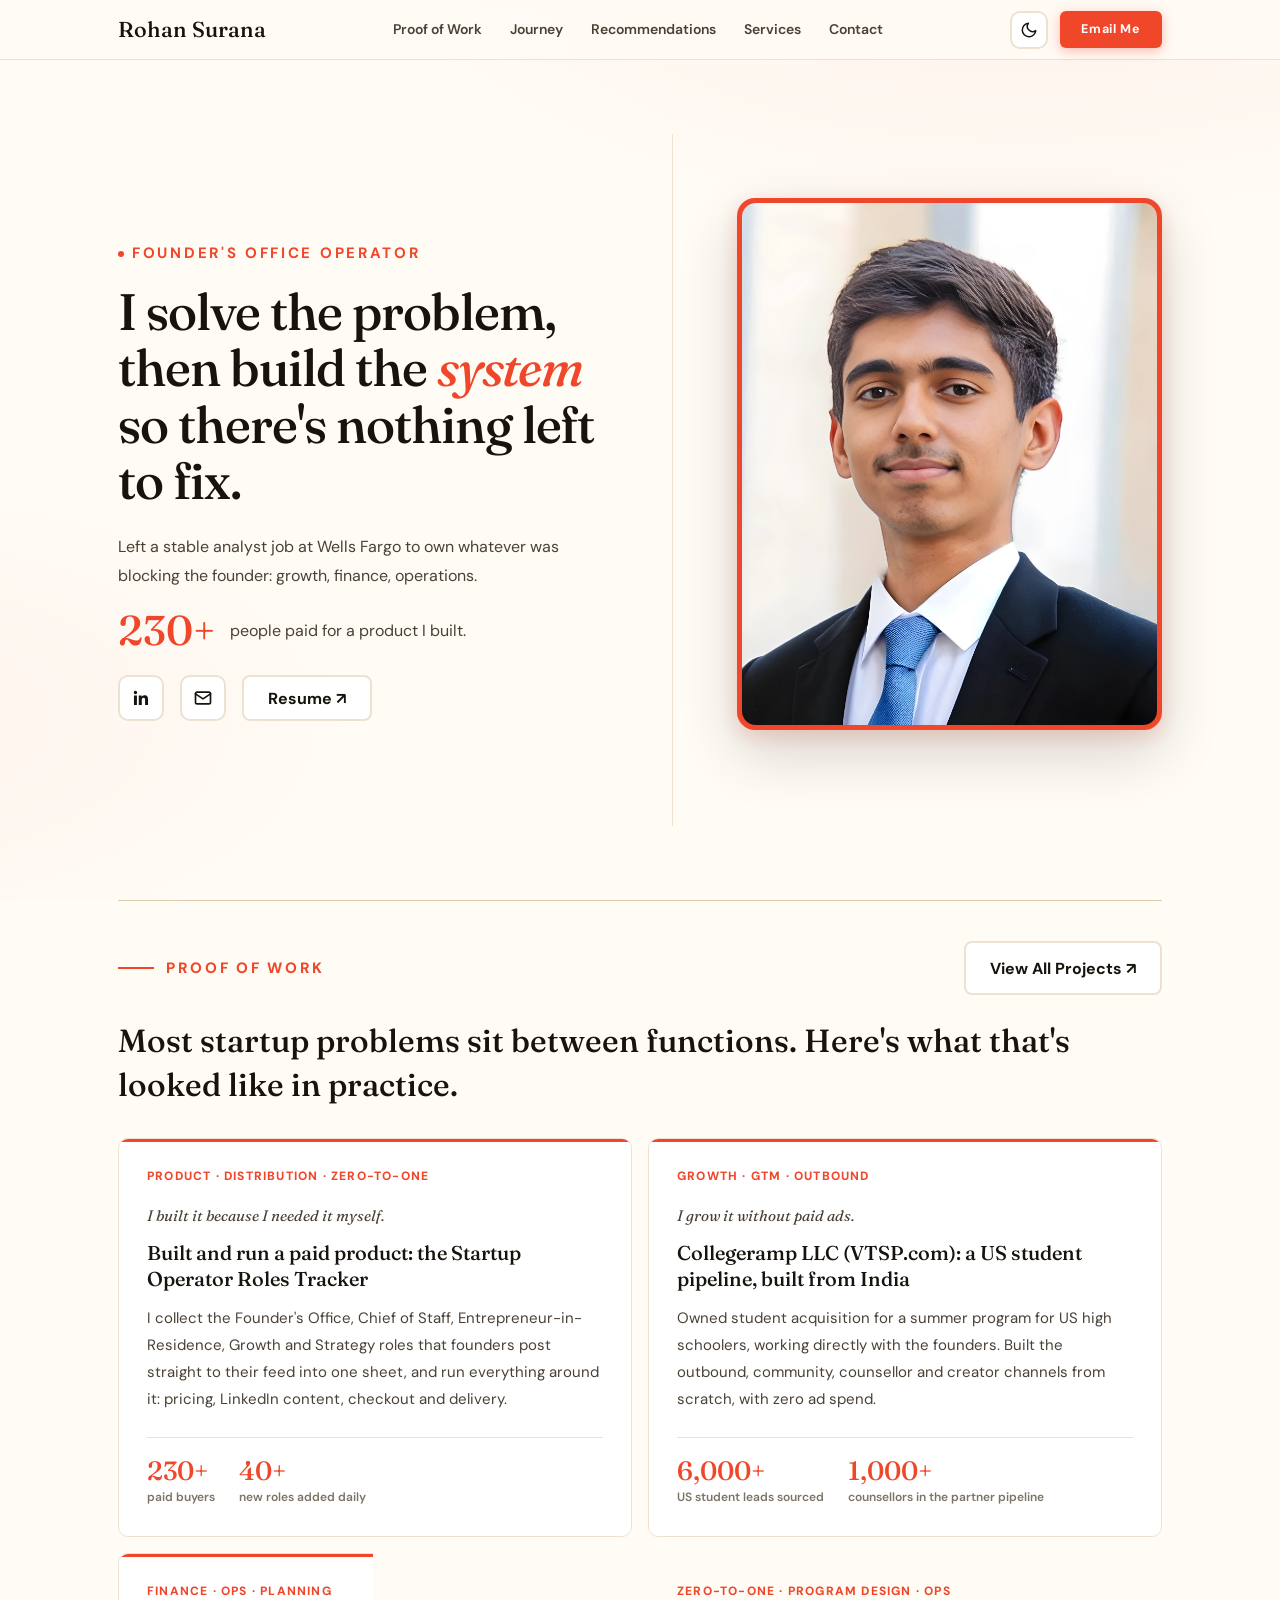
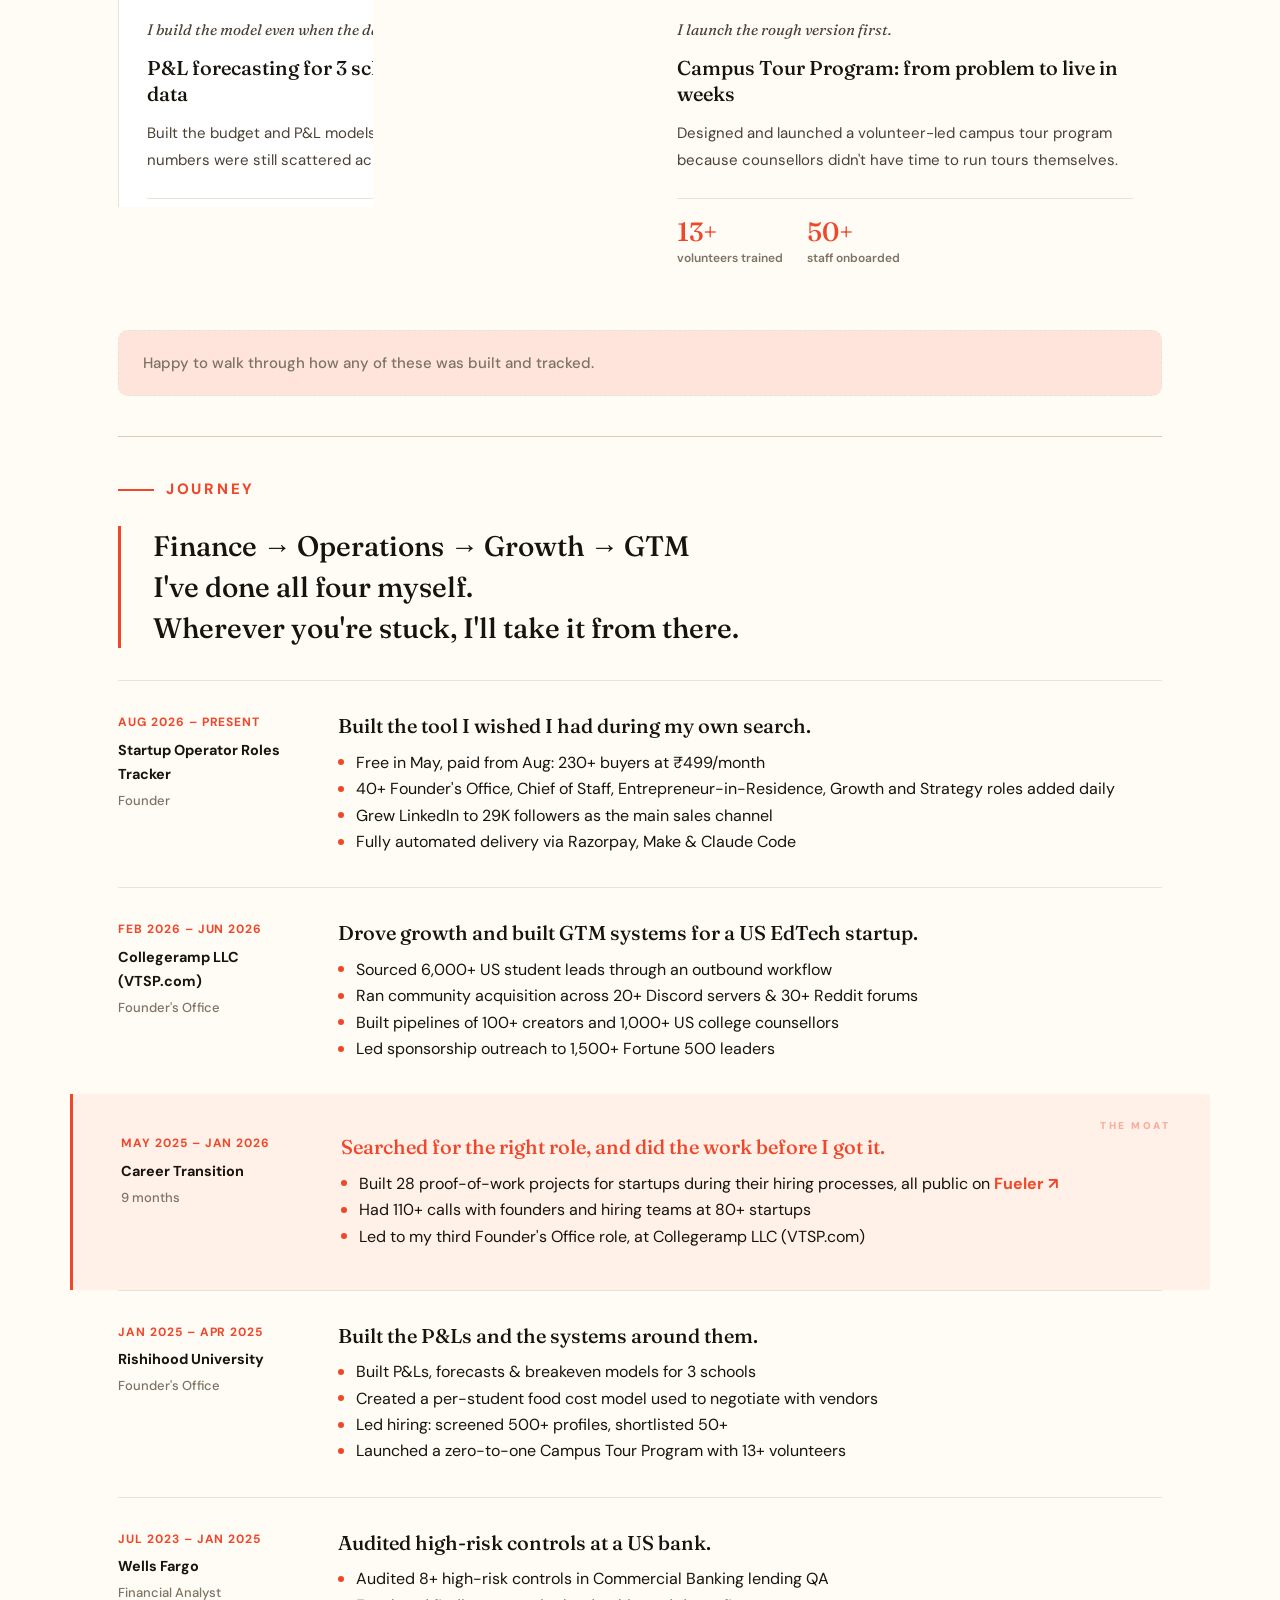
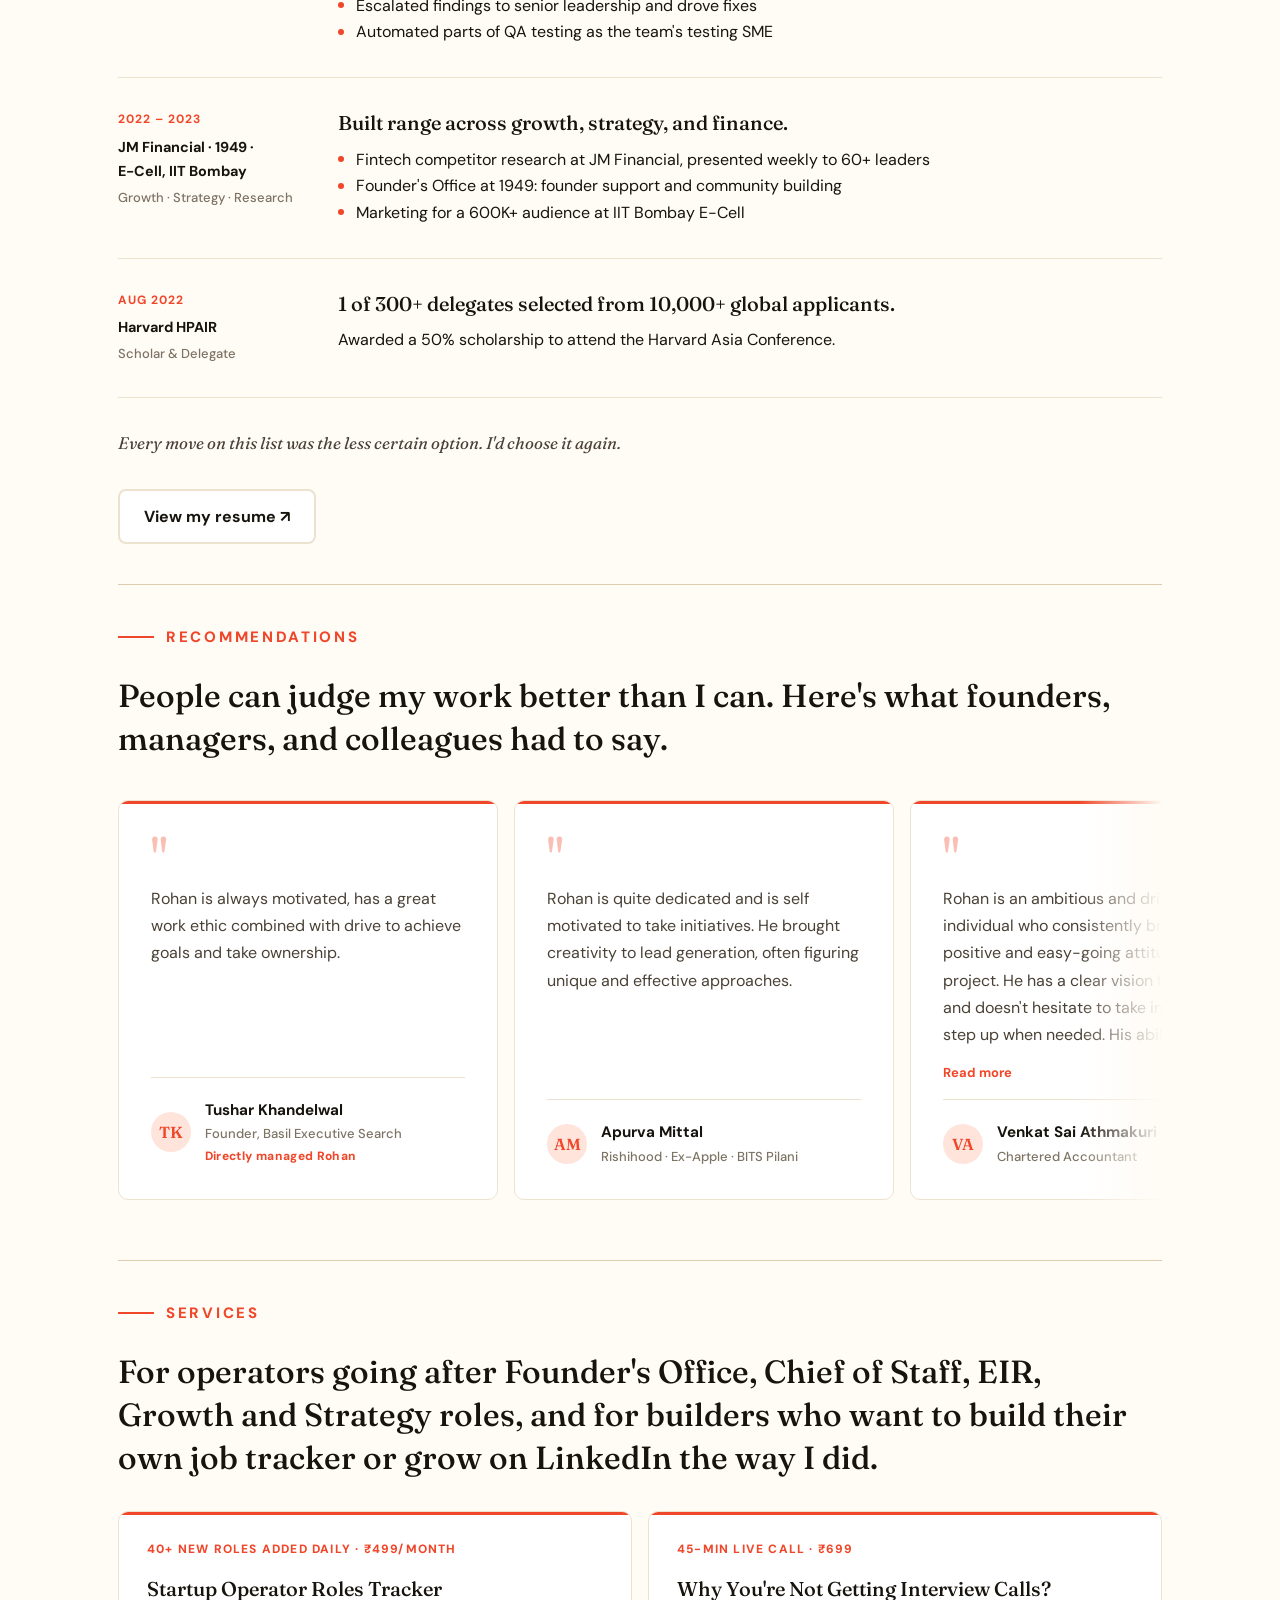
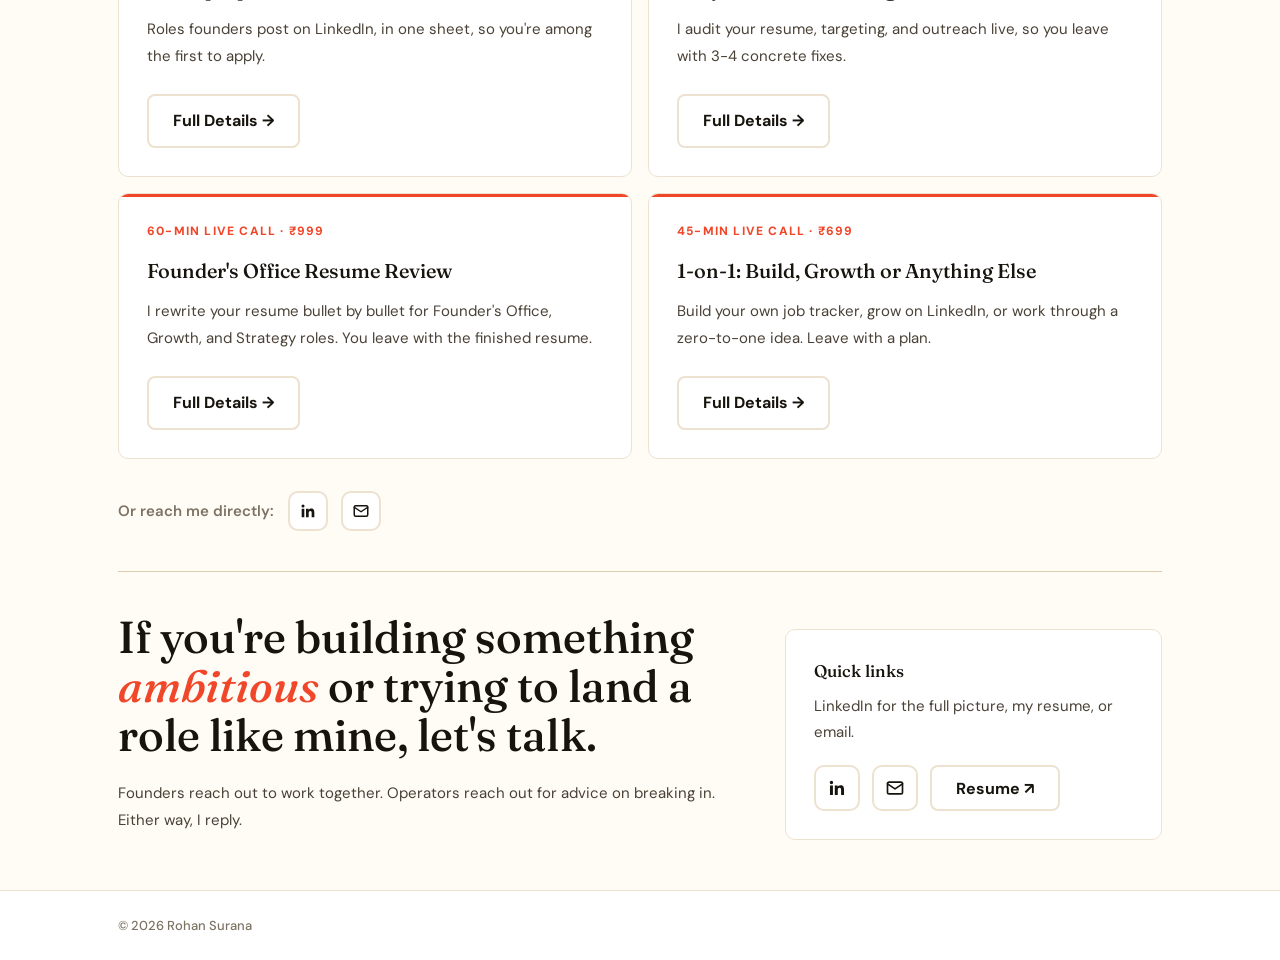
==== index.html @ 2802507b "Analytics click events, per-page share images, structured data, dark buttons - GA: book_call_click (" ====
<!DOCTYPE html>

<html lang="en">
<head>
<script>(function(){try{var t=localStorage.getItem('theme');if(!t){t=window.matchMedia('(prefers-color-scheme: dark)').matches?'dark':'light';}document.documentElement.setAttribute('data-theme',t);}catch(e){}})();</script>
<meta charset="utf-8"/>
<meta content="width=device-width, initial-scale=1.0" name="viewport"/>
<meta content="Ex-Wells Fargo analyst turned Founder's Office operator. I solve the problem, then build the system so there's nothing left to fix." name="description"/>
<title>Rohan Surana | Founder's Office Operator</title>
<link href="https://rohansurana.com" rel="canonical"/>
<link href="favicon.png" rel="icon" type="image/png"/>
<link href="apple-touch-icon.png" rel="apple-touch-icon"/>
<!-- Open Graph -->
<meta content="Rohan Surana" property="og:title"/>
<meta content="Ex-Wells Fargo analyst turned Founder's Office operator. I solve the problem, then build the system so there's nothing left to fix." property="og:description"/>
<meta content="website" property="og:type"/>
<meta content="https://rohansurana.com" property="og:url"/>
<meta content="https://rohansurana.com/preview.png" property="og:image"/>
<meta content="1200" property="og:image:width"/>
<meta content="630" property="og:image:height"/>
<!-- Twitter -->
<meta content="summary_large_image" name="twitter:card"/>
<meta content="Rohan Surana" name="twitter:title"/>
<meta content="Ex-Wells Fargo analyst turned Founder's Office operator. I solve the problem, then build the system so there's nothing left to fix." name="twitter:description"/>
<meta content="https://rohansurana.com/preview.png" name="twitter:image"/>
<script type="application/ld+json">
{
  "@context": "https://schema.org",
  "@type": "Person",
  "name": "Rohan Surana",
  "url": "https://rohansurana.com",
  "sameAs": [
    "https://www.linkedin.com/in/rohan-surana"
  ],
  "description": "Founder's office, growth and GTM. Startup operator roles tracker.",
  "jobTitle": "Founder's Office Operator",
  "knowsAbout": [
    "Founder's Office",
    "Chief of Staff",
    "Growth",
    "GTM Strategy",
    "Finance",
    "Business Operations",
    "Startup Generalist"
  ]
}
</script>
<link href="https://fonts.googleapis.com" rel="preconnect"/>
<link crossorigin="" href="https://fonts.gstatic.com" rel="preconnect"/>
<link href="https://fonts.googleapis.com/css2?family=DM+Sans:wght@400;500;600;700;800&amp;family=Fraunces:opsz,wght,SOFT@9..144,400..700,35&amp;display=swap" rel="stylesheet"/>
<link href="style.css" rel="stylesheet"/>
<script async src="https://www.googletagmanager.com/gtag/js?id=G-7K3B4VB7D1"></script>
<script>
window.dataLayer = window.dataLayer || [];
function gtag(){dataLayer.push(arguments);}
gtag('js', new Date());
gtag('config', 'G-7K3B4VB7D1');
document.addEventListener('click', function(e){
  if (e.target.closest && e.target.closest('.PaymentButton')) {
    gtag('event', 'begin_checkout', {currency: 'INR', value: 499, items: [{item_name: 'Startup Operator Roles Tracker'}]});
  }
  var book = e.target.closest && e.target.closest('a[href*="neetocal.com"]');
  if (book) {
    gtag('event', 'book_call_click', {call_name: book.href.split('/').pop(), link_position: book.closest('.buy-bar') ? 'sticky_bar' : (book.closest('.detail-foot') ? 'bottom' : 'top'), page_path: location.pathname});
  }
  var svc = e.target.closest && e.target.closest('a[href^="/services/"]');
  if (svc) {
    gtag('event', 'service_click', {service: svc.getAttribute('href').split('/').pop(), page_path: location.pathname});
  }
});
</script>
<meta name="google-site-verification" content="rSZuUws3MXjEv1-rx-bdvgYhT3SgqZwdcEEhuDSw7Ss" />
</head>
<body>
<nav>
<div class="nav-left">
<a class="nav-name" href="#about">Rohan Surana</a>
</div>
<ul class="nav-links"><li><a href="#work">Proof of Work</a></li><li><a href="#journey">Journey</a></li><li><a href="#recommendations">Recommendations</a></li><li><a href="#services">Services</a></li><li><a href="#contact">Contact</a></li></ul>
<div class="nav-right"><button aria-label="Toggle dark mode" class="theme-toggle" id="themeToggle" title="Toggle dark mode"><svg class="icon-sun" fill="none" height="18" stroke="currentColor" stroke-linecap="round" stroke-linejoin="round" stroke-width="2" viewBox="0 0 24 24" width="18"><circle cx="12" cy="12" r="4"></circle><path d="M12 2v2M12 20v2M4.93 4.93l1.41 1.41M17.66 17.66l1.41 1.41M2 12h2M20 12h2M6.34 17.66l-1.41 1.41M19.07 4.93l-1.41 1.41"></path></svg><svg class="icon-moon" fill="none" height="18" stroke="currentColor" stroke-linecap="round" stroke-linejoin="round" stroke-width="2" viewBox="0 0 24 24" width="18"><path d="M21 12.79A9 9 0 1 1 11.21 3 7 7 0 0 0 21 12.79z"></path></svg></button><a class="nav-cta" href="mailto:rohansurana45@gmail.com">Email Me</a><button aria-label="Open menu" class="hamburger" id="hamburger">☰</button></div>
</nav><div class="mobile-menu" id="mobileMenu"><a href="#work">Proof of Work</a><a href="#journey">Journey</a><a href="#recommendations">Recommendations</a><a href="#services">Services</a><a href="#contact">Contact</a></div>
<section class="hero" id="about">
<div class="hero-left-top">
<p class="hero-tag">Founder's Office operator</p>
<h1 class="hero-h1">
      I solve the problem, then build the <em>system</em> so there's nothing left to fix.
    </h1>
</div>
<div class="hero-right">
<div class="hero-photo">
<img alt="Rohan Surana" src="main.jpg" width="905" height="1024"/>
</div>
</div>
<div class="hero-left-bottom">
<p class="hero-sub">Left a stable analyst job at Wells Fargo to own whatever was blocking the founder: growth, finance, operations.</p>
<div class="hero-stat"><span class="hero-stat-num">230+</span><span class="hero-stat-label">people paid for a product <span style="white-space:nowrap">I built.</span></span></div>
<div class="hero-actions">
<a class="btn-icon" href="https://www.linkedin.com/in/rohan-surana" target="_blank" aria-label="LinkedIn" title="LinkedIn"><svg viewBox="0 0 24 24" width="20" height="20" fill="currentColor"><path d="M20.45 20.45h-3.55v-5.57c0-1.33-.03-3.04-1.85-3.04-1.86 0-2.14 1.45-2.14 2.94v5.67H9.35V9h3.41v1.56h.05c.48-.9 1.64-1.85 3.37-1.85 3.6 0 4.27 2.37 4.27 5.46v6.28zM5.34 7.43a2.06 2.06 0 1 1 0-4.12 2.06 2.06 0 0 1 0 4.12zM7.11 20.45H3.56V9h3.55v11.45z"/></svg></a>
<a class="btn-icon" href="mailto:rohansurana45@gmail.com" aria-label="Email Me Directly" title="Email Me Directly"><svg viewBox="0 0 24 24" width="20" height="20" fill="none" stroke="currentColor" stroke-width="2" stroke-linecap="round" stroke-linejoin="round"><rect height="14" rx="2" width="18" x="3" y="5"></rect><path d="M3 7l9 6 9-6"></path></svg></a>
<a class="btn-line" href="https://drive.google.com/file/d/1EE-gtExW7RpTVSKmek7lSYdTs-5mYS9D/view" target="_blank" rel="noopener">Resume ↗</a>
</div>
</div>
</section><div class="section-divider"></div><div class="section" id="work">
<div class="proof-header reveal">
<h2 class="s-label" style="margin-bottom:0;">Proof of Work</h2>
<a class="btn-line" href="https://fueler.io/rohansurana" rel="noopener noreferrer" target="_blank">View All Projects ↗</a>
</div>
<p class="solve-intro reveal">Most startup problems sit between functions. Here's what that's looked like in practice.</p>
<div class="pow-grid">
<div class="pow-card reveal">
<p class="pow-tag">Product · Distribution · <span style="white-space:nowrap">Zero-to-One</span></p>
<p class="pow-maxim">I built it because I needed it myself.</p>
<h3 class="pow-title"><a href="/services/startup-operator-roles-tracker">Built and run a paid product: the Startup Operator Roles Tracker</a></h3>
<p class="pow-body">I collect the Founder's Office, Chief of Staff, Entrepreneur-in-Residence, Growth and Strategy roles that founders post straight to their feed into one sheet, and run everything around it: pricing, LinkedIn content, checkout and delivery.</p>
<div class="pow-metrics">
<div class="pm"><span class="pm-val">230+</span><span class="pm-label">paid buyers</span></div>
<div class="pm"><span class="pm-val">40+</span><span class="pm-label">new roles added daily</span></div>
</div>
</div>
<div class="pow-card reveal">
<p class="pow-tag">Growth · GTM · Outbound</p>
<p class="pow-maxim">I grow it without paid ads.</p>
<h3 class="pow-title">Collegeramp LLC (<a href="https://www.vtsp.com" target="_blank" rel="noopener">VTSP.com</a>): a US student pipeline, built from India</h3>
<p class="pow-body">Owned student acquisition for a summer program for US high schoolers, working directly with the founders. Built the outbound, community, counsellor and creator channels from scratch, with zero ad spend.</p>
<div class="pow-metrics">
<div class="pm"><span class="pm-val">6,000+</span><span class="pm-label">US student leads sourced</span></div>
<div class="pm"><span class="pm-val">1,000+</span><span class="pm-label">counsellors in the partner pipeline</span></div>
</div>
</div>
<div class="pow-card reveal">
<p class="pow-tag">Finance · Ops · Planning</p>
<p class="pow-maxim">I build the model even when the data doesn't add up yet.</p>
<h3 class="pow-title">P&amp;L forecasting for 3 schools, with incomplete data</h3>
<p class="pow-body">Built the budget and P&amp;L models for 3 schools while the numbers were still scattered across 5+ departments.</p>
<div class="pow-metrics">
<div class="pm"><span class="pm-val">3</span><span class="pm-label">schools modelled</span></div>
<div class="pm"><span class="pm-val">5+</span><span class="pm-label">departments consolidated</span></div>
</div>
</div>
<div class="pow-card reveal">
<p class="pow-tag"><span style="white-space:nowrap">Zero-to-One</span> · Program Design · Ops</p>
<p class="pow-maxim">I launch the rough version first.</p>
<h3 class="pow-title">Campus Tour Program: from problem to live in weeks</h3>
<p class="pow-body">Designed and launched a volunteer-led campus tour program because counsellors didn't have time to run tours themselves.</p>
<div class="pow-metrics">
<div class="pm"><span class="pm-val">13+</span><span class="pm-label">volunteers trained</span></div>
<div class="pm"><span class="pm-val">50+</span><span class="pm-label">staff onboarded</span></div>
</div>
</div>
</div>
<p class="pow-note reveal">Happy to walk through how any of these was built and tracked.</p>
</div><div class="section-divider"></div><div class="section" id="journey">
<h2 class="s-label reveal">Journey</h2>
<blockquote class="journey-pull reveal">
<p>
Finance <span style="white-space:nowrap">→ Operations</span> <span style="white-space:nowrap">→ Growth</span> <span style="white-space:nowrap">→ GTM</span>
</p>
<p>
I've done all four myself.
</p>
<p>
Wherever you're stuck, I'll take it from there.
</p>
</blockquote>
<div class="tl">
<!-- 1. Startup Operator Roles Tracker -->
<div class="tl-item reveal">
<div>
<p class="tl-date">Aug 2026 – Present</p>
<p class="tl-org">Startup Operator Roles Tracker</p>
<p class="tl-role">Founder</p>
</div>
<div>
<p class="tl-heading">Built the tool I wished I had during my own search.</p>
<div class="tl-desc"><ul>
<li>Free in May, paid from Aug: 230+ buyers at ₹499/month</li>
<li>40+ Founder's Office, Chief of Staff, Entrepreneur-in-Residence, Growth and Strategy roles added daily</li>
<li>Grew LinkedIn to 29K followers as the main sales channel</li>
<li>Fully automated delivery via Razorpay, Make &amp; Claude Code</li>
</ul>
</div></div>
</div>
<!-- 2. Collegeramp LLC (VTSP.com) -->
<div class="tl-item reveal">
<div>
<p class="tl-date">Feb 2026 – Jun 2026</p>
<p class="tl-org">Collegeramp LLC (VTSP.com)</p>
<p class="tl-role">Founder's Office</p>
</div>
<div>
<p class="tl-heading">Drove growth and built GTM systems for a US EdTech startup.</p>
<div class="tl-desc"><ul>
<li>Sourced 6,000+ US student leads through an outbound workflow</li>
<li>Ran community acquisition across 20+ Discord servers &amp; 30+ Reddit forums</li>
<li>Built pipelines of 100+ creators and 1,000+ US college counsellors</li>
<li>Led sponsorship outreach to 1,500+ Fortune 500 leaders</li>
</ul>
</div></div>
</div>
<!-- 3. Career Transition -->
<div class="tl-item moat reveal">
<div>
<p class="tl-date">May 2025 – Jan 2026</p>
<p class="tl-org">Career Transition</p>
<p class="tl-role">9 months</p>
</div>
<div>
<p class="tl-heading">Searched for the right role, and did the work before I got it.</p>
<div class="tl-desc"><ul>
<li>Built 28 proof-of-work projects for startups during their hiring processes, all public on <a href="https://fueler.io/rohansurana" target="_blank" rel="noopener" style="color:var(--accent);font-weight:700;text-decoration:none">Fueler ↗</a></li>
<li>Had 110+ calls with founders and hiring teams at 80+ startups</li>
<li>Led to my third Founder's Office role, at Collegeramp LLC (VTSP.com)</li>
</ul>
</div></div>
</div>
<!-- 4. Rishihood -->
<div class="tl-item reveal">
<div>
<p class="tl-date">Jan 2025 – Apr 2025</p>
<p class="tl-org">Rishihood University</p>
<p class="tl-role">Founder's Office</p>
</div>
<div>
<p class="tl-heading">Built the P&amp;Ls and the systems around them.</p>
<div class="tl-desc"><ul>
<li>Built P&amp;Ls, forecasts &amp; breakeven models for 3 schools</li>
<li>Created a per-student food cost model used to negotiate with vendors</li>
<li>Led hiring: screened 500+ profiles, shortlisted 50+</li>
<li>Launched a zero-to-one Campus Tour Program with 13+ volunteers</li>
</ul>
</div></div>
</div>
<!-- 5. Wells Fargo -->
<div class="tl-item reveal">
<div>
<p class="tl-date">Jul 2023 – Jan 2025</p>
<p class="tl-org">Wells Fargo</p>
<p class="tl-role">Financial Analyst</p>
</div>
<div>
<p class="tl-heading">Audited high-risk controls at a US bank.</p>
<div class="tl-desc"><ul>
<li>Audited 8+ high-risk controls in Commercial Banking lending QA</li>
<li>Escalated findings to senior leadership and drove fixes</li>
<li>Automated parts of QA testing as the team's testing SME</li>
</ul>
</div></div>
</div>
<!-- 6. JM Financial / 1949 / E-Cell, IIT Bombay -->
<div class="tl-item reveal">
<div>
<p class="tl-date">2022 – 2023</p>
<p class="tl-org">JM Financial · 1949 · <span style="white-space:nowrap">E-Cell</span>, IIT Bombay</p>
<p class="tl-role">Growth · Strategy · Research</p>
</div>
<div>
<p class="tl-heading">Built range across growth, strategy, and finance.</p>
<div class="tl-desc"><ul>
<li>Fintech competitor research at JM Financial, presented weekly to 60+ leaders</li>
<li>Founder's Office at 1949: founder support and community building</li>
<li>Marketing for a 600K+ audience at IIT Bombay E-Cell</li>
</ul>
</div></div>
</div>
<!-- 7. Harvard HPAIR -->
<div class="tl-item reveal">
<div>
<p class="tl-date">Aug 2022</p>
<p class="tl-org">Harvard HPAIR</p>
<p class="tl-role">Scholar &amp; Delegate</p>
</div>
<div>
<p class="tl-heading">1 of 300+ delegates selected from 10,000+ global applicants.</p>
<div class="tl-desc"><p>
Awarded a 50% scholarship to attend the Harvard Asia Conference.
</p>
</div></div>
</div>
</div>
<p class="journey-close reveal">Every move on this list was the less certain option. I'd choose it again.</p>
<div class="reveal" style="margin-top:var(--space-block);"><a class="btn-line" href="https://drive.google.com/file/d/1EE-gtExW7RpTVSKmek7lSYdTs-5mYS9D/view" target="_blank" rel="noopener">View my resume ↗</a></div>
</div><div class="section-divider"></div><section class="section" id="recommendations">
<h2 class="s-label reveal">Recommendations</h2>
<p class="solve-intro reveal">People can judge my work better than I can. Here's what founders, managers, and colleagues had to say.</p>
<div class="testi-panel reveal">
<div class="testi-marquee">
<div class="testi-track">
<div class="testi-card"><p class="testi-quote-mark">"</p><p class="testi-text">Rohan is always motivated, has a great work ethic combined with drive to achieve goals and take ownership.</p><button class="testi-more" type="button" hidden aria-expanded="false">Read more</button><div class="testi-foot"><div class="testi-avatar">TK</div><div><p class="testi-name">Tushar Khandelwal</p><p class="testi-role">Founder, Basil Executive Search</p><p class="testi-managed">Directly managed Rohan</p></div></div></div>
<div class="testi-card"><p class="testi-quote-mark">"</p><p class="testi-text">Rohan is quite dedicated and is self motivated to take initiatives. He brought creativity to lead generation, often figuring unique and effective approaches.</p><button class="testi-more" type="button" hidden aria-expanded="false">Read more</button><div class="testi-foot"><div class="testi-avatar">AM</div><div><p class="testi-name">Apurva Mittal</p><p class="testi-role">Rishihood · Ex-Apple · BITS Pilani</p></div></div></div>
<div class="testi-card"><p class="testi-quote-mark">"</p><p class="testi-text">Rohan is an ambitious and driven individual who consistently brings a positive and easy-going attitude to every project. He has a clear vision for growth and doesn't hesitate to take initiative or step up when needed. His ability to stay calm under pressure and collaborate effectively makes him a valuable team player. I'm confident he'll continue to achieve great things in his career.</p><button class="testi-more" type="button" hidden aria-expanded="false">Read more</button><div class="testi-foot"><div class="testi-avatar">VA</div><div><p class="testi-name">Venkat Sai Athmakuri</p><p class="testi-role">Chartered Accountant</p></div></div></div>
<div class="testi-card"><p class="testi-quote-mark">"</p><p class="testi-text">Worked with Rohan on multiple student experience initiatives, and he was always proactive, reliable, and full of energy. He made sure everything ran smoothly and students felt truly welcomed. A dependable teammate who gets things done!</p><button class="testi-more" type="button" hidden aria-expanded="false">Read more</button><div class="testi-foot"><div class="testi-avatar">NS</div><div><p class="testi-name">Nishi Sharma</p><p class="testi-role">Deputy Manager, Rishihood</p></div></div></div>
<div class="testi-card"><p class="testi-quote-mark">"</p><p class="testi-text">Rohan Surana is a proactive problem-solver, his conviction is extraordinary towards his career and due to which he delivers with confidence and efficiency.</p><button class="testi-more" type="button" hidden aria-expanded="false">Read more</button><div class="testi-foot"><div class="testi-avatar">NA</div><div><p class="testi-name">Nikhil Arya</p><p class="testi-role">Faculty, Rishihood University</p></div></div></div>
<div class="testi-card"><p class="testi-quote-mark">"</p><p class="testi-text">Rohan is a young &amp; motivated boy, with good work-ethic who always wants to do more.</p><button class="testi-more" type="button" hidden aria-expanded="false">Read more</button><div class="testi-foot"><div class="testi-avatar">SA</div><div><p class="testi-name">Sonakshi Agarwal</p><p class="testi-role">Chartered Accountant, Private Equity</p><p class="testi-managed">Directly managed Rohan</p></div></div></div>
<div class="testi-card"><p class="testi-quote-mark">"</p><p class="testi-text">I had the pleasure of working with Rohan at Wells Fargo. He brings progressive ideas and a strategic mindset to every project, consistently driving results. His dedication, problem-solving skills, and collaborative approach make him a valuable asset to any team. I'm confident and I do believe that he will excel in any role he takes on next.</p><button class="testi-more" type="button" hidden aria-expanded="false">Read more</button><div class="testi-foot"><div class="testi-avatar">SG</div><div><p class="testi-name">Sai Vardhan Gajula</p><p class="testi-role">Quality Assurance, Wells Fargo</p></div></div></div>
<div class="testi-card"><p class="testi-quote-mark">"</p><p class="testi-text">I had the pleasure of working with Rohan at Wells Fargo, and I can confidently say he is a dedicated and skilled professional. He was always patient, knowledgeable, and willing to assist his team members through every step. His attention to detail, problem-solving ability, and teamwork have been invaluable in our projects. Rohan consistently delivers high-quality work and is always ready to go the extra mile to ensure success. His mentorship, professionalism, positive attitude, and collaborative spirit make him a great asset to any team. I highly recommend Rohan for any future endeavors!</p><button class="testi-more" type="button" hidden aria-expanded="false">Read more</button><div class="testi-foot"><div class="testi-avatar">NH</div><div><p class="testi-name">Naser Hussain M.</p><p class="testi-role">Audit &amp; Advisory, Wells Fargo</p></div></div></div>
<div class="testi-card"><p class="testi-quote-mark">"</p><p class="testi-text">Rohan is a diligent and curious young individual. I had the opportunity to work with him briefly and commend his dedication and initiative in completing assigned tasks.</p><button class="testi-more" type="button" hidden aria-expanded="false">Read more</button><div class="testi-foot"><div class="testi-avatar">KM</div><div><p class="testi-name">Kshitij Maheshwari</p><p class="testi-role">CA, Partner at MS&amp;Co · Ex-KPMG</p></div></div></div>
<div class="testi-card"><p class="testi-quote-mark">"</p><p class="testi-text">Hey Rohan, It was great working with you at Wells Fargo, our journey had learnings together, ideas shared and plans executed on the way. Although it was not for very long. But, ample amount of time to know that you are one of the kind to make a name for yourself in life. Professionally, you are dedicated, ambitious &amp; visionary. All the best, hoping to work with you again in the future.</p><button class="testi-more" type="button" hidden aria-expanded="false">Read more</button><div class="testi-foot"><div class="testi-avatar">SA</div><div><p class="testi-name">Syed Awais Ahmed</p><p class="testi-role">Business Execution, Wells Fargo</p></div></div></div>
<div class="testi-card"><p class="testi-quote-mark">"</p><p class="testi-text">I really enjoyed working with you. You demonstrated exceptional kindness and empathy towards others. You were super reliable and respectful of others and their time, always showed up on time and ready to go! You made every interaction a joy and you were a total curiosity-seeker kinda person. Possessed extensive knowledge on various subjects, I've gained so much valuable knowledge from you. I have so much admiration and respect for you. Thanks man. Let's stay in touch and explore future opportunities!</p><button class="testi-more" type="button" hidden aria-expanded="false">Read more</button><div class="testi-foot"><div class="testi-avatar">AC</div><div><p class="testi-name">Anusha Chavan</p><p class="testi-role">Internal Audit, Ex-Wells Fargo</p></div></div></div>
<div class="testi-card"><p class="testi-quote-mark">"</p><p class="testi-text">I am pleased to recommend my colleague and good friend, Rohan Surana. Having worked closely with him, I have seen firsthand his dedication, professionalism, and strong work ethic. Rohan is highly skilled in his field, always delivering high-quality work with efficiency and attention to detail. Beyond his professional abilities, Rohan is also a great team player, always willing to help and support his colleagues. His positive attitude and problem-solving mindset make him a valuable asset to any team. I strongly recommend Rohan for any opportunity that comes his way. I am confident that he will continue to excel and contribute significantly wherever he goes.</p><button class="testi-more" type="button" hidden aria-expanded="false">Read more</button><div class="testi-foot"><div class="testi-avatar">GG</div><div><p class="testi-name">Gautam Gouda</p><p class="testi-role">FinCrime, KPMG</p></div></div></div>
<div class="testi-card"><p class="testi-quote-mark">"</p><p class="testi-text">Throughout our time together, Rohan demonstrated exceptional attention to detail, strong analytical skills, and a deep commitment to maintaining the highest quality standards. His proactive approach and positive attitude made him a valuable asset to our team. I highly recommend Rohan for any role requiring a dedicated, detail-oriented, and dependable professional.</p><button class="testi-more" type="button" hidden aria-expanded="false">Read more</button><div class="testi-foot"><div class="testi-avatar">MD</div><div><p class="testi-name">Monika Dadhich</p><p class="testi-role">Banking Analyst</p></div></div></div>
<div class="testi-card"><p class="testi-quote-mark">"</p><p class="testi-text">I worked with Rohan as a financial analyst in Wells Fargo, for 3-5 months and even though it was a short time, I found him to be a very reliable person, he made it very comfortable for me to approach him when it came to clarifying doubts regarding work. We also used to discuss topics of common interests, like investments, stocks, books and movies. He is a composed guy and knows what he wants and what has to be done with zero complaints towards anyone or anything. He is a kind, reliable and sorted guy. It was a pleasure working with him and learning quite a few things from him in that short period. Looking forward to cross paths in the future again!!</p><button class="testi-more" type="button" hidden aria-expanded="false">Read more</button><div class="testi-foot"><div class="testi-avatar">MG</div><div><p class="testi-name">Madhusmitha Gudimetla</p><p class="testi-role">Financial Analyst, Wells Fargo</p></div></div></div>
<div class="testi-card"><p class="testi-quote-mark">"</p><p class="testi-text">I have worked with Rohan as a part of the same team at Wells Fargo and working with him has been a great experience. He consistently demonstrated a strong work ethic and professionalism. What stands out the most is his humble nature and support for the team. Rohan always encouraged others and contributed to a positive work environment. He has been really helpful and it was a great learning experience working alongside him.</p><button class="testi-more" type="button" hidden aria-expanded="false">Read more</button><div class="testi-foot"><div class="testi-avatar">TP</div><div><p class="testi-name">Tejaswini P</p><p class="testi-role">Quality Assurance, Wells Fargo</p></div></div></div>
</div>
</div>
</div>
</section><div class="section-divider"></div><div class="section" id="services">
<h2 class="s-label reveal">Services</h2>
<p class="solve-intro reveal">For operators going after Founder's Office, Chief of Staff, EIR, Growth and Strategy roles, and for builders who want to build their own job tracker or grow on LinkedIn the way I did.</p>
<div class="pow-grid">
<div class="pow-card reveal svc-primary">
<p class="pow-tag">40+ new roles added daily &middot; ₹499/month</p>
<h3 class="pow-title"><a href="/services/startup-operator-roles-tracker">Startup Operator Roles Tracker</a></h3>
<p class="pow-body">Roles founders post on LinkedIn, in one sheet, so you're among the first to apply.</p>
<div class="svc-actions">
<a class="btn-line" href="/services/startup-operator-roles-tracker">Full Details →</a>
</div>
</div>
<div class="pow-card reveal">
<p class="pow-tag">45-min live call &middot; ₹699</p>
<h3 class="pow-title"><a href="/services/why-you-are-not-getting-interview-calls">Why You're Not Getting Interview Calls?</a></h3>
<p class="pow-body">I audit your resume, targeting, and outreach live, so you leave with 3-4 concrete fixes.</p>
<div class="svc-actions">
<a class="btn-line" href="/services/why-you-are-not-getting-interview-calls">Full Details →</a>
</div>
</div>
<div class="pow-card reveal">
<p class="pow-tag">60-min live call &middot; ₹999</p>
<h3 class="pow-title"><a href="/services/founders-office-resume-review">Founder's Office Resume Review</a></h3>
<p class="pow-body">I rewrite your resume bullet by bullet for Founder's Office, Growth, and Strategy roles. You leave with the finished resume.</p>
<div class="svc-actions">
<a class="btn-line" href="/services/founders-office-resume-review">Full Details →</a>
</div>
</div>
<div class="pow-card reveal">
<p class="pow-tag">45-min live call &middot; ₹699</p>
<h3 class="pow-title"><a href="/services/build-growth-anything-else">1-on-1: Build, Growth or Anything Else</a></h3>
<p class="pow-body">Build your own job tracker, grow on LinkedIn, or work through a zero-to-one idea. Leave with a plan.</p>
<div class="svc-actions">
<a class="btn-line" href="/services/build-growth-anything-else">Full Details →</a>
</div>
</div>
</div>
<div class="svc-direct reveal">
<span class="svc-direct-label">Or reach me directly:</span>
<a class="btn-icon" href="https://www.linkedin.com/in/rohan-surana" target="_blank" aria-label="LinkedIn" title="LinkedIn"><svg viewBox="0 0 24 24" width="18" height="18" fill="currentColor"><path d="M20.45 20.45h-3.55v-5.57c0-1.33-.03-3.04-1.85-3.04-1.86 0-2.14 1.45-2.14 2.94v5.67H9.35V9h3.41v1.56h.05c.48-.9 1.64-1.85 3.37-1.85 3.6 0 4.27 2.37 4.27 5.46v6.28zM5.34 7.43a2.06 2.06 0 1 1 0-4.12 2.06 2.06 0 0 1 0 4.12zM7.11 20.45H3.56V9h3.55v11.45z"/></svg></a>
<a class="btn-icon" href="mailto:rohansurana45@gmail.com" aria-label="Email" title="Email"><svg viewBox="0 0 24 24" width="18" height="18" fill="none" stroke="currentColor" stroke-width="2" stroke-linecap="round" stroke-linejoin="round"><rect height="14" rx="2" width="18" x="3" y="5"></rect><path d="M3 7l9 6 9-6"></path></svg></a>
</div>
</div><div class="section-divider"></div><div class="contact-wrap" id="contact">
<div>
<h2 class="contact-h reveal">If you're building something <em>ambitious</em> or trying to land a role like mine, let's talk.</h2>
<p class="contact-sub reveal">Founders reach out to work together. Operators reach out for advice on breaking in. Either way, I reply.</p>
</div>
<div class="contact-right reveal">
<div class="contact-card">
<p class="contact-card-label">Quick links</p>
<p class="contact-card-sub">LinkedIn for the full picture, my resume, or email.</p>
<div class="contact-card-links">
<a class="btn-icon" href="https://www.linkedin.com/in/rohan-surana" target="_blank" aria-label="LinkedIn" title="LinkedIn"><svg viewBox="0 0 24 24" width="20" height="20" fill="currentColor"><path d="M20.45 20.45h-3.55v-5.57c0-1.33-.03-3.04-1.85-3.04-1.86 0-2.14 1.45-2.14 2.94v5.67H9.35V9h3.41v1.56h.05c.48-.9 1.64-1.85 3.37-1.85 3.6 0 4.27 2.37 4.27 5.46v6.28zM5.34 7.43a2.06 2.06 0 1 1 0-4.12 2.06 2.06 0 0 1 0 4.12zM7.11 20.45H3.56V9h3.55v11.45z"/></svg></a>
<a class="btn-icon" href="mailto:rohansurana45@gmail.com" aria-label="Email Me Directly" title="Email Me Directly"><svg viewBox="0 0 24 24" width="20" height="20" fill="none" stroke="currentColor" stroke-width="2" stroke-linecap="round" stroke-linejoin="round"><rect height="14" rx="2" width="18" x="3" y="5"></rect><path d="M3 7l9 6 9-6"></path></svg></a>
<a class="btn-line" href="https://drive.google.com/file/d/1EE-gtExW7RpTVSKmek7lSYdTs-5mYS9D/view" target="_blank" rel="noopener">Resume ↗</a>
</div>
</div>
</div>
</div>
<footer><p>© 2026 Rohan Surana</p></footer>
<script>
const io = new IntersectionObserver(entries => {
  entries.forEach(e => { if (e.isIntersecting) e.target.classList.add('visible'); });
}, { threshold: 0.1, rootMargin: '0px 0px -30px 0px' });
document.querySelectorAll('.reveal').forEach(el => io.observe(el));
</script>
<script>
const hamburger=document.getElementById('hamburger');
const mobileMenu=document.getElementById('mobileMenu');
if(hamburger&&mobileMenu){
hamburger.onclick=()=>{mobileMenu.classList.toggle('active');hamburger.textContent=mobileMenu.classList.contains('active')?'✕':'☰';hamburger.setAttribute('aria-label',mobileMenu.classList.contains('active')?'Close menu':'Open menu');};
document.querySelectorAll('.mobile-menu a').forEach(a=>a.onclick=()=>{mobileMenu.classList.remove('active');hamburger.textContent='☰';hamburger.setAttribute('aria-label','Open menu');});
}
const themeToggle=document.getElementById('themeToggle');
if(themeToggle){
themeToggle.onclick=()=>{
  const cur=document.documentElement.getAttribute('data-theme')||'light';
  const next=cur==='dark'?'light':'dark';
  document.documentElement.setAttribute('data-theme',next);
  try{localStorage.setItem('theme',next);}catch(e){}
};
}
document.querySelectorAll('.testi-card').forEach(card => {
  const text = card.querySelector('.testi-text');
  const btn = card.querySelector('.testi-more');
  if (!text || !btn) return;
  if (text.scrollHeight > text.clientHeight + 1) {
    btn.hidden = false;
    btn.onclick = () => {
      const expanded = card.classList.toggle('expanded');
      text.classList.toggle('expanded', expanded);
      btn.textContent = expanded ? 'Show less' : 'Read more';
      btn.setAttribute('aria-expanded', expanded);
    };
  }
});
</script>
</body></html>
---- style.css ----
*, *::before, *::after { box-sizing: border-box; margin: 0; padding: 0; }

:root {
  /* Background system - bright warm ivory (light mode) */
  --bg: #FFFBF5;
  --bg-rgb: 255, 251, 245;
  --bg2: #F9F1E6;
  --bg3: #F2E8D8;
  --card-bg: #FFFFFF;

  /* Text - warm high-contrast */
  --ink: #17130D;
  --ink2: #4A4136;
  --ink3: #7D7364;

  /* Single bold accent - vivid coral-red */
  --accent: #F0472A;
  --accent-rgb: 240, 71, 42;
  --accent2: #F0472A;
  --accent-light: #FFE4DB;
  --accent-glow: rgba(240, 71, 42, 0.14);

  /* Kept as aliases so nothing else in the sheet needs touching */
  --gold: #F0472A;
  --gold-light: #FFE4DB;
  --coral: #F0472A;
  --coral-light: #FFE4DB;

  /* Border */
  --border: #EDE1D0;
  --rule: #DECBB0;

  --serif: 'Fraunces', Georgia, serif;
  --sans: 'DM Sans', system-ui, sans-serif;

  /* Layout: one content container for every page. --edge is the side padding
     that lines full-width bands (nav, hero, dividers, footer) up with it. */
  --container-max: 1140px;
  --gutter: 48px;
  --edge: max(var(--gutter), calc((100% - var(--container-max)) / 2 + var(--gutter)));
}
/* one spacing system for every page: between sections, between blocks inside a section, between cards */
:root { --space-section: 2.5rem; --space-block: 2rem; --space-card: 1rem; }
@media (max-width: 860px) { :root { --gutter: 24px; --space-section: 2rem; --space-block: 1.5rem; } }

:root[data-theme="dark"] {
  --bg: #17120D;
  --bg-rgb: 23, 18, 13;
  --bg2: #1E1811;
  --bg3: #251E15;
  --card-bg: #1C1712;

  --ink: #FBF3EA;
  --ink2: #D4C7B8;
  --ink3: #9C8E7C;

  --accent: #FF6B4D;
  --accent-rgb: 255, 107, 77;
  --accent2: #FF6B4D;
  --accent-light: #3D2018;
  --accent-glow: rgba(255, 107, 77, 0.18);

  --gold: #FF6B4D;
  --gold-light: #3D2018;
  --coral: #FF6B4D;
  --coral-light: #3D2018;

  --border: #332920;
  --rule: #4A3D31;
}

html { scroll-behavior: smooth; scroll-padding-top: 60px; }

body {
  background: var(--bg);
  color: var(--ink);
  font-family: var(--sans);
  font-size: 16px;
  line-height: 1.65;
  overflow-x: hidden;
  transition: background-color 0.3s ease, color 0.3s ease;
  /* Subtle single-hue texture */
  background-image:
    radial-gradient(ellipse 90% 60% at 80% -10%, rgba(var(--accent-rgb), 0.06) 0%, transparent 60%),
    radial-gradient(ellipse 70% 50% at -10% 80%, rgba(var(--accent-rgb), 0.04) 0%, transparent 55%);
  background-attachment: fixed;
}

::selection { background: var(--accent-light); color: var(--ink); }

/* NAV */
nav {
  position: fixed; top: 0; left: 0; right: 0; z-index: 100;
  display: flex; justify-content: space-between; align-items: center;
  padding: 0 var(--edge); height: 60px;
  background: rgba(var(--bg-rgb), 0.85);
  transition: background-color 0.3s ease, border-color 0.3s ease;
  border-bottom: 1px solid var(--border);
  backdrop-filter: blur(14px);
}
.nav-left { display: flex; align-items: center; gap: 1rem; }
.nav-name { font-family: var(--serif); font-size: 1.35rem; font-weight: 500; color: var(--ink); text-decoration: none; }
.nav-links { display: flex; gap: 1.75rem; list-style: none; }
.nav-links a { font-size: 0.875rem; font-weight: 600; color: var(--ink2); text-decoration: none; transition: color 0.2s; white-space: nowrap; }
.nav-links a:hover { color: var(--accent); }
.nav-cta {
  font-size: 0.78rem; font-weight: 700; letter-spacing: 0.05em;
  background: var(--accent);
  color: #fff; padding: 0.5rem 1.35rem;
  text-decoration: none; border-radius: 6px;
  transition: transform 0.15s, box-shadow 0.2s;
  box-shadow: 0 3px 12px rgba(var(--accent-rgb), 0.35);
  flex-shrink: 0;
}
.nav-cta:hover { transform: translateY(-1px); box-shadow: 0 6px 18px rgba(var(--accent-rgb), 0.4); }
.theme-toggle {
  display: inline-flex; align-items: center; justify-content: center;
  width: 38px; height: 38px; border-radius: 10px; flex-shrink: 0;
  background: var(--card-bg); border: 2px solid var(--border); color: var(--ink);
  cursor: pointer; transition: all 0.2s;
}
.theme-toggle:hover { border-color: var(--accent); color: var(--accent); }
.theme-toggle .icon-sun { display: none; }
.theme-toggle .icon-moon { display: block; }
:root[data-theme="dark"] .theme-toggle .icon-sun { display: block; }
:root[data-theme="dark"] .theme-toggle .icon-moon { display: none; }
.nav-right{display:flex;align-items:center;gap:12px;}
.hamburger{display:none;width:42px;height:42px;border:none;border-radius:8px;background:var(--card-bg);font-size:24px;cursor:pointer;color:var(--ink);box-shadow:0 2px 10px rgba(0,0,0,.08);}
.mobile-menu{position:fixed;top:60px;left:0;right:0;background:rgba(var(--bg-rgb),.97);backdrop-filter:blur(16px);display:flex;flex-direction:column;padding:18px;gap:14px;border-bottom:1px solid var(--border);transform:translateY(-120%);transition:transform .3s ease, background-color .3s ease;z-index:99;}
.mobile-menu.active{transform:translateY(0);}
.mobile-menu a{text-decoration:none;color:var(--ink);font-weight:700;padding:12px 0;border-bottom:1px solid var(--border);}


/* narrow desktop windows (861-1023px): slightly smaller top bar so name, links and buttons don't touch */
@media (min-width: 861px) and (max-width: 1023px) {
  .nav-name { font-size: 1.15rem; }
  .nav-links { gap: 1.1rem; }
  .nav-links a { font-size: 0.8rem; }
}

/* HERO */
.hero {
  min-height: 100vh;
  display: grid; grid-template-columns: 1fr 1fr;
  grid-template-areas: "top photo" "bottom photo";
  padding: 60px var(--edge) 0;
  column-gap: 4rem; row-gap: 0; align-items: center;
  position: relative;
}
.hero-left-top { grid-area: top; padding: 4rem 0 0; }
.hero-left-bottom { grid-area: bottom; padding: 0 0 4rem; }
.hero-right {
  grid-area: photo;
  padding: 4rem 0 4rem 4rem;
  border-left: 1px solid var(--border);
}
.hero-tag {
  display: inline-flex; align-items: center; gap: 0.5rem;
  font-size: 0.9375rem; font-weight: 700; letter-spacing: 0.18em; text-transform: uppercase;
  color: var(--accent); margin-bottom: 1.75rem;
  opacity: 0; animation: fadeUp 0.5s ease forwards 0.05s;
}
.hero-tag::before { content: ''; width: 6px; height: 6px; background: var(--accent); border-radius: 50%; }

.hero-h1 {
  font-family: var(--serif);
  font-size: clamp(2.4rem, 4vw, 4rem);
  font-weight: 500; line-height: 1.1; letter-spacing: -0.02em;
  color: var(--ink); margin-bottom: 1.75rem;
  opacity: 0; animation: fadeUp 0.5s ease forwards 0.1s;
}
.hero-h1 em {
  font-style: italic;
  color: var(--accent);
}
.hero-sub {
  font-size: 1rem; font-weight: 400; color: var(--ink2); line-height: 1.8;
  margin-bottom: 2.5rem;
  opacity: 0; animation: fadeUp 0.5s ease forwards 0.15s;
}
.hero-actions {
  display: flex; gap: 1rem; align-items: center; flex-wrap: wrap;
  opacity: 0; animation: fadeUp 0.5s ease forwards 0.2s;
}
.btn-main {
  background: var(--accent);
  color: #fff;
  padding: 0.85rem 1.85rem; font-family: var(--sans);
  font-size: 1rem; font-weight: 700; line-height: 1.452; /* 16px text, same 54px height as the old 14px one */
  text-decoration: none; border-radius: 8px;
  border: 2px solid var(--accent); /* same 54px height as the outlined buttons */
  transition: transform 0.15s, box-shadow 0.2s;
  box-shadow: 0 4px 16px rgba(var(--accent-rgb), 0.35);
  letter-spacing: 0.01em;
}
.btn-main:hover { transform: translateY(-2px); box-shadow: 0 8px 24px rgba(var(--accent-rgb), 0.4); }

.btn-line {
  font-size: 1rem; font-weight: 700; line-height: 1.452; color: var(--ink);
  text-decoration: none;
  padding: 0.85rem 1.5rem;
  border: 2px solid var(--border);
  border-radius: 8px;
  transition: all 0.2s;
  background: var(--card-bg);
  display: inline-block;
}
.btn-line:hover { border-color: var(--accent); color: var(--accent); background: var(--accent-light); }

.btn-icon {
  display: inline-flex; align-items: center; justify-content: center;
  width: 46px; height: 46px; border-radius: 10px; flex-shrink: 0;
  background: var(--card-bg); border: 2px solid var(--border); color: var(--ink);
  transition: all 0.2s;
}
.btn-icon:hover { border-color: var(--accent); color: var(--accent); background: var(--accent-light); }

/* HERO PHOTO - replaces the old 4-box stat grid */
.hero-photo {
  position: relative;
  width: 82%;
  max-width: 360px;
  margin: 0 0 2rem auto;
  border-radius: 18px;
  overflow: hidden;
  opacity: 0; animation: fadeUp 0.5s ease forwards 0.1s;
  background: var(--accent);
  padding: 5px;
  box-shadow: 0 24px 60px rgba(13,10,6,0.16), 0 6px 20px rgba(var(--accent-rgb), 0.18);
  aspect-ratio: 4 / 5;
}
/* desktop: photo fills its column (~425px) so it balances the text; phones keep the 82% / 360px size */
@media (min-width: 861px) { .hero-photo { width: 100%; max-width: none; } }
.hero-photo img {
  width: 100%; height: 100%;
  object-fit: cover;
  border-radius: 14px;
  display: block;
}

.hero-actions .btn-line { background: var(--card-bg); }
/* hero + contact-card buttons share the 46px icon-box height */
.hero-actions .btn-line, .contact-card-links .btn-line { display: inline-flex; align-items: center; height: 46px; padding-top: 0; padding-bottom: 0; }

/* roles line (hero + contact) and bold proof sentence in hero-sub */
.hero-sub strong { font-weight: 700; color: var(--ink); }
/* proof stat under the hero paragraph */
.hero-stat { display: flex; align-items: center; gap: 0.9rem; opacity: 0; animation: fadeUp 0.5s ease forwards 0.15s; }
.hero-stat-num { font-family: var(--serif); font-weight: 500; font-size: 2.6rem; line-height: 1; color: var(--accent); flex-shrink: 0; }
.hero-stat-label { font-size: 1rem; line-height: 1.45; color: var(--ink2); max-width: 260px; }
/* hero vertical rhythm: keep both rows together (no stretch to 100vh), then
   ~2rem between groups, 1.5rem before the roles line */
.hero { align-content: center; }
.hero-h1 { margin-bottom: 2rem; }
.hero-left-bottom .hero-sub { margin-bottom: 1.25rem; }
.hero-left-bottom .hero-stat { margin-bottom: 2.25rem; }


/* short desktop/laptop screens (e.g. 1366x768, 150% scaling): fit pitch, buttons and the whole photo on the first screen */
@media (min-width: 861px) and (max-height: 760px) {
  .hero-left-top { padding-top: 1.5rem; }
  .hero-left-bottom { padding-bottom: 2rem; }
  .hero-tag { margin-bottom: 1rem; }
  .hero-h1 { font-size: min(4vw, 7.5vh); margin-bottom: 1.25rem; }
  .hero-left-bottom .hero-sub { margin-bottom: 1.25rem; }
  .hero-left-bottom .hero-stat { margin-bottom: 1.25rem; }
  .hero-right { padding-top: 1.5rem; padding-bottom: 2rem; }
  .hero-photo { width: min(100%, calc((100vh - 175px) * 0.8)); margin-bottom: 0; }
}

/* SECTIONS */
.section-divider { height: 1px; background: var(--rule); margin: 0 var(--edge); }
.section { padding: var(--space-section) var(--gutter); max-width: var(--container-max); margin: 0 auto; }
.s-label {
  font-size: 0.9375rem; font-weight: 800; letter-spacing: 0.18em; text-transform: uppercase;
  color: var(--accent); display: flex; align-items: center; gap: 0.75rem; margin-bottom: 1.5rem;
}
h2.s-label { margin-top: 0; font-family: inherit; line-height: inherit; }
.s-label::before { content: ''; width: 36px; height: 2px; background: linear-gradient(90deg, var(--accent), var(--coral)); flex-shrink: 0; }

/* WHAT I SOLVE */
.solve-intro {
  font-family: var(--serif); font-size: clamp(1.5rem, 2.5vw, 2.1rem);
  font-weight: 500; line-height: 1.35;
  color: var(--ink); margin-bottom: var(--space-block);
}
/* SERVICES */
.svc-primary { transition: box-shadow 0.25s, transform 0.25s, border-color 0.25s; }
.svc-primary:hover { box-shadow: 0 12px 40px rgba(var(--accent-rgb), 0.12); transform: translateY(-3px); border-color: rgba(var(--accent-rgb), 0.3); }
.svc-primary .pow-title { margin-bottom: 0.85rem; }
.svc-primary .pow-body { margin-bottom: 1.5rem; }
.svc-actions { display: flex; gap: 1rem; flex-wrap: wrap; margin-top: 1.5rem; align-items: center; }
/* Razorpay Payment Button override — theirs ships with 0 padding and a fixed 40px height.
   Razorpay's own internal content (icon + 2 lines of text) already carries its own padding,
   so 0.35rem (not the usual 0.85rem) lands this at ~50.5px, matching .btn-main's real 50.4px. */
a.PaymentButton {
  height: auto !important;
  padding: 0.45rem 1.5rem !important;
  border-radius: 8px !important;
  font-size: 0.88rem !important;
  box-sizing: border-box !important;
  background: var(--accent) !important;
  border-color: var(--accent) !important;
}
a.PaymentButton::before { display: none !important; }
/* Razorpay button text in the site font instead of Razorpay's italic Muli (CSS only, button code untouched) */
a.PaymentButton, a.PaymentButton * { font-family: var(--sans) !important; font-style: normal !important; }
a.PaymentButton .PaymentButton-text { font-weight: 700 !important; font-size: 16px !important; }
.svc-origin {
  font-size: 0.85rem; color: var(--ink2); line-height: 1.7; font-style: italic;
  margin: 0 0 2.5rem; padding: 1.25rem 1.5rem; border-left: 3px solid var(--accent);
  background: var(--accent-light); border-radius: 0 10px 10px 0;
}
.svc-direct { display: flex; align-items: center; gap: 0.85rem; margin-top: var(--space-block); }
.svc-direct .btn-icon { width: 40px; height: 40px; }
.svc-direct-label { font-size: 0.9375rem; font-weight: 600; color: var(--ink3); }
.pow-title a { color: inherit; text-decoration: none; }
.pow-title a:hover { color: var(--accent); }

/* JOURNEY */
.journey-pull {
  font-family: var(--serif); font-size: clamp(1.4rem, 2.2vw, 2rem);
  font-weight: 500; line-height: 1.45;
  color: var(--ink); margin-bottom: var(--space-block);
  padding-left: 2rem; border-left: 3px solid var(--accent);
}
.journey-pull em {
  font-style: italic;
  background: linear-gradient(135deg, var(--accent), var(--coral));
  -webkit-background-clip: text;
  -webkit-text-fill-color: transparent;
  background-clip: text;
}

.tl { display: flex; flex-direction: column; }
.tl-item {
  display: grid; grid-template-columns: 180px 1fr;
  gap: 2.5rem; padding: var(--space-block) 0;
  border-top: 1px solid var(--border);
}
.tl-item:last-child { border-bottom: none; }
.tl-date { font-size: 0.75rem; font-weight: 700; letter-spacing: 0.08em; text-transform: uppercase; color: var(--accent); margin-bottom: 0.35rem; }
.tl-org { font-size: 0.9rem; font-weight: 700; color: var(--ink); }
.tl-role { font-size: 0.8125rem; color: var(--ink3); margin-top: 0.2rem; font-weight: 500; }
.tl-heading { font-family: var(--serif); font-size: 1.25rem; font-weight: 500; color: var(--ink); margin-bottom: 0.65rem; line-height: 1.3; }
.tl-desc { font-size: 0.88rem; color: var(--ink2); line-height: 1.8; font-weight: 400; }
div.tl-desc { font-size: inherit; color: inherit; line-height: inherit; font-weight: inherit; }
.tl-badge {
  display: inline-flex; align-items: center; gap: 0.4rem;
  font-size: 0.7rem; font-weight: 800; letter-spacing: 0.07em; text-transform: uppercase;
  background: var(--accent);
  color: #fff; padding: 5px 13px; border-radius: 100px;
  margin-bottom: 0.85rem;
  box-shadow: 0 2px 10px rgba(var(--accent-rgb), 0.3);
}
.journey-close {
  font-family: var(--serif); font-style: italic; font-size: 1.05rem; color: var(--ink2);
  margin-top: 0; padding-top: var(--space-block); border-top: 1px solid var(--border);
}

/* MOAT - The Hard Part */
.tl-item.moat {
  background: rgba(var(--accent-rgb), 0.06);
  margin: 0 calc(-1 * var(--gutter)); padding: 2.5rem var(--gutter);
  border-left: 3px solid var(--accent);
  border-top: none; border-bottom: none;
  position: relative; overflow: hidden;
}
.tl-item.moat::before {
  content: 'THE MOAT';
  position: absolute; top: 1.5rem; right: 2.5rem;
  font-size: 0.62rem; font-weight: 900; letter-spacing: 0.25em;
  color: var(--accent); opacity: 0.4;
}
.tl-item.moat .tl-heading {
  background: linear-gradient(135deg, var(--accent), var(--coral));
  -webkit-background-clip: text;
  -webkit-text-fill-color: transparent;
  background-clip: text;
}

/* PROOF OF WORK */
.pow-grid { display: grid; grid-template-columns: 1fr 1fr; gap: var(--space-card); }
.pow-card {
  background: var(--card-bg); border: 1.5px solid var(--border); border-radius: 10px;
  padding: 1.75rem; position: relative; overflow: hidden;
  transition: box-shadow 0.25s, transform 0.25s;
}
.pow-card:hover { box-shadow: 0 12px 40px rgba(var(--accent-rgb), 0.1); transform: translateY(-3px); }
.pow-card::before { content: ''; position: absolute; top: 0; left: 0; right: 0; height: 3px; background: linear-gradient(90deg, var(--accent), var(--coral)); }
.pow-tag { font-size: 0.75rem; font-weight: 800; letter-spacing: 0.1em; text-transform: uppercase; color: var(--accent); margin-bottom: 1rem; }
.pow-title { font-family: var(--serif); font-size: 1.25rem; font-weight: 500; line-height: 1.3; color: var(--ink); margin-bottom: 0.85rem; }
.pow-body { font-size: 0.9375rem; color: var(--ink2); line-height: 1.8; margin-bottom: 1.5rem; }
.pow-metrics { display: flex; gap: 1.5rem; flex-wrap: wrap; padding-top: 1.25rem; border-top: 1px solid var(--border); }
.pm { display: flex; flex-direction: column; }
.pm-val {
  font-family: var(--serif); font-size: 1.65rem; font-weight: 500; line-height: 1;
  background: linear-gradient(135deg, var(--accent), var(--coral));
  -webkit-background-clip: text;
  -webkit-text-fill-color: transparent;
  background-clip: text;
}
.pm-label { font-size: 0.75rem; font-weight: 600; color: var(--ink3); margin-top: 0.2rem; }

.pow-maxim { font-family: var(--serif); font-style: italic; font-size: 0.95rem; color: var(--ink2); margin-bottom: 0.75rem; }
.pow-note {
  font-size: 0.9375rem; color: var(--ink3); font-weight: 500; margin-top: var(--space-block);
  padding: 1.25rem 1.5rem; border: 1.5px dashed var(--border); border-radius: 10px;
  background: var(--accent-light);
}

/* RECOMMENDATIONS */
.testi-panel {
  max-width: var(--container-max); margin: 0 auto;
}
.testi-marquee {
  overflow-x: auto; overflow-y: hidden; padding: 0.5rem 2.5rem 1.25rem 0;
  -webkit-mask-image: linear-gradient(90deg, #000 92%, transparent);
  mask-image: linear-gradient(90deg, #000 92%, transparent);
  scroll-snap-type: x proximity;
  scrollbar-width: thin; scrollbar-color: var(--border) transparent;
}
.testi-marquee::-webkit-scrollbar { height: 6px; }
.testi-marquee::-webkit-scrollbar-thumb { background: var(--border); border-radius: 100px; }
.swipe-hint {
  display: inline-flex; align-items: center; gap: 0.5rem;
  font-family: var(--sans); font-size: 0.8rem; font-weight: 700; color: var(--accent);
  background: var(--accent-light); border: none; border-radius: 100px;
  padding: 0.6rem 1.1rem; cursor: pointer; transition: all 0.2s;
}
.swipe-hint:hover { background: var(--accent); color: #fff; }
.swipe-hint svg { transition: transform 0.2s; }
.swipe-hint:hover svg { transform: translateX(3px); }
.testi-track { display: flex; gap: var(--space-card); width: max-content; }
.testi-card {
  background: var(--card-bg); border: 1.5px solid var(--border); border-radius: 10px;
  padding: 2rem; position: relative; overflow: hidden;
  display: flex; flex-direction: column;
  width: 380px; height: 400px; flex-shrink: 0; scroll-snap-align: start;
  transition: box-shadow 0.25s, transform 0.25s, border-color 0.25s, height 0.25s;
}
.testi-card.expanded { height: auto; }
.testi-card::before { content: ''; position: absolute; top: 0; left: 0; right: 0; height: 3px; background: linear-gradient(90deg, var(--accent), var(--coral)); }
.testi-card:hover { box-shadow: 0 12px 40px rgba(var(--accent-rgb), 0.1); transform: translateY(-3px); border-color: rgba(var(--accent-rgb), 0.28); }
.testi-quote-mark {
  font-family: var(--serif); font-size: 3rem; line-height: 1; font-weight: 500;
  color: var(--accent); opacity: 0.35; margin-bottom: 0.25rem;
}
.testi-text {
  font-size: 1rem; color: var(--ink2); line-height: 1.7; margin-bottom: 1rem;
  display: -webkit-box; -webkit-line-clamp: 6; -webkit-box-orient: vertical; overflow: hidden;
}
.testi-text.expanded { -webkit-line-clamp: unset; overflow: visible; }
.testi-more {
  background: none; border: none; padding: 0; margin: 0 0 1rem; align-self: flex-start;
  font-family: var(--sans); font-size: 0.8125rem; font-weight: 700; color: var(--accent); cursor: pointer;
}
.testi-more:hover { text-decoration: underline; }
.testi-foot { display: flex; align-items: center; gap: 0.85rem; padding-top: 1.25rem; border-top: 1px solid var(--border); margin-top: auto; }
.testi-avatar {
  width: 40px; height: 40px; border-radius: 50%; flex-shrink: 0;
  background: linear-gradient(135deg, var(--accent-light), var(--coral-light));
  display: flex; align-items: center; justify-content: center;
  font-family: var(--serif); font-weight: 600; color: var(--accent); font-size: 1rem;
}
.testi-name { font-size: 0.95rem; font-weight: 700; color: var(--ink); }
.testi-role { font-size: 0.8125rem; color: var(--ink3); font-weight: 500; }
.testi-managed { font-size: 0.75rem; font-weight: 800; letter-spacing: 0.03em; color: var(--accent); margin-top: 0.2rem; }
/* CONTACT */
.contact-wrap {
  padding: var(--space-section) var(--gutter); max-width: var(--container-max); margin: 0 auto;
  display: grid; grid-template-columns: 1.6fr 1fr; gap: 4rem; align-items: center;
}
.contact-h { font-family: var(--serif); font-size: clamp(2rem, 3.5vw, 3.5rem); font-weight: 500; line-height: 1.1; margin-bottom: 1.25rem; }
.contact-h em {
  font-style: italic;
  background: linear-gradient(135deg, var(--accent), var(--coral));
  -webkit-background-clip: text;
  -webkit-text-fill-color: transparent;
  background-clip: text;
}
.contact-sub { font-size: 0.9375rem; color: var(--ink2); line-height: 1.8; margin-bottom: 1rem; font-weight: 400; }
.contact-right { display: flex; flex-direction: column; gap: 1rem; }
.contact-email-big {
  font-family: var(--serif); font-size: 1.1rem; font-weight: 500;
  color: #fff; text-decoration: none;
  display: block; padding: 1.5rem 2rem;
  background: var(--accent);
  border-radius: 10px;
  transition: transform 0.2s, box-shadow 0.2s;
  box-shadow: 0 4px 20px rgba(var(--accent-rgb), 0.3);
}
.contact-email-big:hover { transform: translateY(-2px); box-shadow: 0 8px 28px rgba(var(--accent-rgb), 0.4); }
.contact-card {
  border: 1.5px solid var(--border); border-radius: 10px; background: var(--card-bg);
  padding: 1.75rem; margin-top: 0.5rem;
  transition: box-shadow 0.25s, transform 0.25s, border-color 0.25s;
}
.contact-card:hover { box-shadow: 0 12px 40px rgba(var(--accent-rgb), 0.1); transform: translateY(-3px); border-color: rgba(var(--accent-rgb), 0.28); }
.contact-card-label { font-family: var(--serif); font-size: 1.05rem; font-weight: 500; color: var(--ink); margin-bottom: 0.5rem; }
.contact-card-sub { font-size: 0.9375rem; color: var(--ink2); line-height: 1.7; margin-bottom: 1.25rem; }
.contact-card-links { display: flex; align-items: center; gap: 0.75rem; flex-wrap: wrap; }

/* FOOTER */
footer {
  padding: 1.5rem var(--edge); border-top: 1px solid var(--border);
  display: flex; justify-content: space-between; align-items: center;
  background: var(--card-bg);
}
footer p { font-size: 0.8125rem; color: var(--ink3); font-weight: 500; }

/* ANIMATIONS */
@keyframes fadeUp {
  from { opacity: 0; transform: translateY(18px); }
  to   { opacity: 1; transform: translateY(0); }
}
.reveal { opacity: 0; transform: translateY(20px); transition: opacity 0.65s ease, transform 0.65s ease; }
.reveal.visible { opacity: 1; transform: translateY(0); }


.proof-header{
    display:flex;
    justify-content:space-between;
    align-items:center;
    margin-bottom:1.5rem;
    gap:1rem;
}
.fueler-btn{
    display:inline-flex;
    align-items:center;
    padding:16px 28px;
    border-radius:10px;
    background:var(--accent);
    color:#fff;
    text-decoration:none;
    font-size:.95rem;
    font-weight:700;
    letter-spacing:.01em;
    transition:.2s ease;
    box-shadow:0 6px 20px rgba(var(--accent-rgb), .32);
}
.fueler-btn:hover{
    transform:translateY(-2px);
    box-shadow:0 8px 22px rgba(var(--accent-rgb), .3);
}

/* SERVICE DETAIL PAGES */
.detail-wrap { max-width: var(--container-max); margin: 0 auto; padding: 5.5rem var(--gutter) var(--space-section); }
.back-link {
  display: inline-flex; align-items: center; gap: 0.4rem;
  font-size: 0.8125rem; font-weight: 700; color: var(--ink3);
  text-decoration: none; margin-bottom: 2rem; transition: color 0.2s;
}
.back-link:hover { color: var(--accent); }
.detail-tag { font-size: 0.9375rem; font-weight: 700; letter-spacing: 0.18em; text-transform: uppercase; color: var(--accent); margin-bottom: 1rem; }
.detail-h1 { font-family: var(--serif); font-size: clamp(1.9rem, 4vw, 2.6rem); font-weight: 500; line-height: 1.2; color: var(--ink); margin-bottom: 1.25rem; }
.detail-sub { font-size: 1rem; color: var(--ink2); line-height: 1.8; margin-bottom: 2.5rem; }
.detail-cta { display: flex; gap: 1rem; flex-wrap: wrap; margin-bottom: var(--space-block); align-items: center; }
.detail-section { padding: var(--space-section) 0; border-top: 1px solid var(--rule); }
.detail-section h2 { font-family: var(--serif); font-size: 1.25rem; font-weight: 500; color: var(--ink); margin-bottom: 1.1rem; }
.detail-section ul { list-style: none; display: flex; flex-direction: column; gap: 0.85rem; }
.detail-section ul li { font-size: 0.9375rem; color: var(--ink2); line-height: 1.7; padding-left: 1.3rem; position: relative; }
.detail-section ul li::before { content: ''; position: absolute; left: 0; top: 0.55em; width: 6px; height: 6px; border-radius: 50%; background: var(--accent); }
.detail-section ol { list-style: none; counter-reset: dnum; display: flex; flex-direction: column; gap: 0.85rem; }
.detail-section ol li { counter-increment: dnum; font-size: 0.9375rem; color: var(--ink2); line-height: 1.7; padding-left: 1.8rem; position: relative; }
.detail-section ol li::before { content: counter(dnum) '.'; position: absolute; left: 0; top: 0; font-weight: 800; color: var(--accent); font-size: 0.85rem; }
.detail-section p { font-size: 0.9375rem; color: var(--ink2); line-height: 1.8; }
/* tracker page: same big-number stat as the homepage hero, no fade-in */
.detail-proof { opacity: 1; animation: none; margin-bottom: 1.25rem; }
.detail-proof .hero-stat-label { font-size: 1rem; max-width: none; }
/* homepage tracker card: same stat, spaced like the body text it replaced */
.card-proof { margin: 1rem 0 0; }
.detail-featured-quote {
  background: var(--card-bg); border: 1.5px solid var(--border); border-left: 3px solid var(--accent);
  border-radius: 0 10px 10px 0; padding: 1.5rem 1.75rem; margin: 0 0 1.5rem;
}
.detail-featured-quote p { font-family: var(--serif); font-style: italic; font-size: 1.05rem; color: var(--ink); line-height: 1.6; margin-bottom: 0.6rem; }
.detail-featured-quote span { font-size: 0.82rem; font-weight: 700; color: var(--accent); }
.detail-preview-link { font-size: 0.92rem; color: var(--ink2); line-height: 1.8; margin: 0 0 1.5rem; }
.detail-preview-link a { color: var(--accent); font-weight: 700; text-decoration: underline; }
.detail-quotes { display: flex; flex-direction: column; gap: var(--space-card); }
.detail-quote-item { padding-left: 1.1rem; border-left: 3px solid var(--border); }
.detail-quote-item p { font-size: 0.92rem; color: var(--ink2); line-height: 1.7; font-style: italic; margin-bottom: 0.4rem; }
.detail-quote-item span { font-size: 0.8rem; font-weight: 700; color: var(--ink3); }
.detail-foot { padding-top: var(--space-section); border-top: 1px solid var(--rule); display: grid; grid-template-columns: repeat(3, 1fr); gap: var(--space-card); }
.detail-foot > .detail-foot-card { grid-column: 1 / -1; }
.detail-foot-card {
  background: var(--card-bg); border: 1.5px solid var(--border); border-radius: 10px;
  padding: 1.75rem; display: flex; flex-direction: column; gap: 1.25rem;
}
.detail-foot-note { font-size: 0.9375rem; color: var(--ink3); }

/* MOBILE */
@media (max-width: 860px) {
.nav-right{display:flex;align-items:center;gap:8px;}
.hamburger{display:flex;align-items:center;justify-content:center;width:38px;height:38px;}

  nav { padding: 0 var(--gutter); }
  .nav-name { font-size: 1.1rem; white-space: nowrap; }
  .theme-toggle { width: 34px; height: 34px; }
  .nav-cta { padding: 0.5rem 0.85rem; font-size: 0.75rem; }
  .nav-links { display: none; }
  /* mobile: headline, then photo, then the rest */
  .hero { grid-template-columns: 1fr; grid-template-areas: "top" "photo" "bottom"; padding: 5rem var(--gutter) 3rem; gap: 2rem; }
  .hero-h1 { margin-bottom: 0; }
  .hero-left-top { padding: 0; }
  .hero-right { border-left: none; padding: 0; }
  .hero-left-bottom { padding: 0; }
  .hero-photo { max-width: 360px; margin-left: auto; margin-right: auto; margin-bottom: 0; }
  .s-label, .hero-tag { font-size: 0.875rem; }
  .hero-tag { margin-bottom: 1rem; }
  /* service page labels: smaller + tighter on phones so the tracker's price label stays on one line */
  .detail-tag { font-size: 0.8125rem; letter-spacing: 0.06em; }
  .pow-grid { grid-template-columns: 1fr; }
  .testi-marquee { padding: 0.5rem 1.25rem 1.25rem 0; }
  .testi-card { width: min(300px, calc(100vw - 2 * var(--gutter) - 60px)); padding: 1.5rem; }
  .proof-header{flex-direction:column;align-items:flex-start;}
  .contact-wrap { grid-template-columns: 1fr; gap: var(--space-block); }
  .tl-item { grid-template-columns: 1fr; gap: 0.5rem; }
  .tl-item.moat { padding: 2rem var(--gutter); }
  footer { padding: 1.25rem var(--gutter); flex-direction: column; align-items: flex-start; gap: 0.4rem; }
  .detail-wrap { padding: 5.5rem var(--gutter) var(--space-section); }
  .detail-foot { grid-template-columns: 1fr; }
}

/* TRACKER DETAIL: testimonial row, best-fit columns, sample sheet, cross-sell */
.proof-row { display: flex; align-items: flex-start; gap: var(--space-card); overflow-x: auto; scroll-snap-type: x mandatory; padding: 0.25rem 0 1rem; margin: 0 0 0.5rem; -webkit-overflow-scrolling: touch; scrollbar-width: thin; scrollbar-color: var(--border) transparent; }
.proof-card { flex: 0 0 min(300px, 82%); scroll-snap-align: start; background: var(--card-bg); border: 1.5px solid var(--border); border-radius: 10px; padding: 1.25rem 1.35rem; display: flex; flex-direction: column; gap: 0.6rem; }
.proof-stars { color: #F5A623; font-size: 1rem; letter-spacing: 0.12em; line-height: 1; }
.detail-section .proof-card p { font-size: 0.9375rem; color: var(--ink2); line-height: 1.65; flex: 1; }
.proof-card p strong { color: var(--ink); font-weight: 800; }
.proof-card span { font-size: 0.8125rem; font-weight: 700; color: var(--ink3); }
.detail-section .proof-card p.proof-text { flex: none; display: -webkit-box; -webkit-line-clamp: 5; -webkit-box-orient: vertical; overflow: hidden; }
.detail-section .proof-card p.proof-text.expanded { -webkit-line-clamp: unset; overflow: visible; }
.detail-section .proof-row .proof-card { min-height: 17rem; }
.proof-more { background: none; border: none; padding: 0; align-self: flex-start; font-family: var(--sans); font-size: 0.8125rem; font-weight: 700; color: var(--accent); cursor: pointer; }
.proof-more:hover { text-decoration: underline; }
.proof-card .proof-more + span, .proof-card p.proof-text + span { margin-top: auto; }
.pay-card { background: var(--bg2); border: 1.5px solid var(--border); border-radius: 10px; padding: 1.75rem; }
.pay-card h2 { margin-bottom: 1.1rem; }
.fit-grid { display: grid; grid-template-columns: 1fr 1fr; gap: var(--space-card); }
.fit-card { border-radius: 10px; padding: 1.4rem; border: 1.5px solid; }
.fit-card h3 { font-size: 0.75rem; font-weight: 800; letter-spacing: 0.1em; text-transform: uppercase; margin-bottom: 0.6rem; }
.detail-section .fit-card p { font-size: 0.9375rem; line-height: 1.7; color: var(--ink2); }
.fit-yes { background: #EAF5EC; border-color: #BFDDC5; }
.fit-yes h3 { color: #2C7A3F; }
.fit-no { background: #F4EFEA; border-color: #E0D6CB; }
.fit-no h3 { color: #8A6E5C; }
:root[data-theme="dark"] .fit-yes { background: #16261A; border-color: #29452F; }
:root[data-theme="dark"] .fit-yes h3 { color: #6FCB86; }
:root[data-theme="dark"] .fit-no { background: #231C17; border-color: #3A2F26; }
:root[data-theme="dark"] .fit-no h3 { color: #C4A48F; }
.sheet-sample { margin: 1.5rem 0 0; }
.sheet-scroll { overflow-x: auto; border-radius: 10px; }
.sheet-sample img { width: 100%; max-width: 100%; height: auto; display: block; border: 1.5px solid var(--border); border-radius: 10px; }
.sheet-sample figcaption { font-size: 0.8125rem; color: var(--ink3); margin-top: 0.6rem; }
.cta-note { font-size: 0.85rem; color: var(--ink3); margin-bottom: 3rem; }
.detail-cross { background: var(--card-bg); border: 1.5px solid var(--border); border-radius: 10px; padding: 1.75rem; display: flex; flex-direction: column; gap: 0.6rem; }
.cross-eyebrow { font-size: 0.75rem; font-weight: 800; letter-spacing: 0.1em; text-transform: uppercase; color: var(--accent); }
.cross-title { font-family: var(--serif); font-size: 1.25rem; font-weight: 500; line-height: 1.3; color: var(--ink); }
.cross-text { font-size: 0.9375rem; line-height: 1.7; color: var(--ink2); }
.cross-text strong { color: var(--ink); font-weight: 800; }
@media (max-width: 860px) { .fit-grid { grid-template-columns: 1fr; } .pay-card { padding: 1.25rem; } .detail-cross { padding: 1.5rem 1.25rem; } }

/* OPEN TO WORK CALLOUT */
.open-note { display: flex; gap: 0.8rem; align-items: flex-start; background: var(--accent-light); border: 1.5px solid rgba(var(--accent-rgb), 0.35); border-radius: 10px; padding: 1rem 1.15rem; margin: 0 0 1.5rem; max-width: 560px; }
.open-dot { flex: 0 0 auto; width: 9px; height: 9px; border-radius: 50%; background: var(--accent); margin-top: 0.42rem; animation: openpulse 2s infinite; }
.open-label { display: block; font-size: 0.7rem; font-weight: 800; letter-spacing: 0.1em; text-transform: uppercase; color: var(--accent); margin-bottom: 0.25rem; }
.open-text { font-size: 0.92rem; line-height: 1.6; color: var(--ink); }
@keyframes openpulse { 0% { box-shadow: 0 0 0 0 rgba(var(--accent-rgb), 0.5); } 70% { box-shadow: 0 0 0 8px rgba(var(--accent-rgb), 0); } 100% { box-shadow: 0 0 0 0 rgba(var(--accent-rgb), 0); } }
@media (prefers-reduced-motion: reduce) { .open-dot { animation: none; } }

/* TRACKER DETAIL: two call cards */
#calls .pow-card { display: flex; flex-direction: column; padding: 1.75rem; }
#calls .pow-body { flex: 1; }
#calls .svc-actions { margin-top: 0; gap: 0.6rem; flex-wrap: nowrap; }
#calls .btn-main, #calls .btn-line { padding-left: 1rem; padding-right: 1rem; white-space: nowrap; }


/* tracker page on phones: tighter top spacing so the star reviews show on the first screen */
@media (max-width: 600px) {
  .detail-wrap { padding-top: 5rem; }
  .back-link { margin-bottom: 1.25rem; }
  .detail-sub { margin-bottom: 1.5rem; }
  .detail-cta { margin-bottom: var(--space-block); }
}

/* very small phones (320px): keep the hero label on one line */
@media (max-width: 380px) { .detail-tag { font-size: 0.78rem; letter-spacing: 0.03em; } .pow-card .pow-tag, .detail-cross .cross-eyebrow { letter-spacing: 0; } }
@media (max-width: 340px) { .hero-tag { letter-spacing: 0.1em; } .nav-name { font-size: 0.92rem; } .detail-tag { font-size: 0.75rem; letter-spacing: 0.01em; } }

/* TRACKER BUY BUTTON (2026-10-13): our own coral button in the HTML, same 54px height as before.
   A click opens Razorpay's checkout through their hidden button in .rzp-mount. */
.buy-btn {
  display: inline-flex; align-items: center; justify-content: center; height: 54px; min-width: 160px; box-sizing: border-box;
  padding: 0 1.85rem; border: 2px solid var(--accent); border-radius: 8px;
  background: var(--accent); color: #fff; font-family: var(--sans); font-size: 1rem; font-weight: 700; letter-spacing: 0.01em;
  white-space: nowrap; cursor: pointer; -webkit-tap-highlight-color: transparent;
}
.buy-btn:focus-visible { outline: 2px solid var(--ink); outline-offset: 3px; }
.buy-btn.is-loading { cursor: progress; opacity: 0.85; }
.rzp-mount { position: absolute; left: -9999px; top: 0; width: 1px; height: 1px; overflow: hidden; }
.buy-trust, .buy-status { width: 100%; font-size: 0.875rem; line-height: 1.5; }
.buy-trust { color: var(--ink3); font-weight: 500; margin-top: -0.35rem; }
.buy-status { display: none; color: var(--ink2); }
.buy-status.on { display: block; }
.buy-status a { color: var(--accent); font-weight: 700; text-decoration: underline; }

/* sticky bar on the service pages, every screen size (2026-10-24; was phones only) */
body:has(.buy-bar) { padding-bottom: calc(76px + env(safe-area-inset-bottom)); }
.buy-bar {
  position: fixed; left: 0; right: 0; bottom: 0; z-index: 90;
  display: grid; grid-template-columns: 1fr auto; align-items: center; gap: 0.5rem 1rem;
  padding: 10px var(--edge) calc(10px + env(safe-area-inset-bottom));
  background: rgba(var(--bg-rgb), 0.96); backdrop-filter: blur(16px); -webkit-backdrop-filter: blur(16px);
  border-top: 1px solid var(--border); box-shadow: 0 -6px 20px rgba(0, 0, 0, 0.06);
  transform: translateY(calc(100% + 8px)); visibility: hidden;
  transition: transform 0.25s ease, visibility 0s linear 0.25s;
}
.buy-bar.show { transform: none; visibility: visible; transition: transform 0.25s ease, visibility 0s; }
.buy-bar .buy-status { grid-column: 1 / -1; }
.buy-bar .buy-btn { padding: 0 1.5rem; }
.buy-bar .btn-main { padding-left: 1.5rem; padding-right: 1.5rem; white-space: nowrap; }
.buy-bar-price { font-family: var(--serif); font-size: 1.35rem; font-weight: 500; line-height: 1.2; color: var(--ink); }
.buy-bar-price span { font-family: var(--sans); font-size: 0.875rem; font-weight: 500; color: var(--ink3); }
@media (max-width: 340px) {
  .buy-bar { gap: 0.5rem 0.75rem; }
  .buy-bar .buy-btn, .buy-bar .btn-main { padding-left: 1rem; padding-right: 1rem; }
}
@media (prefers-reduced-motion: reduce) {
  .buy-bar, .buy-bar.show { transition: none; }
}

/* 16px button text (2026-10-13): two tight spots get a little less side padding so nothing wraps */
@media (min-width: 861px) and (max-width: 1100px) { .hero-actions .btn-line { padding-left: 1.2rem; padding-right: 1.2rem; } }

/* MOBILE POLISH (2026-10-07) */
.swipe-note { display: none; }
@media (max-width: 600px) {
  /* booking card: room for "Book the Call - ₹499, 30 min ↗" on one line */
  .detail-foot-card { padding: 1.5rem 1.25rem; }
  .detail-foot-card .btn-main { padding-left: 1.25rem; padding-right: 1.25rem; }
  /* cards: a bit less side padding + tighter tag spacing so long price labels stay on one line */
  .pow-card, #calls .pow-card { padding: 1.75rem 1.5rem; }
  .pow-tag, .cross-eyebrow { letter-spacing: 0.03em; }
  /* metrics: same 2-column layout on every card */
  .pow-metrics { display: grid; grid-template-columns: 1fr 1fr; gap: 1rem 1.25rem; }
  /* tracker buttons: stack at equal full width */
  .svc-actions:has(form, .buy-btn), .detail-cta:has(form, .buy-btn) { flex-direction: column; align-items: stretch; }
  .svc-actions:has(form, .buy-btn) > *, .detail-cta:has(form, .buy-btn) > * { width: 100%; }
  .svc-actions:has(form) .razorpay-payment-button, .detail-cta:has(form) .razorpay-payment-button { display: block; width: 100%; }
  .svc-actions:has(form) a.PaymentButton, .detail-cta:has(form) a.PaymentButton { width: 100% !important; }
  .svc-actions:has(form, .buy-btn) .btn-line, .detail-cta:has(form, .buy-btn) .btn-line { display: flex; justify-content: center; box-sizing: border-box; }
  .detail-cta .btn-main, .detail-foot-card .btn-main { display: block; text-align: center; width: 100%; box-sizing: border-box; }
  /* card buttons (Full Details) full width, same as the tracker buttons */
  .svc-actions .btn-line { display: flex; justify-content: center; width: 100%; box-sizing: border-box; }
  /* hero first screen: headline 4 lines, tags 2 rows, tighter gaps so both button rows sit above the fold */
  .hero { gap: 1.5rem; padding-top: 4.5rem; }
  .hero-h1 { font-size: 2.15rem; }
  .hero-left-bottom .hero-sub { margin-bottom: 1.25rem; }
  .hero-left-bottom .hero-stat { margin-bottom: 1.75rem; }
  /* sample sheet: readable size, swipe sideways */
  .sheet-sample img { min-width: 1100px; }
  .swipe-note { display: inline; }
}
/* service pages top: even 24px between heading, line, buttons (and on the tracker: 100+, reviews).
   Margins are net of line spacing. Placed last so it beats the 600px phone block. */
.detail-wrap .detail-h1 { margin-bottom: 21px; }
.detail-wrap .detail-sub { margin-bottom: 19px; }
.tracker-page .detail-cta { margin-bottom: 22px; }
.tracker-page .detail-proof { margin-bottom: 20px; }
@media (max-width: 860px) { .detail-wrap .detail-h1 { margin-bottom: 22px; } }
/* homepage hero (2026-10-13): same even rhythm as the service pages. Label 17px above the
   heading, then 24px between heading, line, 100+ and buttons (net of line spacing). */
.hero .hero-tag { margin-bottom: 18px; }
.hero .hero-h1 { margin-bottom: 24px; }
.hero .hero-left-bottom .hero-sub { margin-bottom: 19px; }
.hero .hero-left-bottom .hero-stat { margin-bottom: 24px; }
@media (min-width: 861px) and (max-height: 760px) { .hero .hero-tag { margin-bottom: 17px; } }
@media (max-width: 860px) { .hero { row-gap: 21px; } .hero .hero-tag { margin-bottom: 17px; } .hero .hero-h1 { margin-bottom: 5px; } }
/* desktop hero: keep headline and text together when the photo column is the taller one */
@media (min-width: 861px) { .hero-left-top { align-self: end; } .hero-left-bottom { align-self: start; } }
/* desktop layout on a portrait screen (phone in Chrome "Desktop site", tablet held upright):
   the screen is very tall, so don't stretch the hero to 100vh, size it to its content */
@media (min-width: 861px) and (orientation: portrait) { .hero { min-height: 0; } }
/* narrow desktop layout (861-1023px, e.g. a phone in Chrome "Desktop site" at 980px):
   tighter gaps and side padding so the 4 hero buttons stay on one row (text size unchanged) */
@media (min-width: 861px) and (max-width: 1023px) {
  .hero-actions { gap: 0.625rem; }
  .hero-actions .btn-line { padding-left: 0.9rem; padding-right: 0.9rem; }
}
/* site consistency pass (2026-10-13) */
/* 1. "Get the Tracker" gets the same soft glow and hover lift as the other coral buttons */
.buy-btn { box-shadow: 0 4px 16px rgba(var(--accent-rgb), 0.35); transition: transform 0.15s, box-shadow 0.2s; }
.buy-btn:hover { transform: translateY(-2px); box-shadow: 0 8px 24px rgba(var(--accent-rgb), 0.4); }
/* 2. call pages' cross-sell cards get the coral top line used on every other card */
.detail-cross { position: relative; overflow: hidden; }
.detail-cross::before { content: ''; position: absolute; top: 0; left: 0; right: 0; height: 3px; background: linear-gradient(90deg, var(--accent), var(--coral)); }
.detail-cross > .svc-actions { margin-top: auto !important; padding-top: 0.25rem; }
#services .pow-card, #work .pow-card { display: flex; flex-direction: column; }
#work .pow-card .pow-metrics { margin-top: auto; }
#services .pow-card .svc-actions { margin-top: auto; }
/* 4. Journey bullets: coral dots inside the text edge, same as the service pages */
.tl-desc ul { list-style: none; }
.tl-desc li { position: relative; padding-left: 1.1rem; }
.tl-desc li::before { content: ''; position: absolute; left: 0; top: 0.6em; width: 6px; height: 6px; border-radius: 50%; background: var(--accent); }
/* 5. phones: contact text to Quick links card uses the normal block gap */
@media (max-width: 860px) { .contact-sub { margin-bottom: 0; } }
/* 12px labels: keep "40+ new roles added daily · ₹499/month" and "Directly managed Rohan" on one line at 360px */
@media (max-width: 380px) { .pow-card, #calls .pow-card { padding-left: 1.25rem; padding-right: 1.25rem; } .testi-managed { letter-spacing: 0; } }
/* bigger tap area (about 44px tall) for small text links. The ::after layer is invisible and
   absolutely positioned, so it changes nothing in the layout. */
.back-link, .proof-more, .testi-more { position: relative; }
.back-link::after, .proof-more::after, .testi-more::after { content: ''; position: absolute; left: -8px; right: -8px; top: -12px; bottom: -12px; }
.proof-more::after, .testi-more::after { top: -14px; bottom: -14px; }

/* Dark mode: deeper orange behind white button text so it stays readable (4.6:1) */
[data-theme="dark"] .btn-main, [data-theme="dark"] .buy-btn, [data-theme="dark"] .nav-cta { background: #D93B1E; border-color: #D93B1E; }
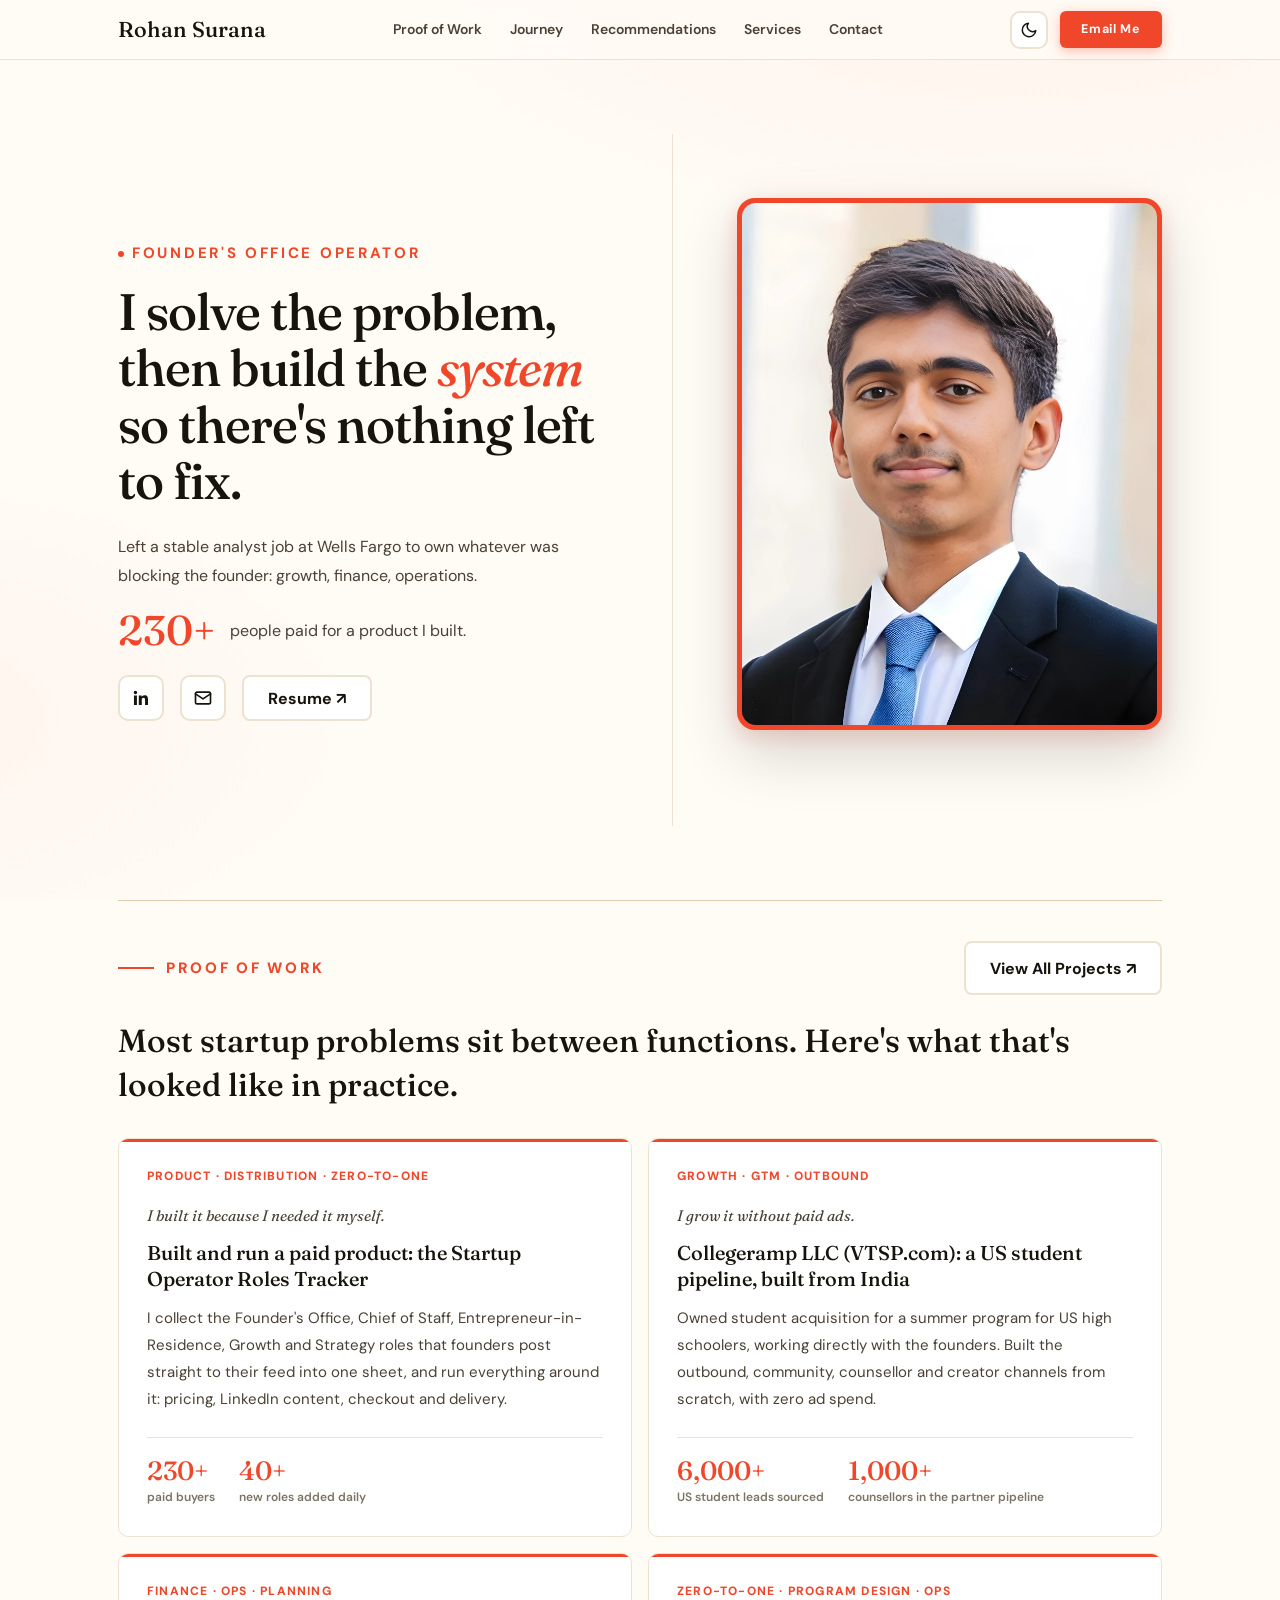
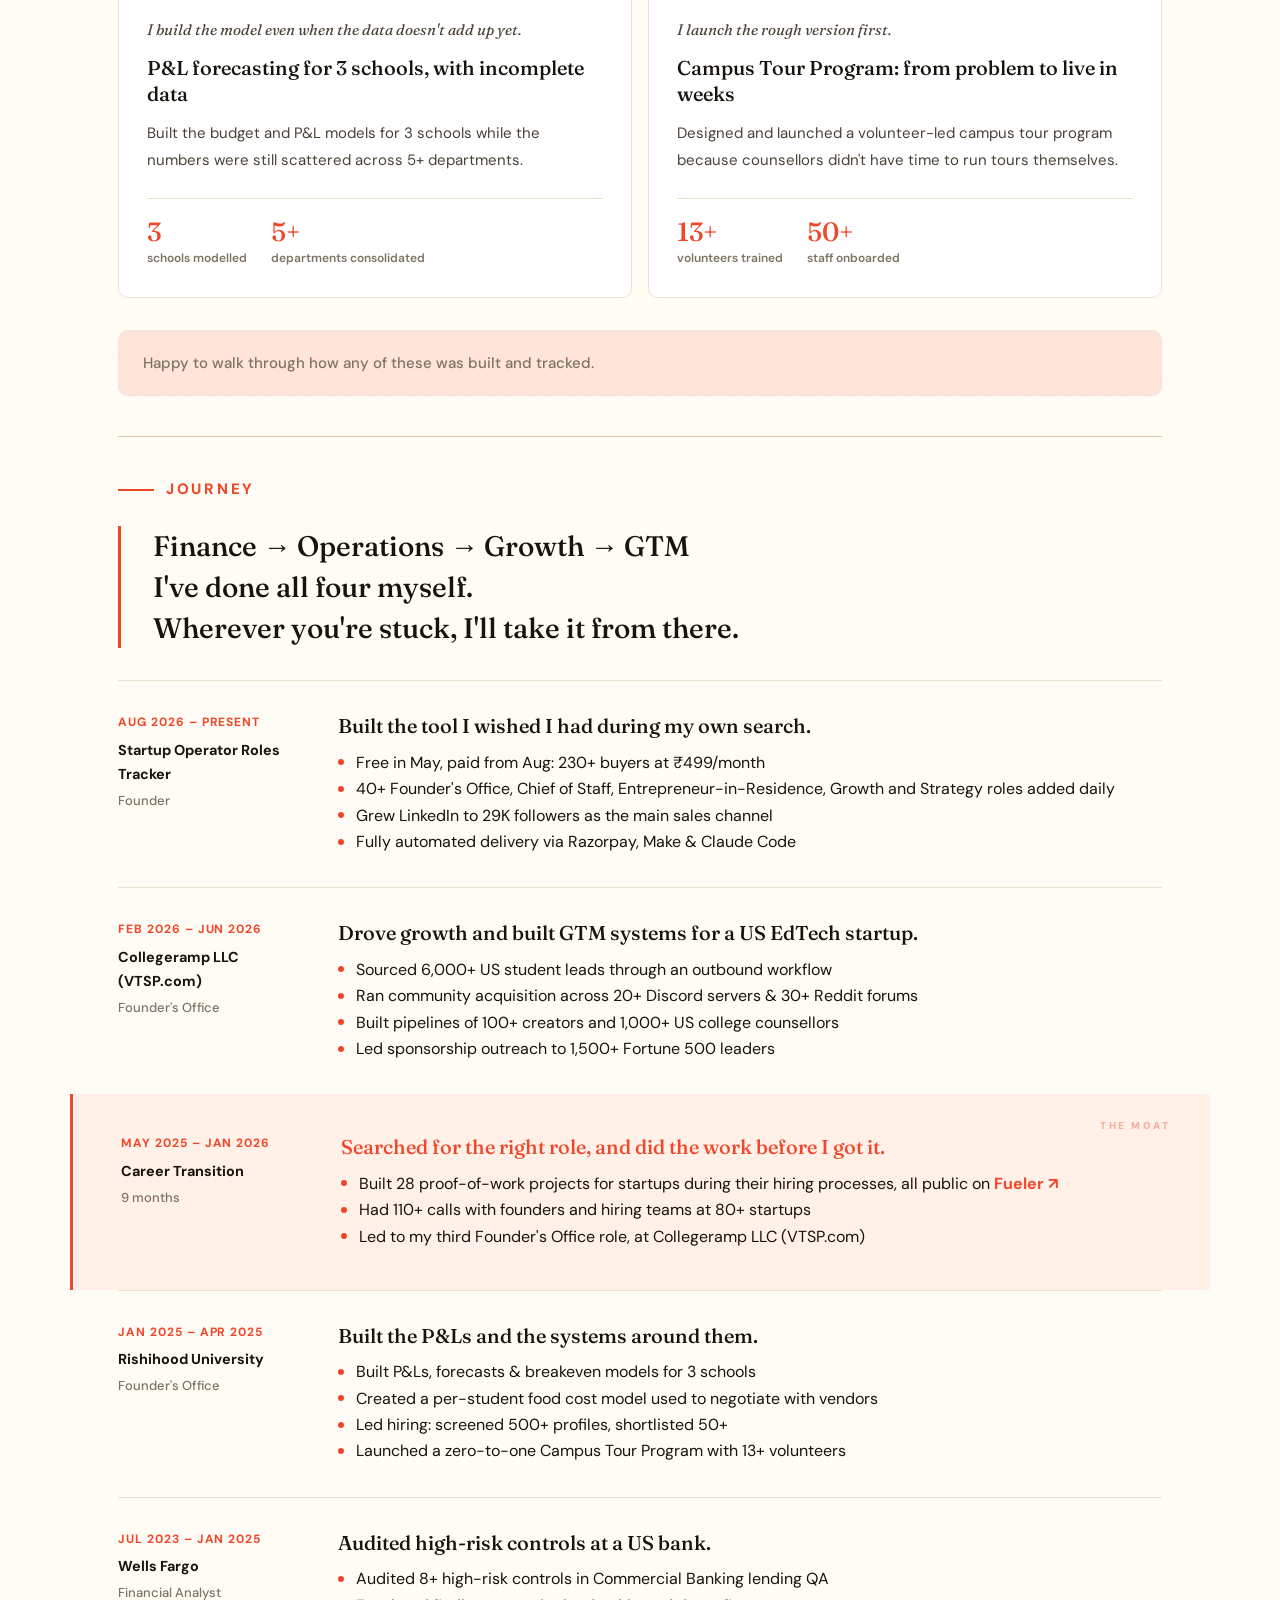
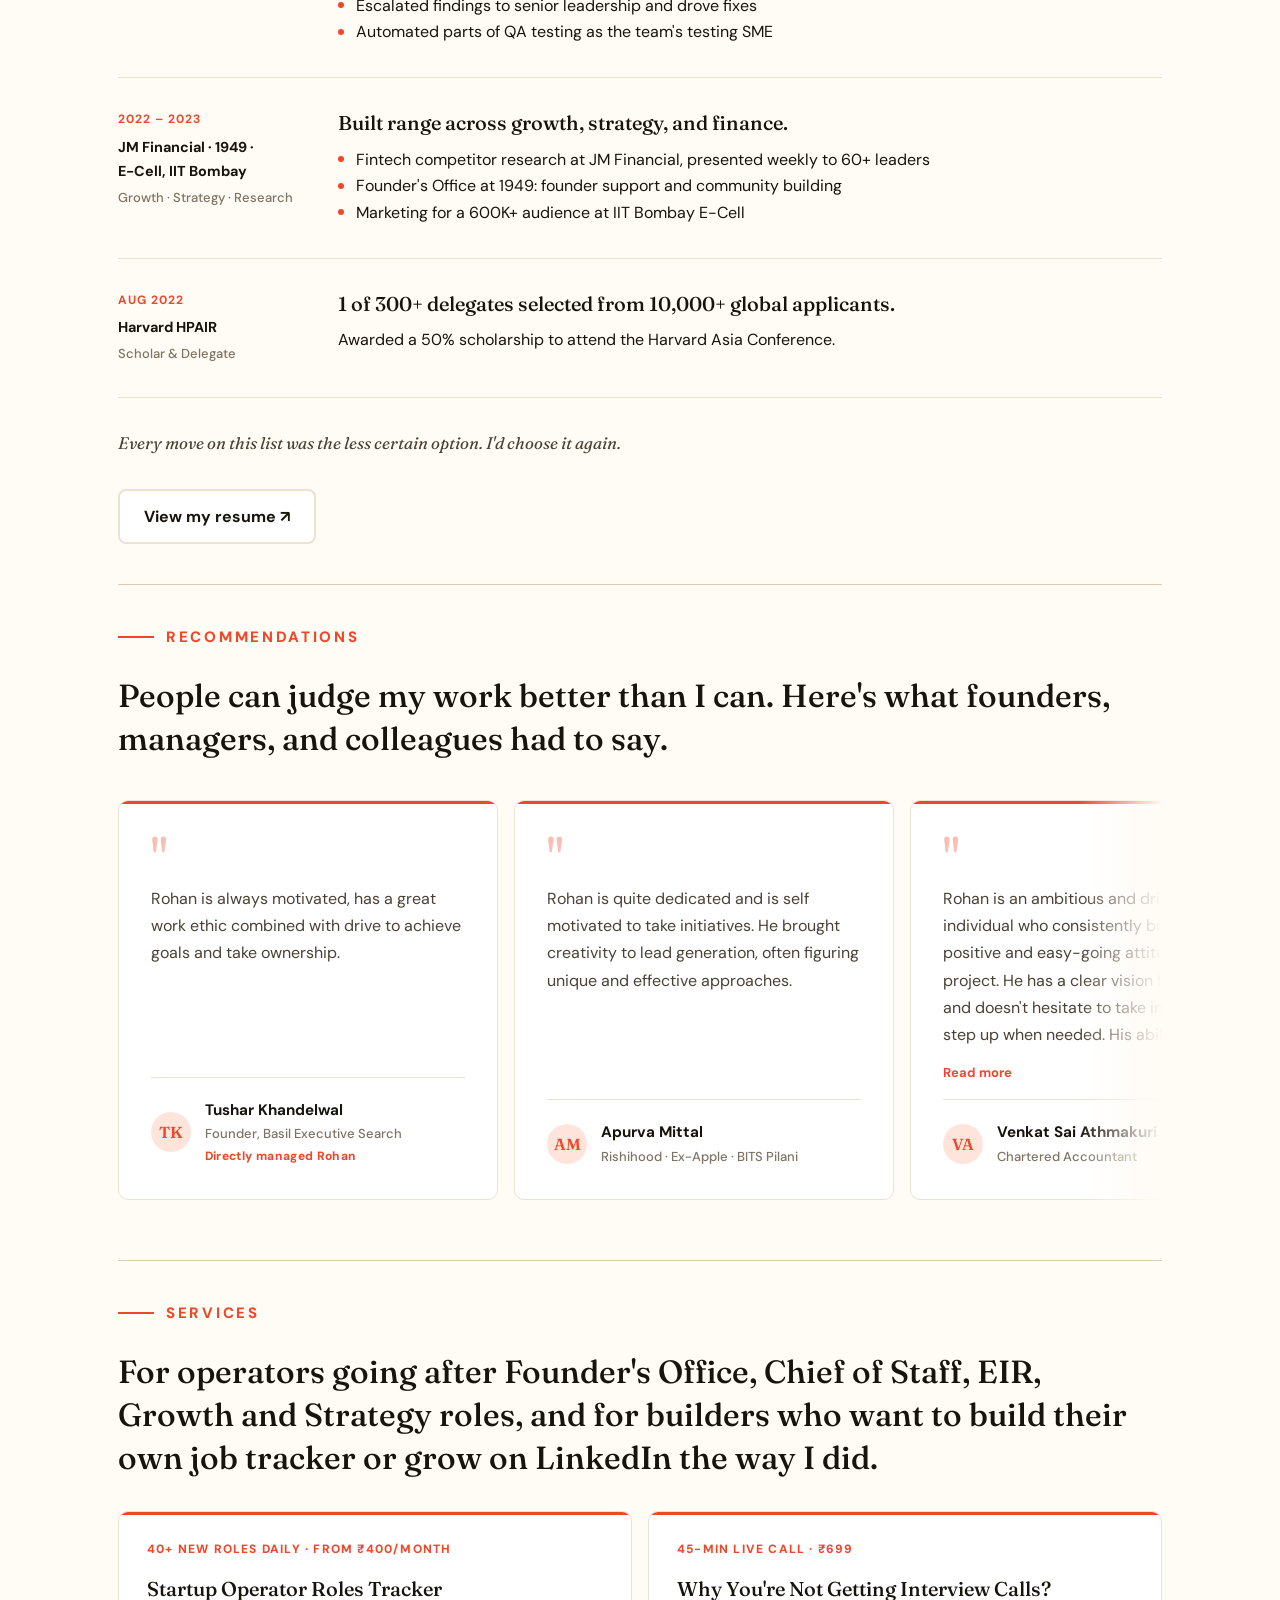
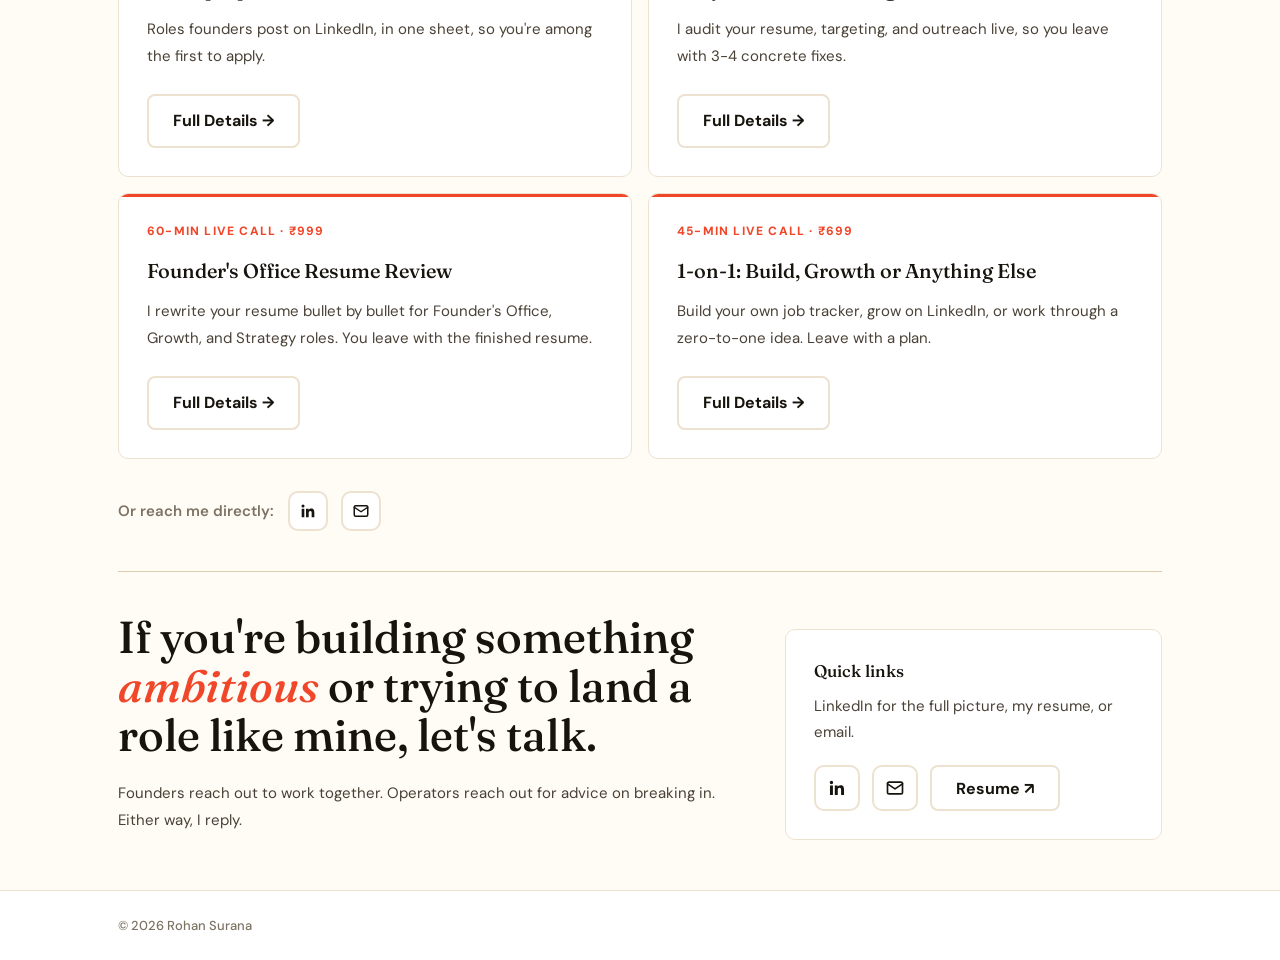
==== commit 2e9fb730: "Tracker: add 3-month plan (₹1,199) next to 1 month (₹499) Hero and sticky bar get both buttons, bott" ====
--- a/index.html
+++ b/index.html
@@ -308,7 +308,7 @@
 <p class="solve-intro reveal">For operators going after Founder's Office, Chief of Staff, EIR, Growth and Strategy roles, and for builders who want to build their own job tracker or grow on LinkedIn the way I did.</p>
 <div class="pow-grid">
 <div class="pow-card reveal svc-primary">
-<p class="pow-tag">40+ new roles added daily &middot; ₹499/month</p>
+<p class="pow-tag">40+ new roles daily &middot; from ₹400/month</p>
 <h3 class="pow-title"><a href="/services/startup-operator-roles-tracker">Startup Operator Roles Tracker</a></h3>
 <p class="pow-body">Roles founders post on LinkedIn, in one sheet, so you're among the first to apply.</p>
 <div class="svc-actions">
--- a/style.css
+++ b/style.css
@@ -816,3 +816,45 @@
 
 /* Dark mode: deeper orange behind white button text so it stays readable (4.6:1) */
 [data-theme="dark"] .btn-main, [data-theme="dark"] .buy-btn, [data-theme="dark"] .nav-cta { background: #D93B1E; border-color: #D93B1E; }
+
+/* TRACKER PLANS (2026-11-14): 3 months (₹1,199) and 1 month (₹499).
+   3 months is the filled button and comes first; 1 month is an outline button. */
+.buy-btn.buy-btn-line { background: transparent; color: var(--accent); box-shadow: none; }
+.buy-btn.buy-btn-line:hover { background: var(--accent-light); box-shadow: none; }
+[data-theme="dark"] .buy-btn.buy-btn-line { background: transparent; border-color: var(--accent); color: var(--accent); }
+[data-theme="dark"] .buy-btn.buy-btn-line:hover { background: var(--accent-light); }
+.buy-trust strong { color: var(--ink2); font-weight: 700; }
+.plan-grid { display: grid; grid-template-columns: 1fr 1fr; gap: var(--space-card); }
+.plan-card {
+  position: relative; display: flex; flex-direction: column; gap: 0.45rem;
+  background: var(--card-bg); border: 1.5px solid var(--border); border-radius: 10px; padding: 1.5rem;
+}
+.plan-card.plan-best { border: 2px solid var(--accent); box-shadow: 0 10px 32px rgba(var(--accent-rgb), 0.12); }
+.plan-badge {
+  position: absolute; top: -0.75rem; left: 1.25rem; padding: 0.2rem 0.7rem; border-radius: 100px;
+  background: var(--accent); color: #fff; font-size: 0.72rem; font-weight: 800; letter-spacing: 0.08em; text-transform: uppercase;
+}
+.plan-name { font-size: 0.85rem; font-weight: 800; letter-spacing: 0.1em; text-transform: uppercase; color: var(--ink3); }
+.plan-best .plan-name { color: var(--accent); }
+.plan-price { font-family: var(--serif); font-size: 2rem; font-weight: 500; line-height: 1.15; color: var(--ink); }
+.plan-price s { font-family: var(--sans); font-size: 1rem; font-weight: 500; color: var(--ink3); margin-left: 0.35rem; }
+.plan-per { font-size: 0.9375rem; font-weight: 700; color: var(--ink2); }
+.plan-best .plan-per { color: var(--accent); }
+.plan-line { font-size: 0.9375rem; color: var(--ink2); line-height: 1.6; }
+.plan-actions { margin-top: auto; padding-top: 0.75rem; display: flex; flex-direction: column; gap: 0.5rem; }
+.plan-actions .buy-btn { width: 100%; }
+.plan-note a { color: var(--accent); font-weight: 700; text-decoration: underline; }
+@media (max-width: 600px) {
+  .plan-grid { grid-template-columns: 1fr; gap: 1.5rem; }
+  .plan-card { padding: 1.5rem 1.25rem; }
+}
+/* sticky bar with both plans: price line + 2 buttons on wide screens, 2 equal buttons on phones */
+.buy-bar { grid-template-columns: 1fr auto auto; }
+.buy-bar .lbl-short { display: none; }
+@media (max-width: 600px) {
+  .buy-bar { grid-template-columns: 1fr 1fr; gap: 0.5rem; }
+  .buy-bar .buy-bar-price { display: none; }
+  .buy-bar .buy-btn { min-width: 0; width: 100%; padding: 0 0.75rem; font-size: 0.95rem; }
+  .buy-bar .lbl-long { display: none; }
+  .buy-bar .lbl-short { display: inline; }
+}
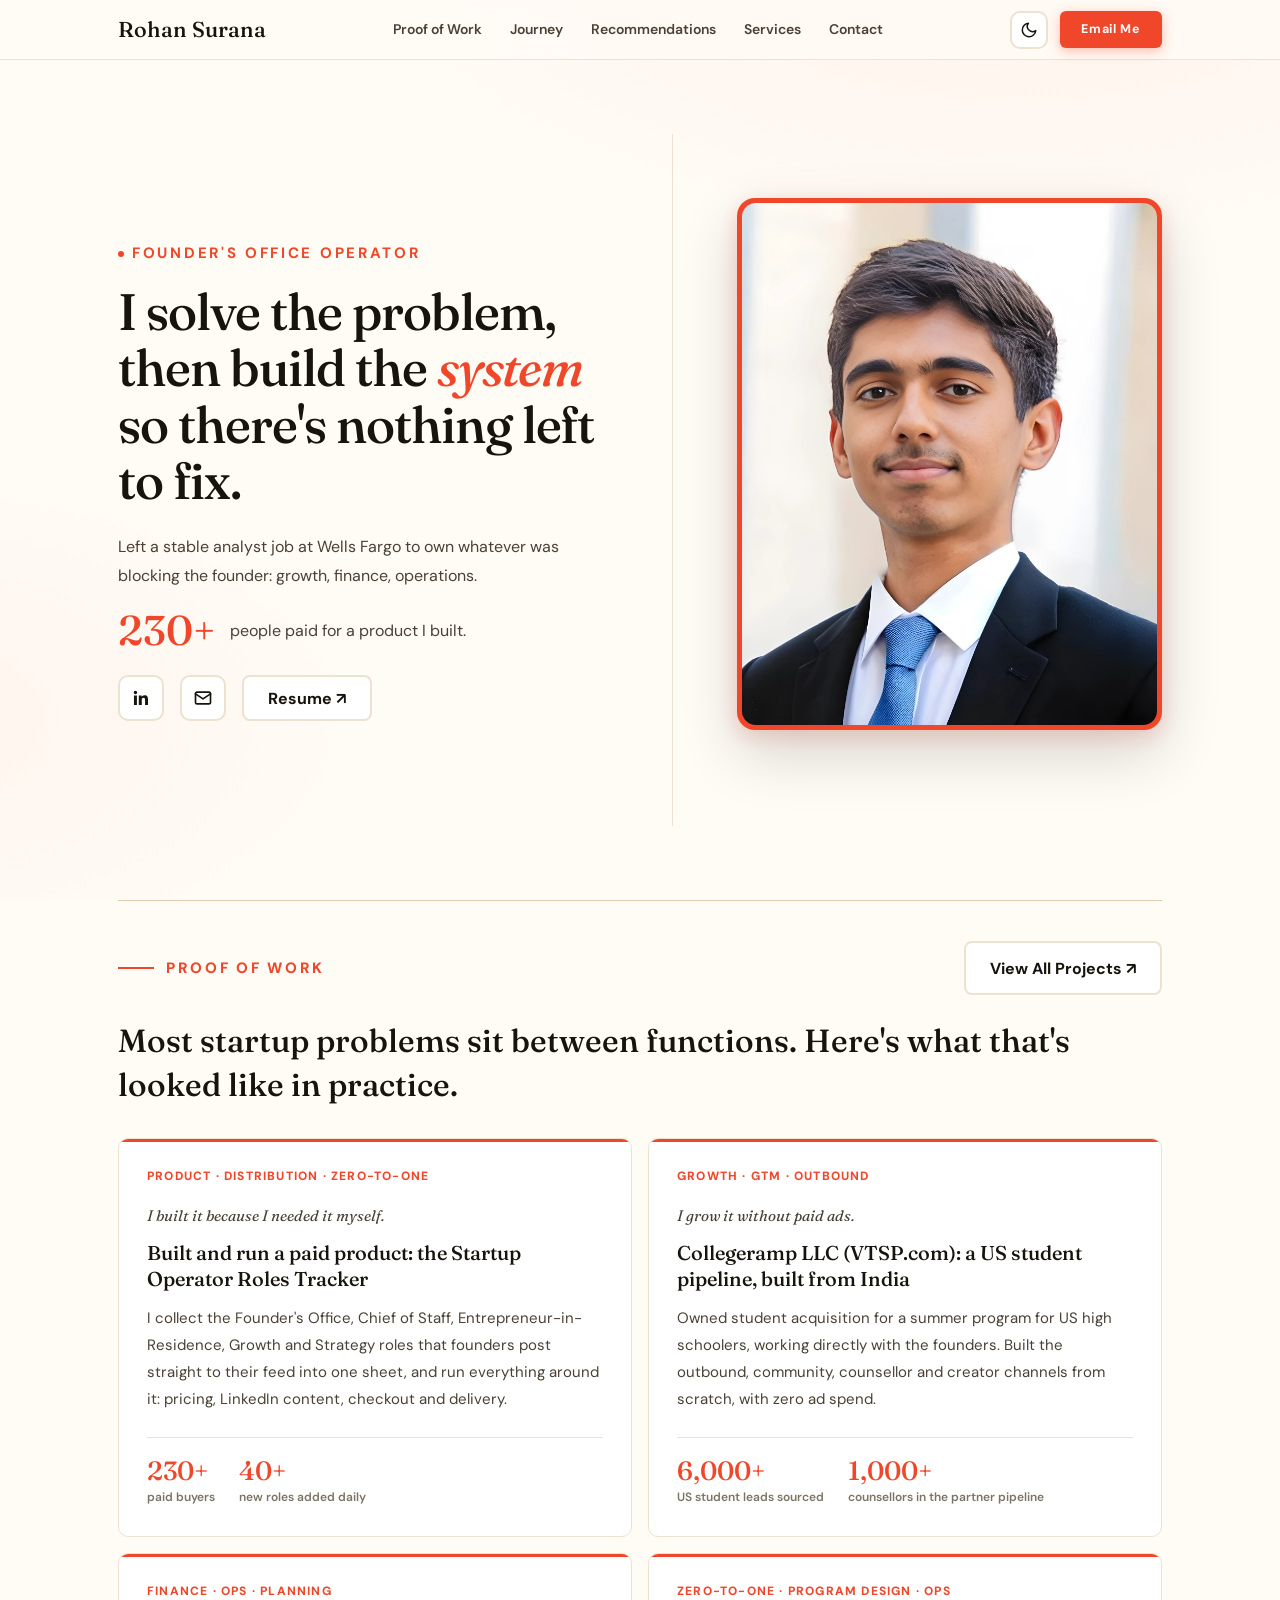
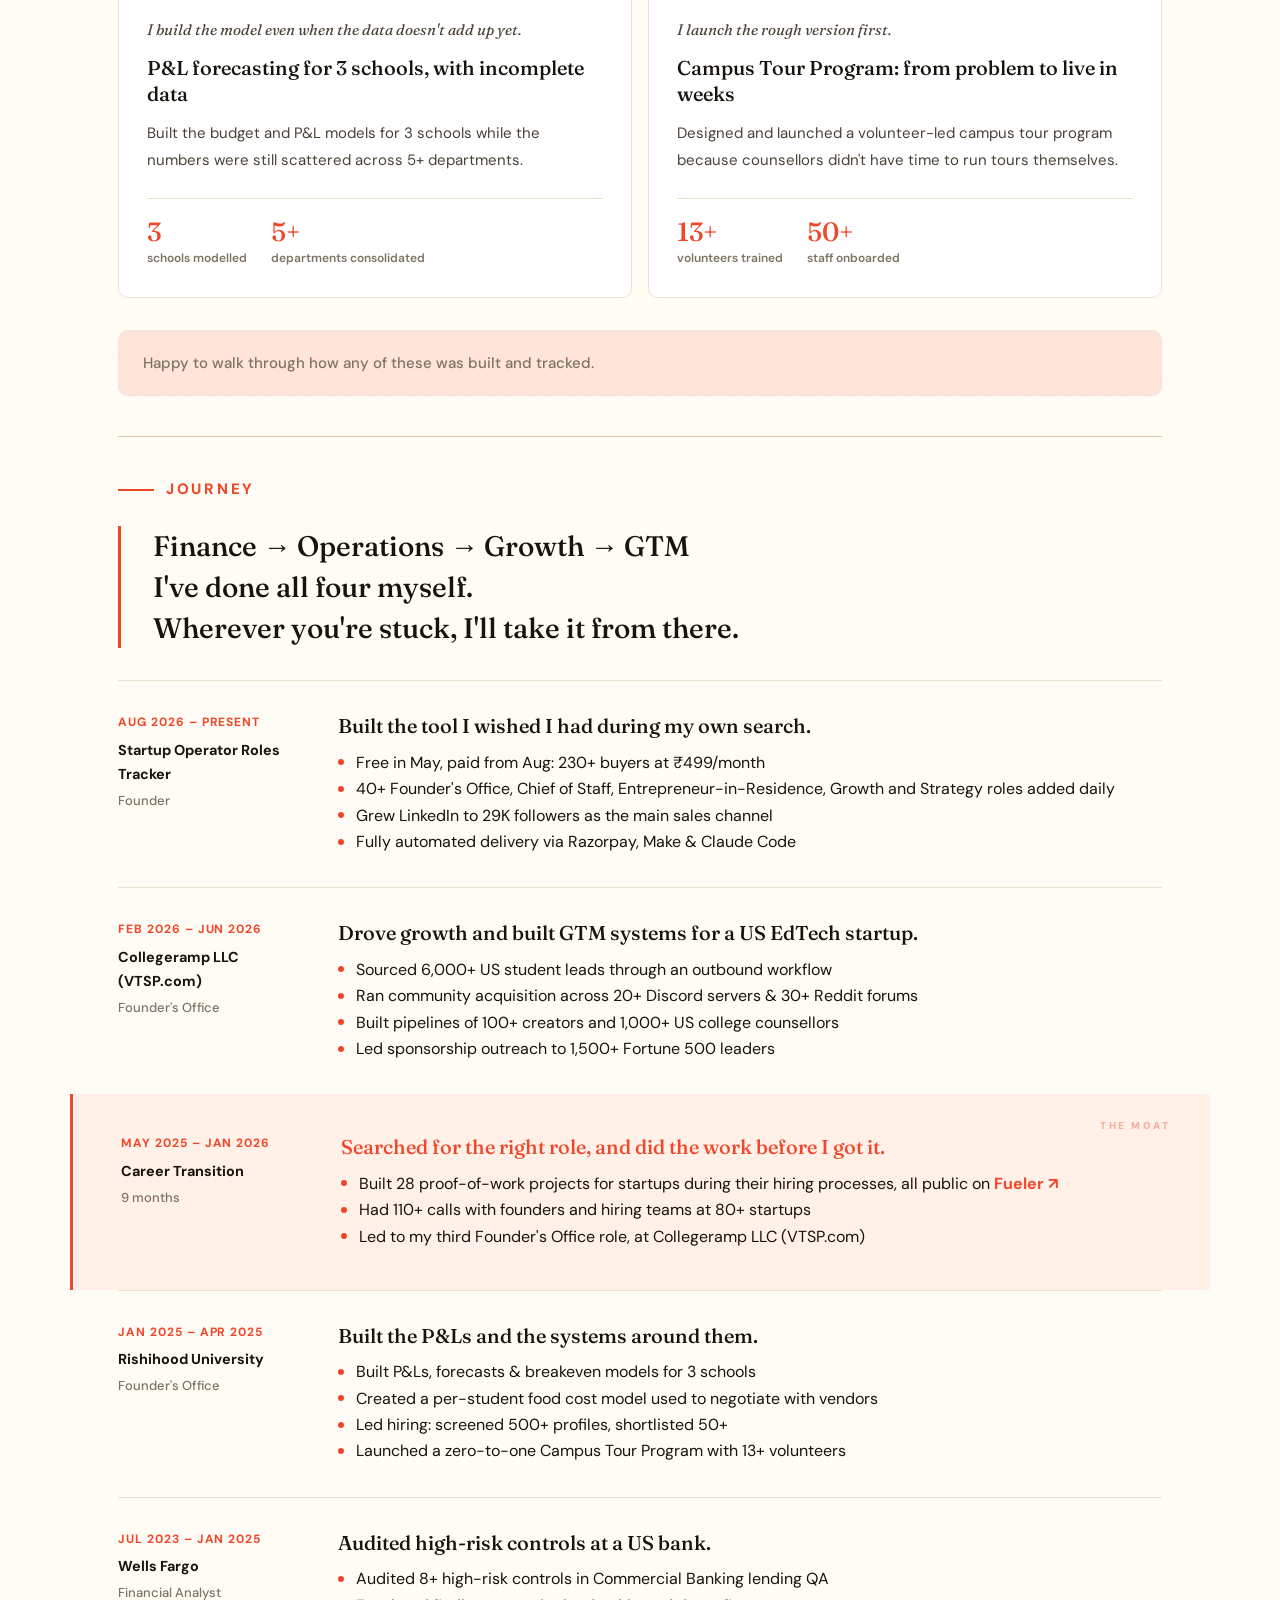
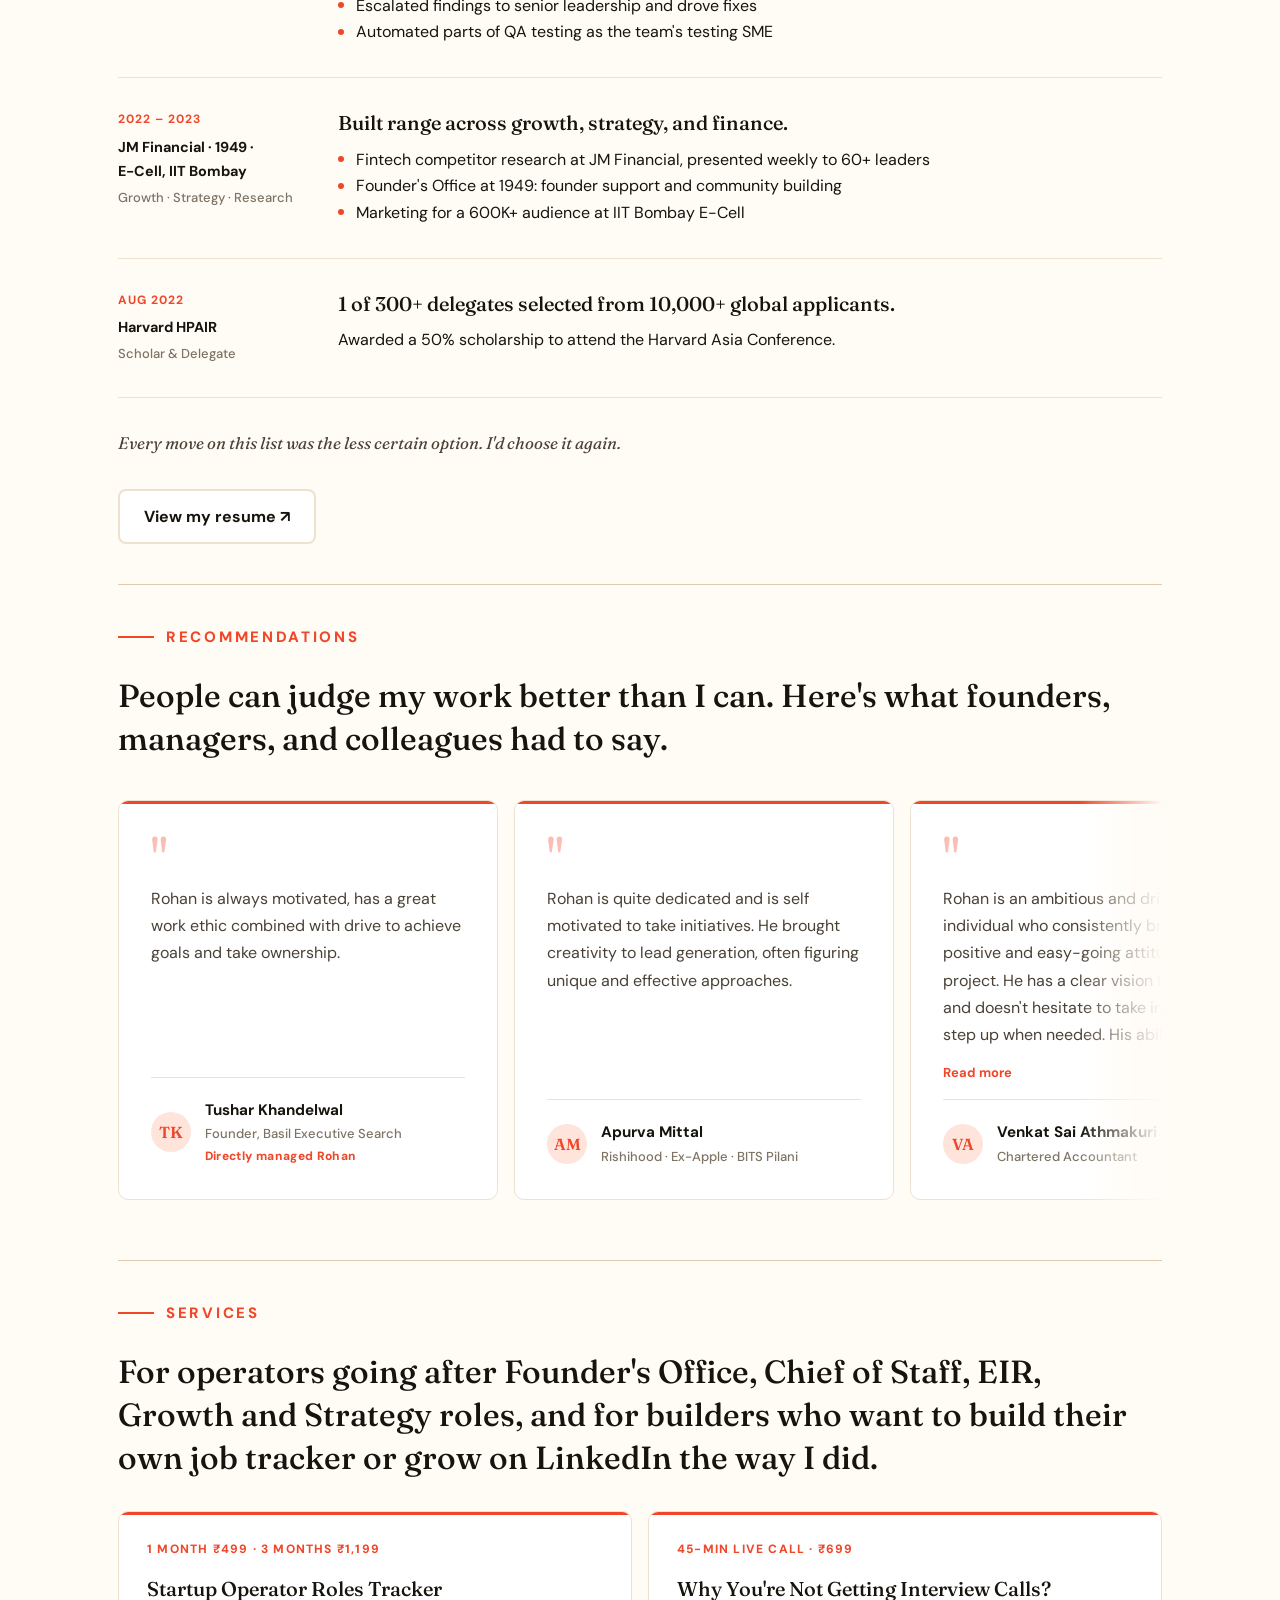
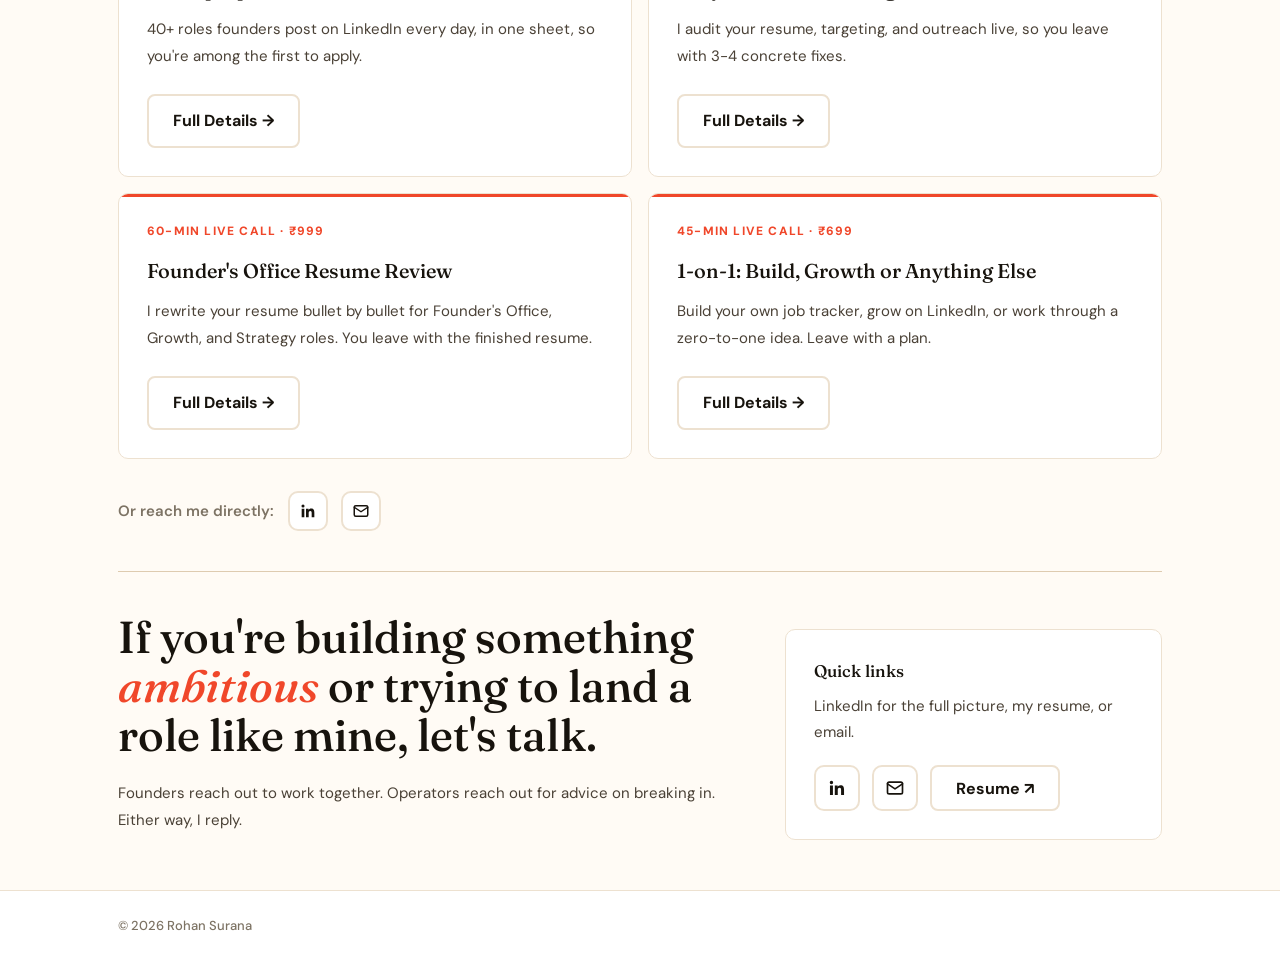
==== commit b0452f03: "Uniform pricing across the site Tags read duration then price everywhere: tracker "1 month ₹499 · 3 " ====
--- a/index.html
+++ b/index.html
@@ -308,9 +308,9 @@
 <p class="solve-intro reveal">For operators going after Founder's Office, Chief of Staff, EIR, Growth and Strategy roles, and for builders who want to build their own job tracker or grow on LinkedIn the way I did.</p>
 <div class="pow-grid">
 <div class="pow-card reveal svc-primary">
-<p class="pow-tag">40+ new roles daily &middot; from ₹400/month</p>
+<p class="pow-tag">1 month ₹499 &middot; 3 months ₹1,199</p>
 <h3 class="pow-title"><a href="/services/startup-operator-roles-tracker">Startup Operator Roles Tracker</a></h3>
-<p class="pow-body">Roles founders post on LinkedIn, in one sheet, so you're among the first to apply.</p>
+<p class="pow-body">40+ roles founders post on LinkedIn every day, in one sheet, so you're among the first to apply.</p>
 <div class="svc-actions">
 <a class="btn-line" href="/services/startup-operator-roles-tracker">Full Details →</a>
 </div>
--- a/style.css
+++ b/style.css
@@ -848,13 +848,49 @@
   .plan-grid { grid-template-columns: 1fr; gap: 1.5rem; }
   .plan-card { padding: 1.5rem 1.25rem; }
 }
-/* sticky bar with both plans: price line + 2 buttons on wide screens, 2 equal buttons on phones */
-.buy-bar { grid-template-columns: 1fr auto auto; }
+/* tracker sticky bar (.two-plans) with both plans: price line + 2 buttons on wide screens, 2 equal buttons on phones */
+.buy-bar.two-plans { grid-template-columns: 1fr auto auto; }
 .buy-bar .lbl-short { display: none; }
 @media (max-width: 600px) {
-  .buy-bar { grid-template-columns: 1fr 1fr; gap: 0.5rem; }
-  .buy-bar .buy-bar-price { display: none; }
-  .buy-bar .buy-btn { min-width: 0; width: 100%; padding: 0 0.75rem; font-size: 0.95rem; }
+  .buy-bar.two-plans { grid-template-columns: 1fr 1fr; gap: 0.5rem; }
+  .buy-bar.two-plans .buy-bar-price { display: none; }
+  .buy-bar.two-plans .buy-btn { min-width: 0; width: 100%; padding: 0 0.75rem; font-size: 0.95rem; }
   .buy-bar .lbl-long { display: none; }
   .buy-bar .lbl-short { display: inline; }
 }
+
+/* tracker hero (2026-11-14): compact plan cards, side by side on every screen, about the same height
+   as the old stacked buttons so the reviews stay on the first phone screen */
+.hero-plans .plan-grid-mini { width: 100%; max-width: 520px; margin-top: 0.75rem; }
+.plan-grid.plan-grid-mini { grid-template-columns: 1fr 1fr; gap: 0.75rem; }
+.plan-mini { padding: 1.15rem 1rem 1rem; gap: 0.25rem; }
+.plan-mini .plan-badge { left: 1rem; }
+.plan-mini .plan-name { font-size: 0.75rem; }
+.plan-mini .plan-price { font-size: 1.6rem; }
+.plan-mini .plan-price s { font-size: 0.85rem; margin-left: 0.2rem; }
+.plan-mini .plan-per { font-size: 0.85rem; }
+.plan-mini .plan-actions { padding-top: 0.6rem; }
+.plan-mini .buy-btn { height: 46px; min-width: 0; padding: 0 0.75rem; font-size: 0.95rem; }
+.hero-plans .buy-trust { margin-top: 0; }
+.hero-preview { color: var(--accent); font-weight: 700; text-decoration: underline; white-space: nowrap; }
+@media (max-width: 600px) {
+  .plan-grid.plan-grid-mini { grid-template-columns: 1fr 1fr; gap: 0.6rem; }
+  .plan-mini { padding: 1.1rem 0.8rem 0.85rem; }
+}
+@media (max-width: 360px) {
+  .plan-mini { padding: 1.1rem 0.65rem 0.8rem; }
+  .plan-mini .plan-price { font-size: 1.4rem; }
+  .plan-mini .plan-per { font-size: 0.78rem; }
+  .plan-mini .buy-btn { font-size: 0.875rem; padding: 0 0.4rem; }
+}
+.plan-save { font-size: 0.8rem; font-weight: 700; color: var(--ink3); }
+.plan-save s { font-weight: 500; margin-left: 0.15rem; }
+.story-after-pricing { margin-top: var(--space-section); }
+/* uniform prices (2026-11-14): very small phones stack the bar label (plan above price) and put the
+   struck-out price under ₹1,199 in the hero card, so the full words still fit */
+@media (max-width: 360px) {
+  .buy-bar.two-plans .buy-btn { line-height: 1.15; }
+  .buy-bar.two-plans .lbl-short > span { display: block; }
+  .buy-bar.two-plans .lbl-short .lbl-sep { display: none; }
+  .plan-mini .plan-price s { display: block; margin-left: 0; }
+}
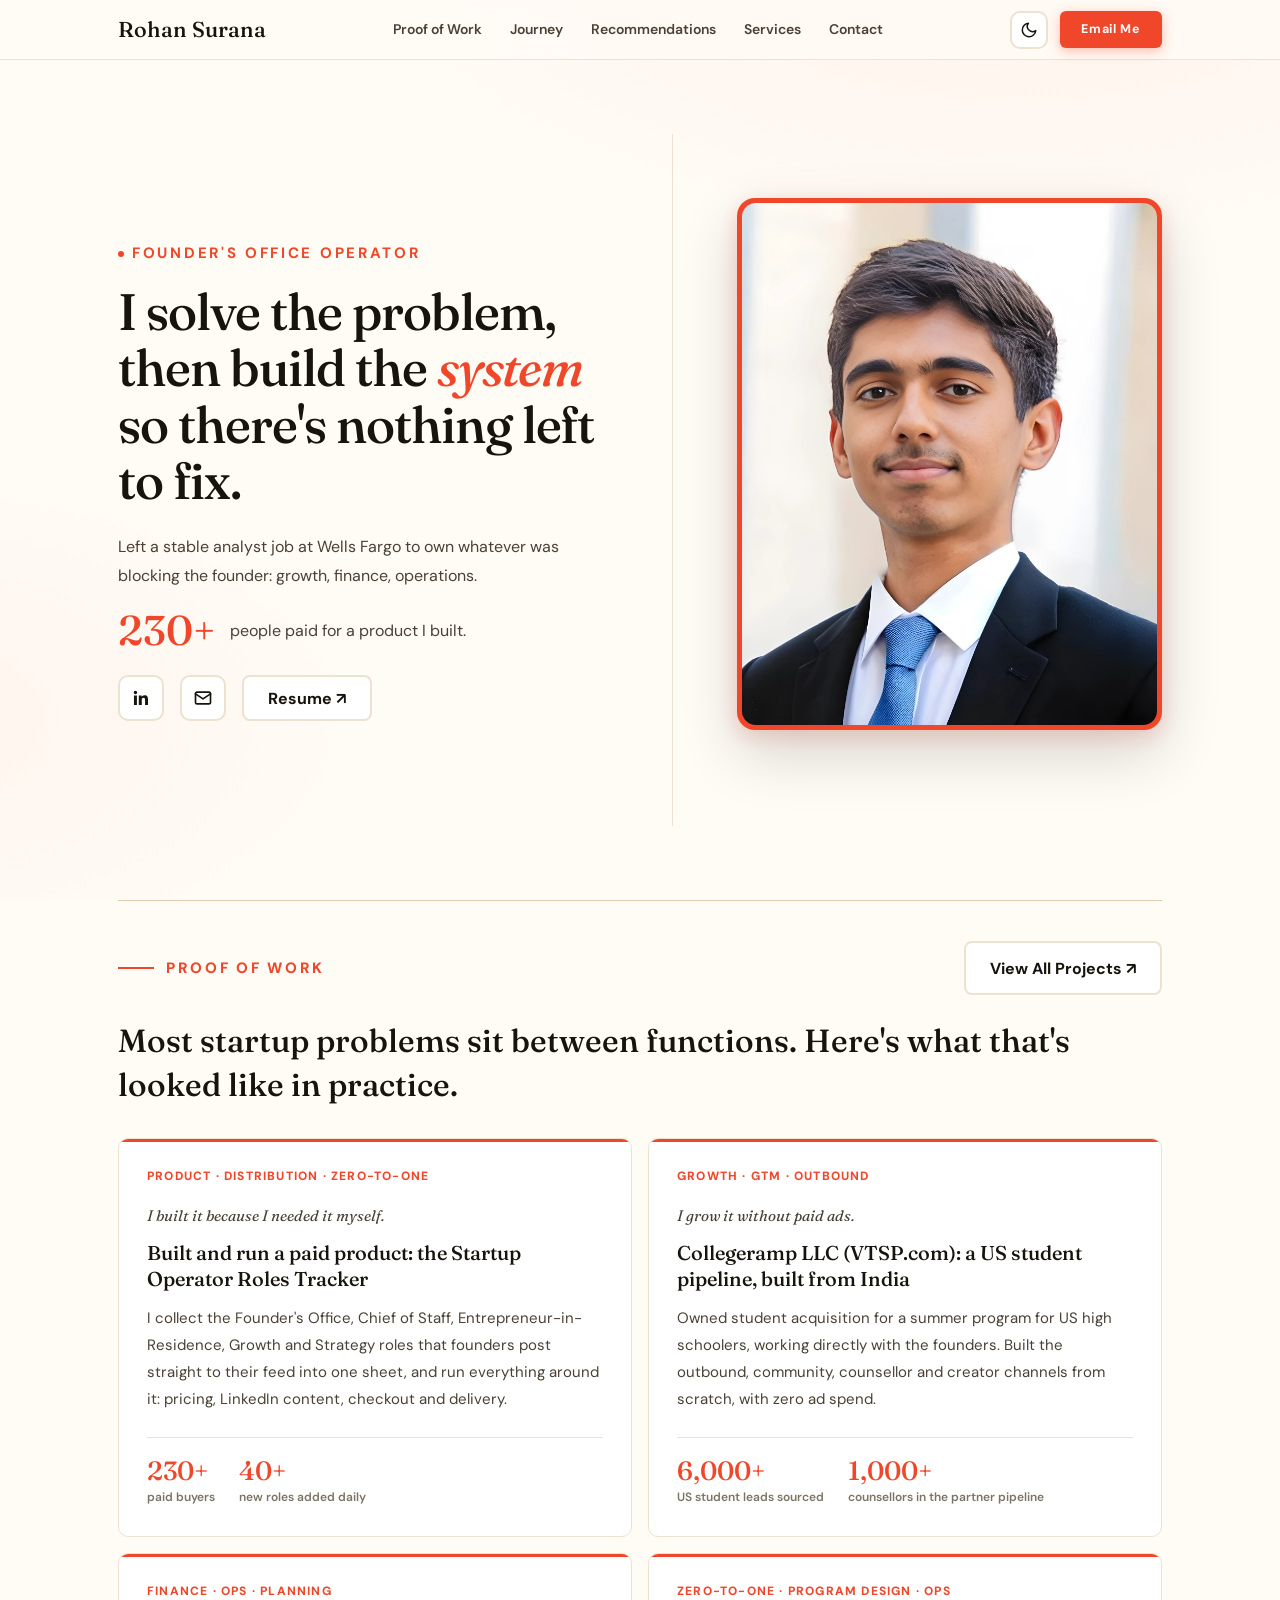
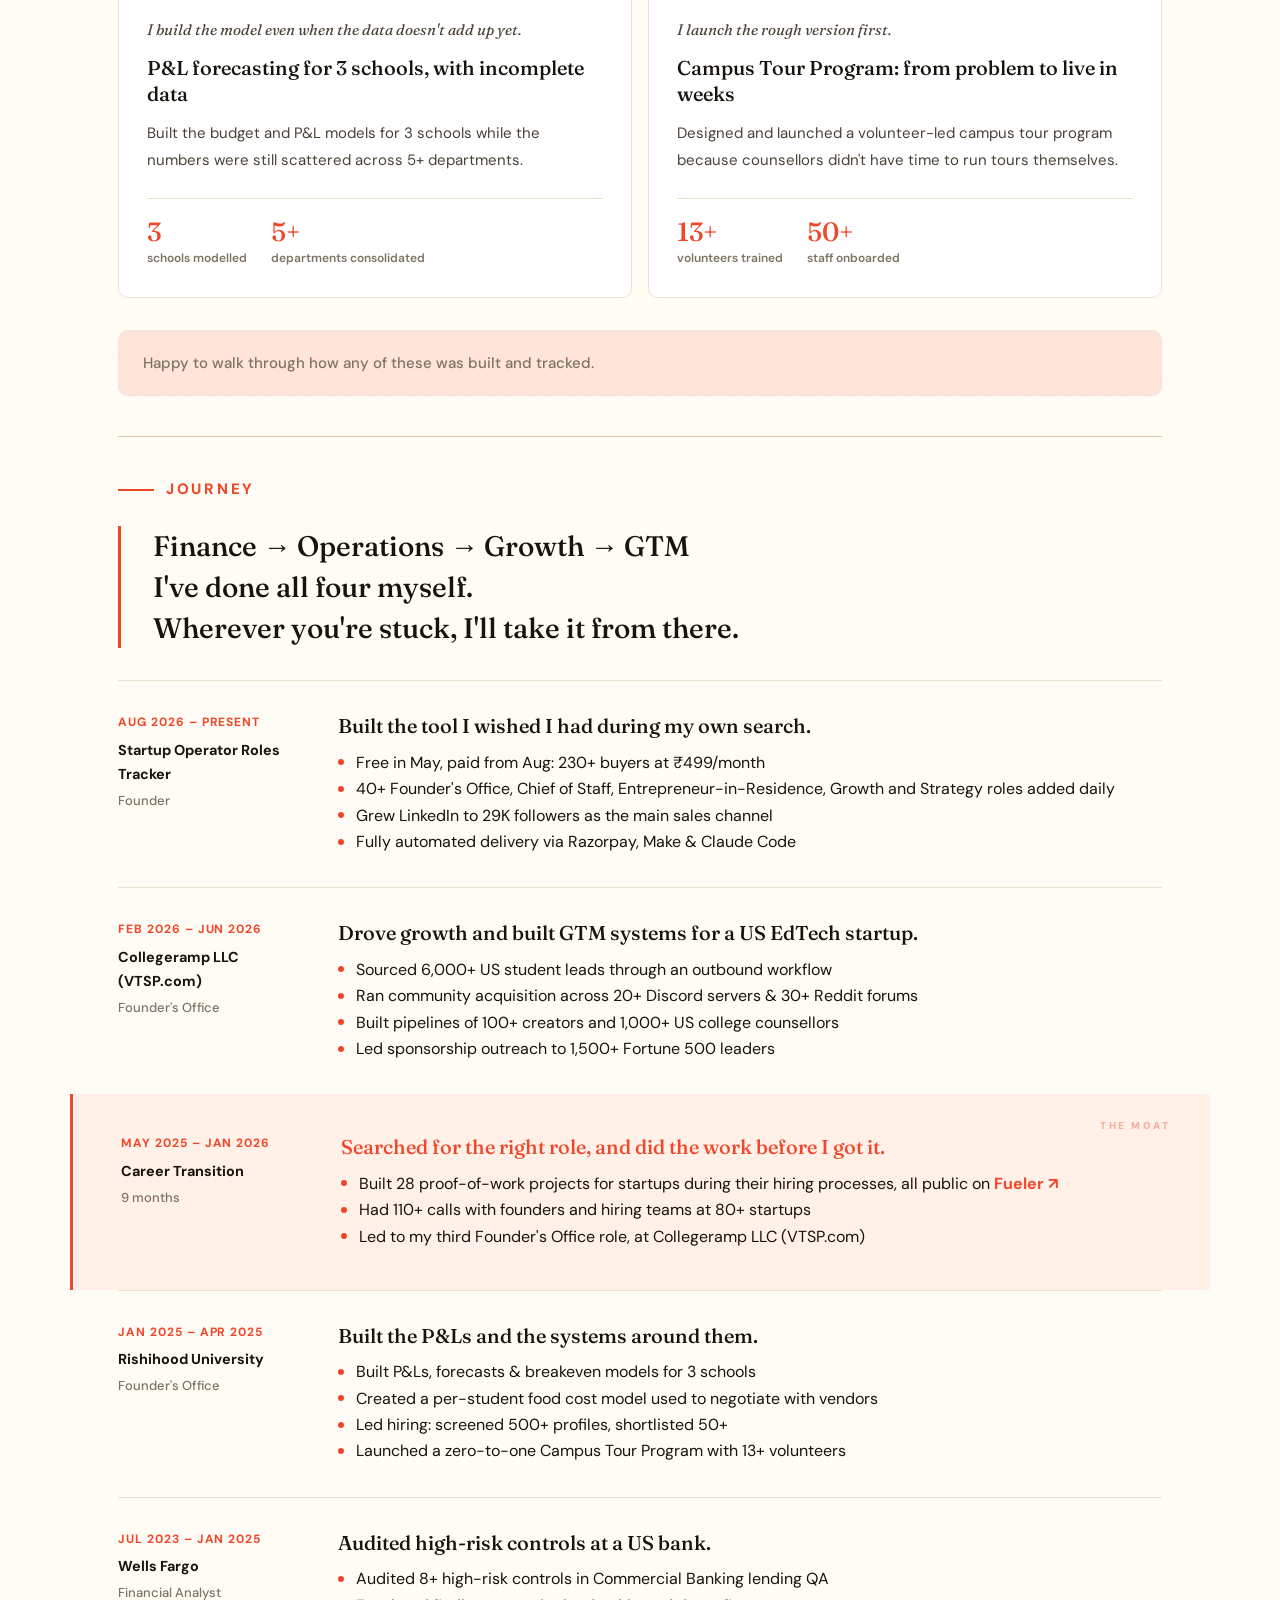
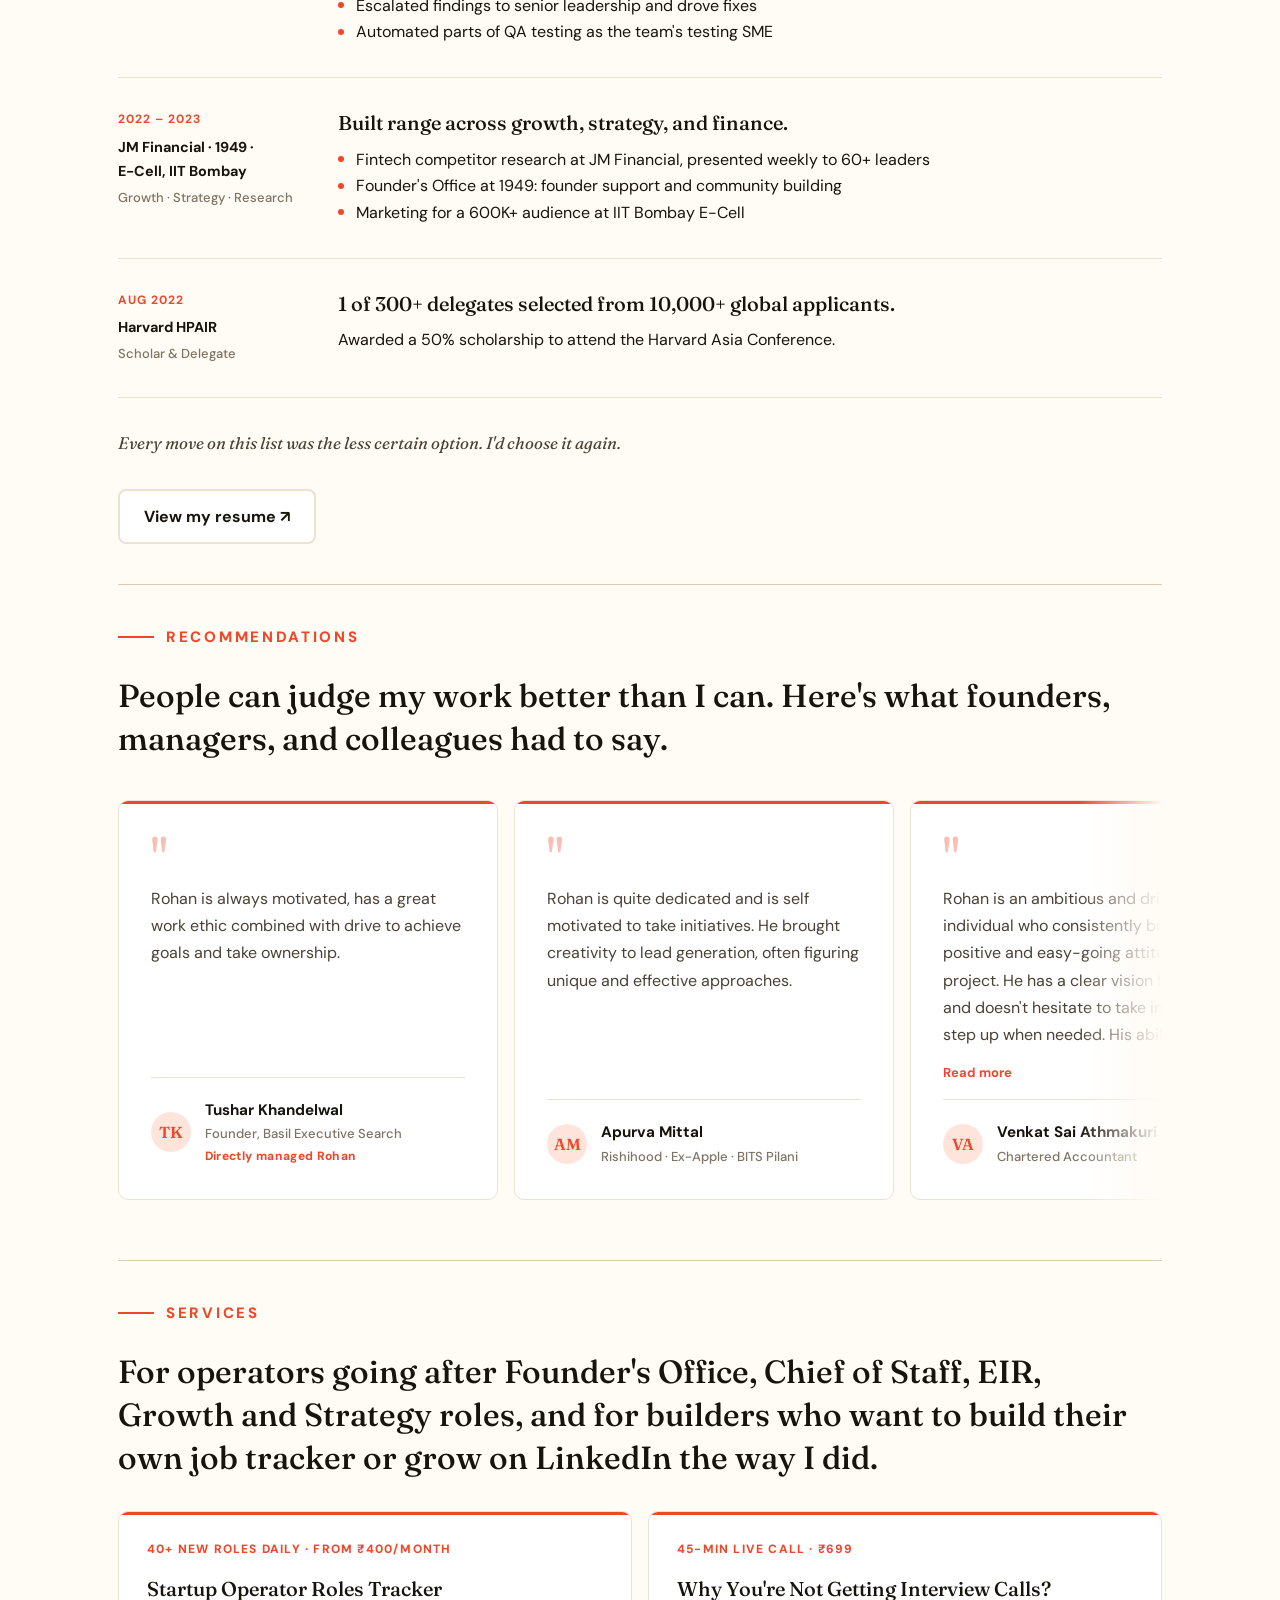
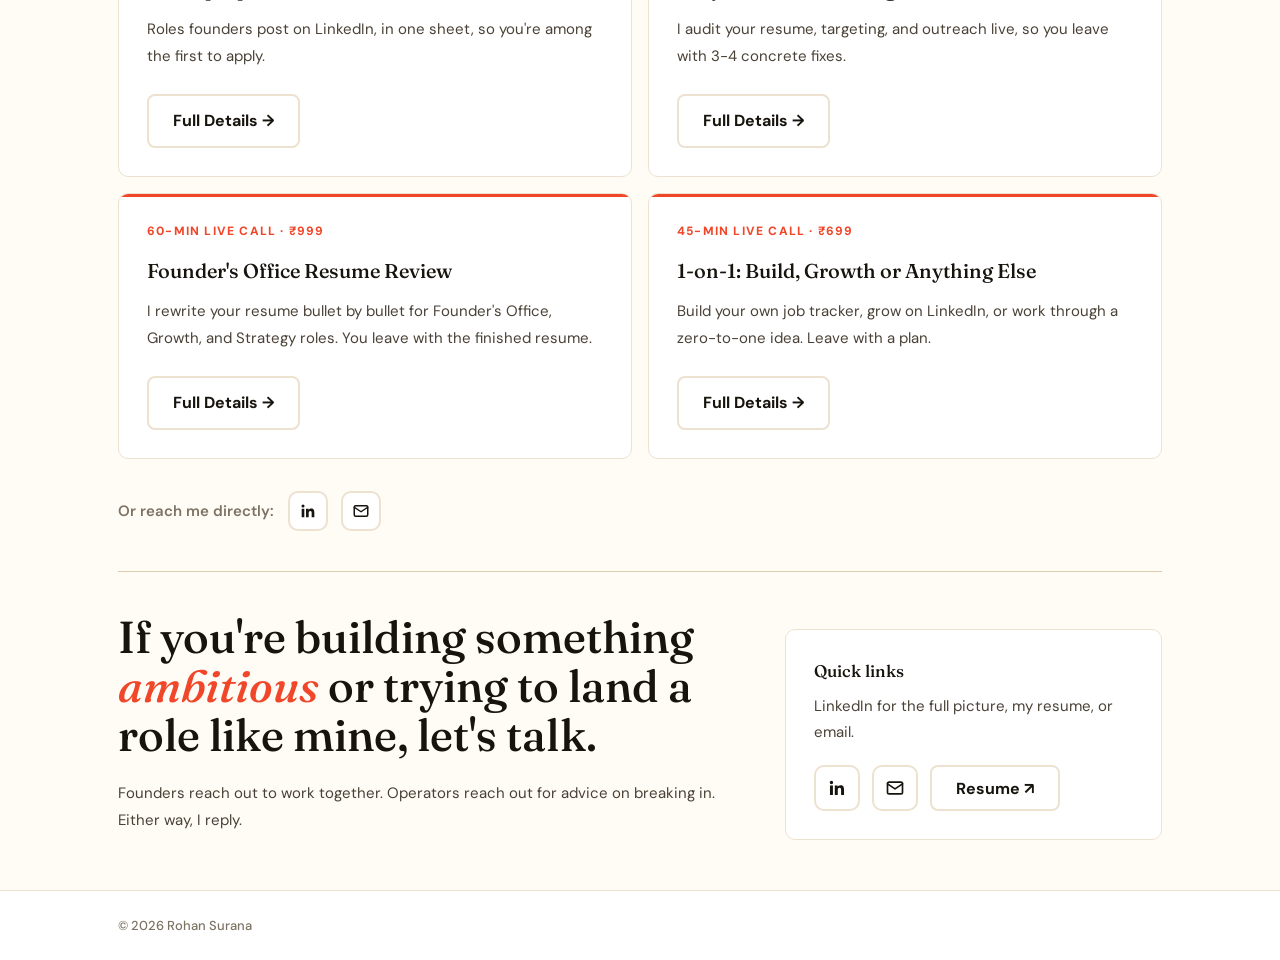
==== commit 5410a33c: "Tracker tag back to "40+ new roles daily · from ₹400/month" everywhere The "1 month ₹499 · 3 months " ====
--- a/index.html
+++ b/index.html
@@ -308,9 +308,9 @@
 <p class="solve-intro reveal">For operators going after Founder's Office, Chief of Staff, EIR, Growth and Strategy roles, and for builders who want to build their own job tracker or grow on LinkedIn the way I did.</p>
 <div class="pow-grid">
 <div class="pow-card reveal svc-primary">
-<p class="pow-tag">1 month ₹499 &middot; 3 months ₹1,199</p>
+<p class="pow-tag">40+ new roles daily &middot; from ₹400/month</p>
 <h3 class="pow-title"><a href="/services/startup-operator-roles-tracker">Startup Operator Roles Tracker</a></h3>
-<p class="pow-body">40+ roles founders post on LinkedIn every day, in one sheet, so you're among the first to apply.</p>
+<p class="pow-body">Roles founders post on LinkedIn, in one sheet, so you're among the first to apply.</p>
 <div class="svc-actions">
 <a class="btn-line" href="/services/startup-operator-roles-tracker">Full Details →</a>
 </div>
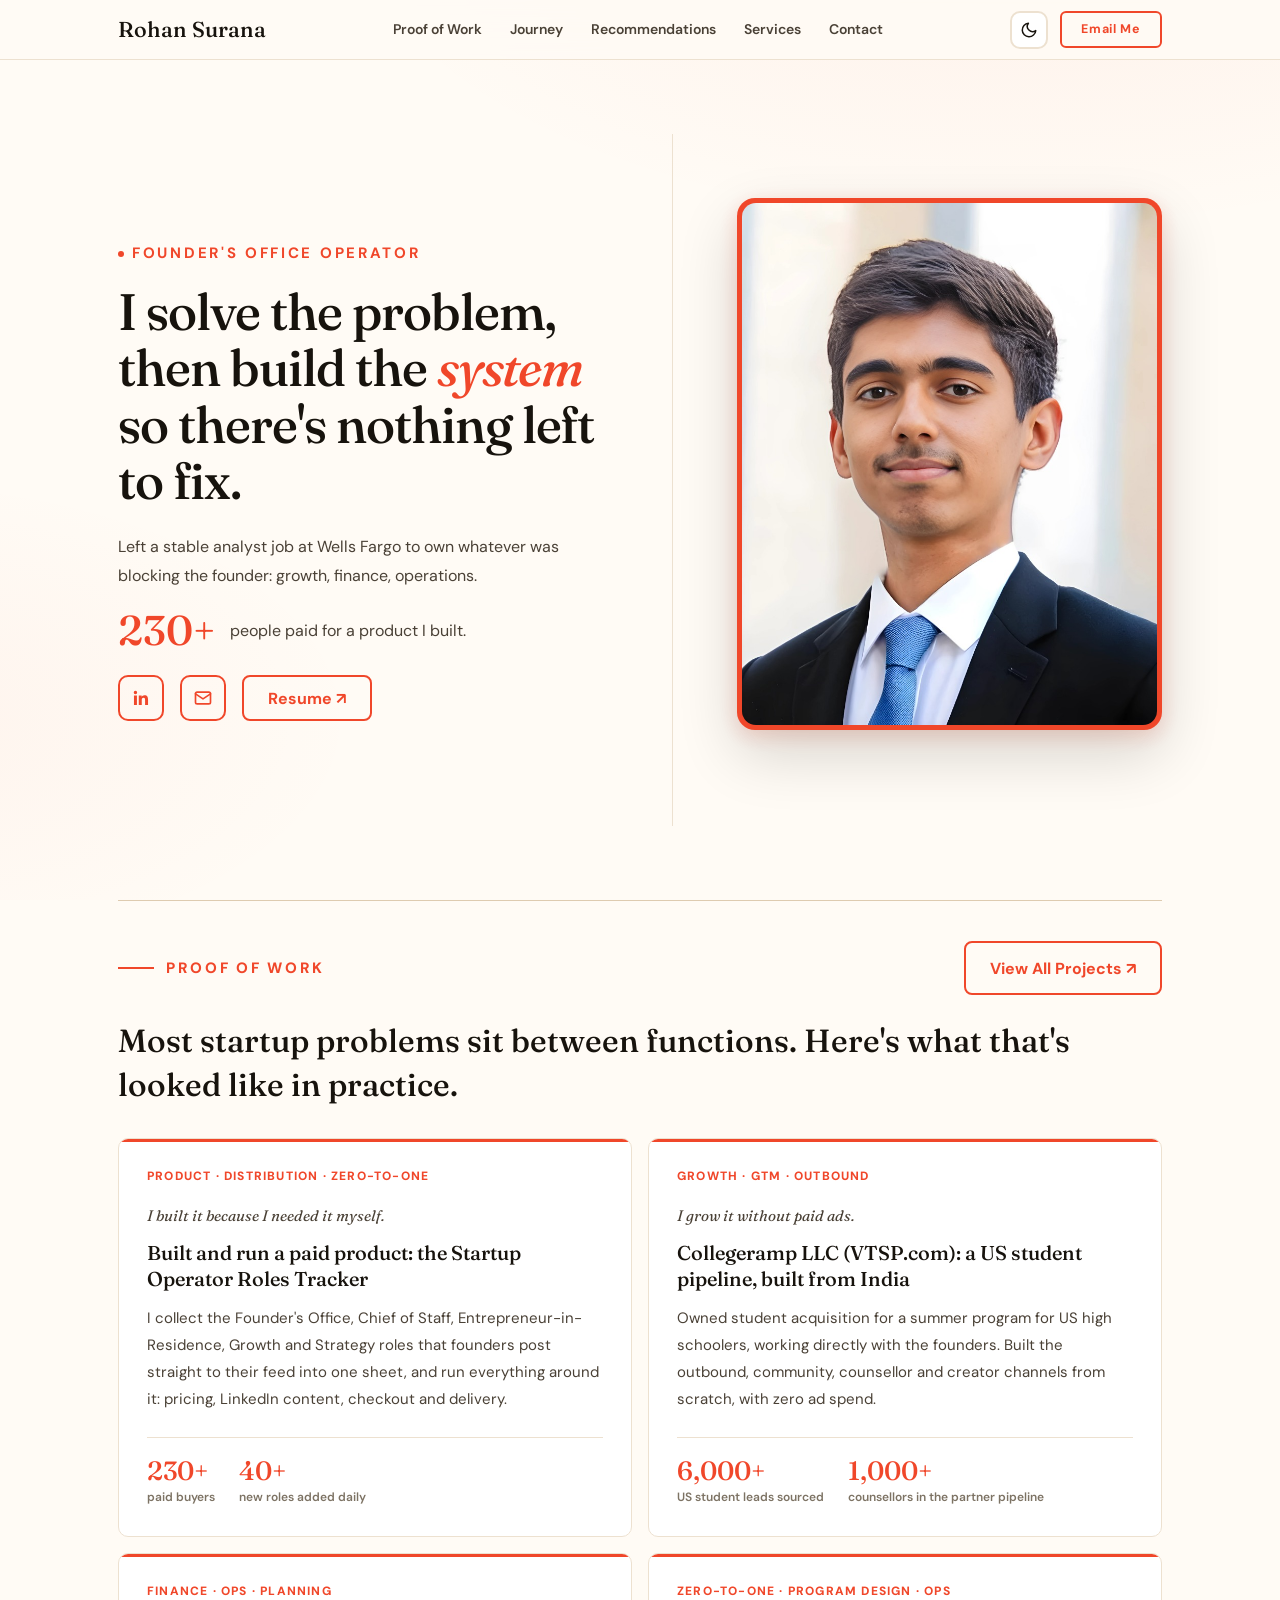
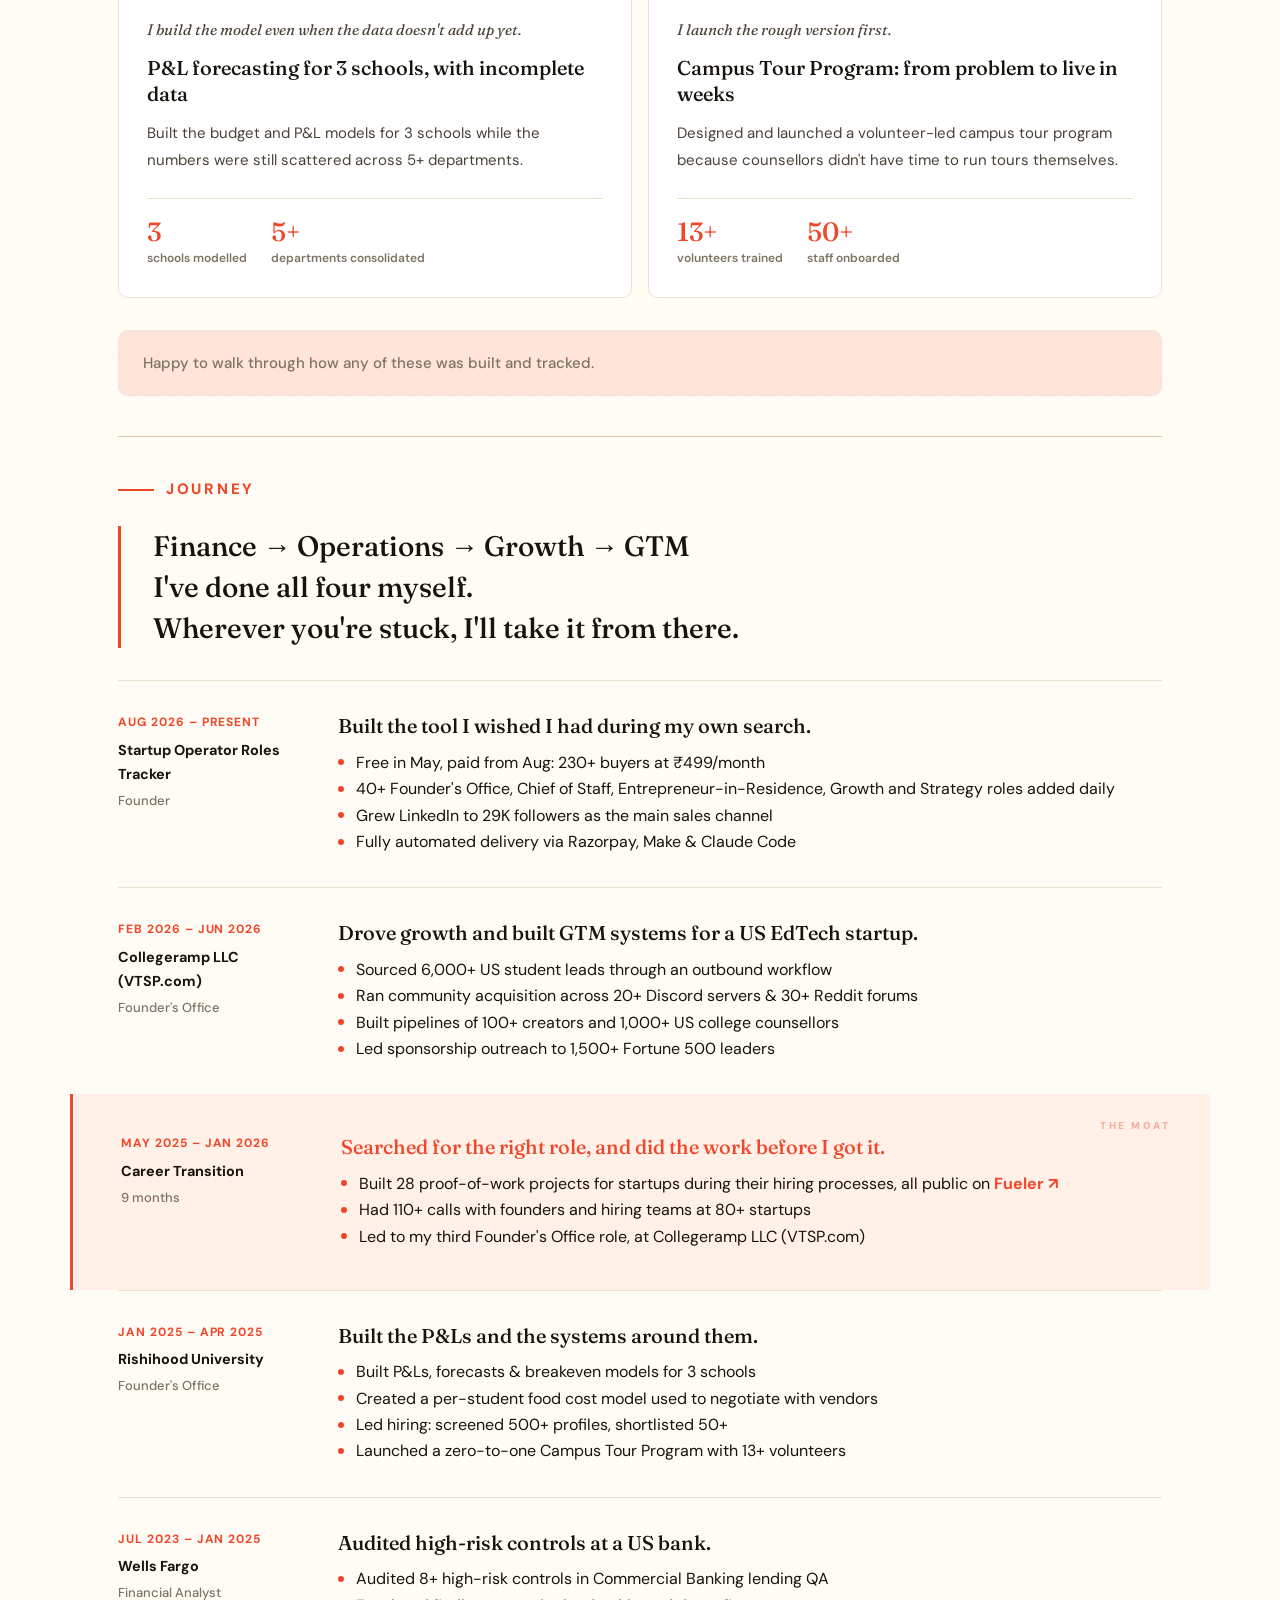
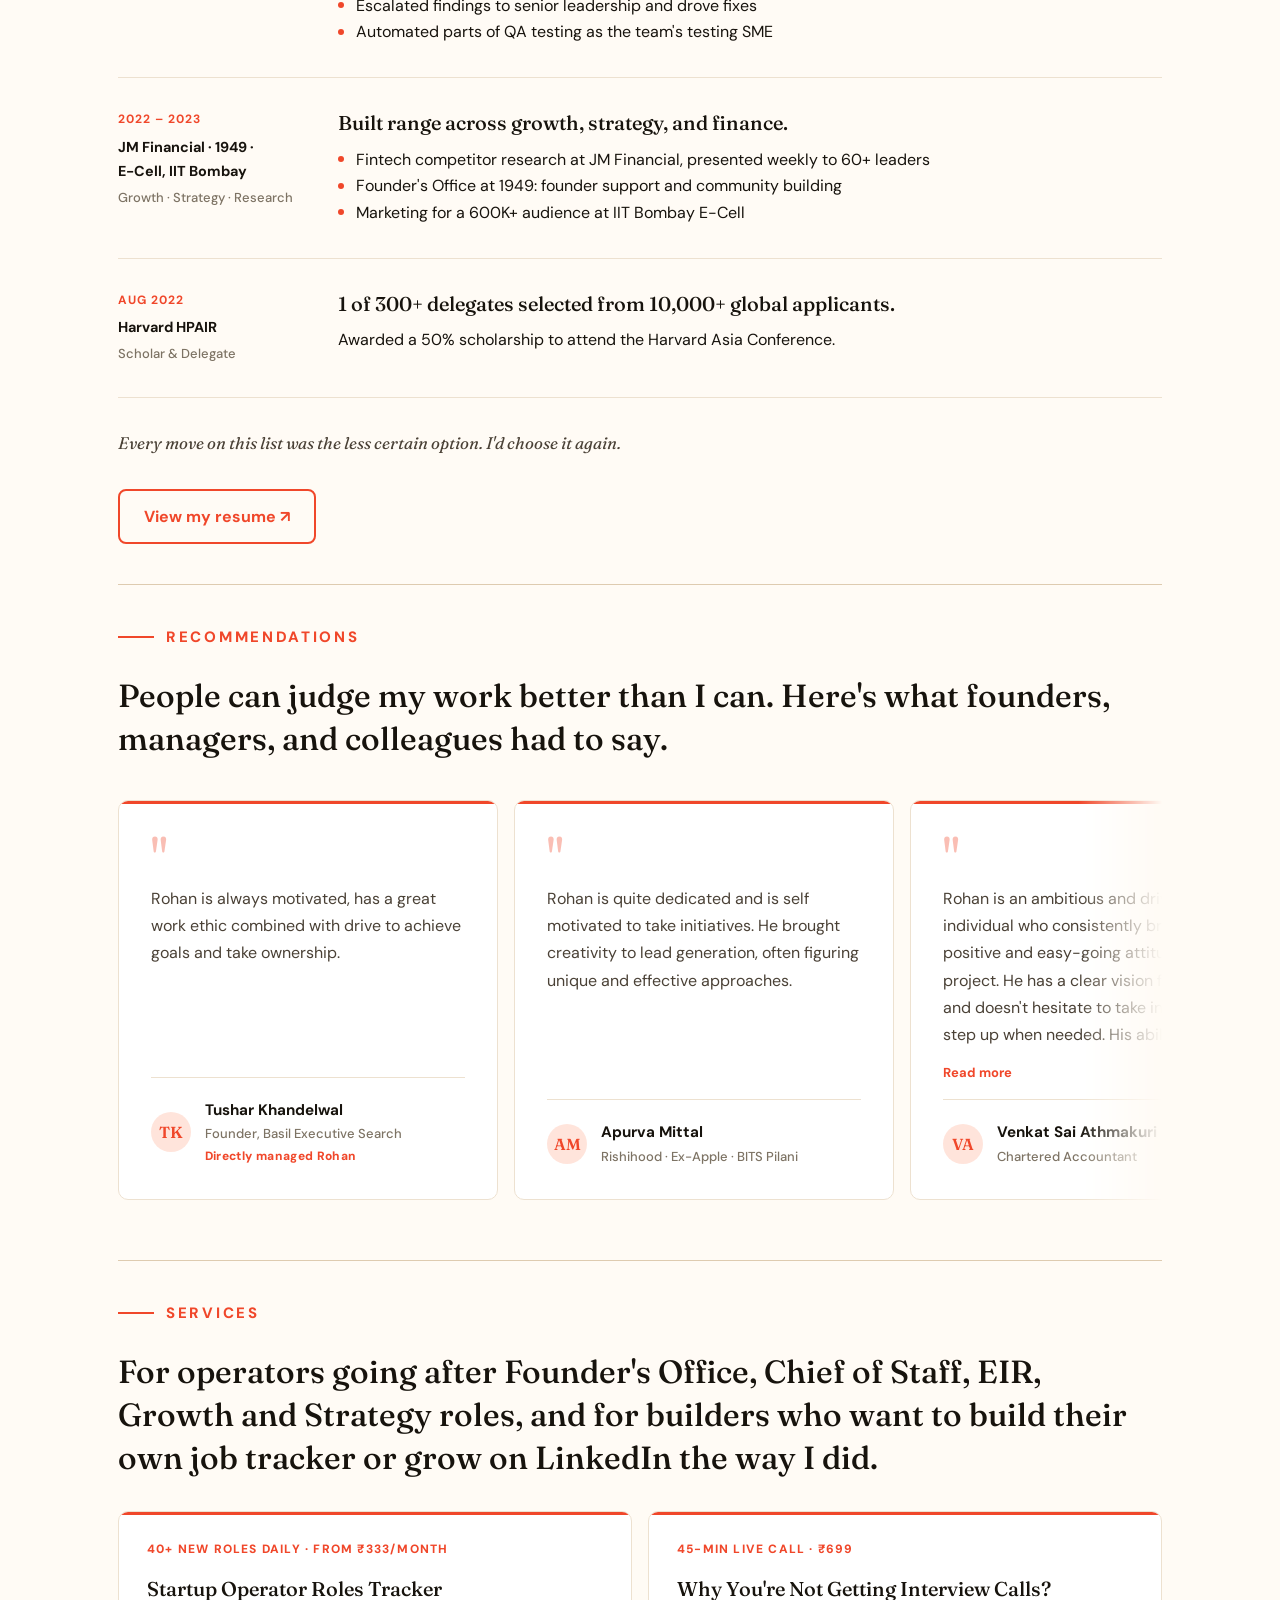
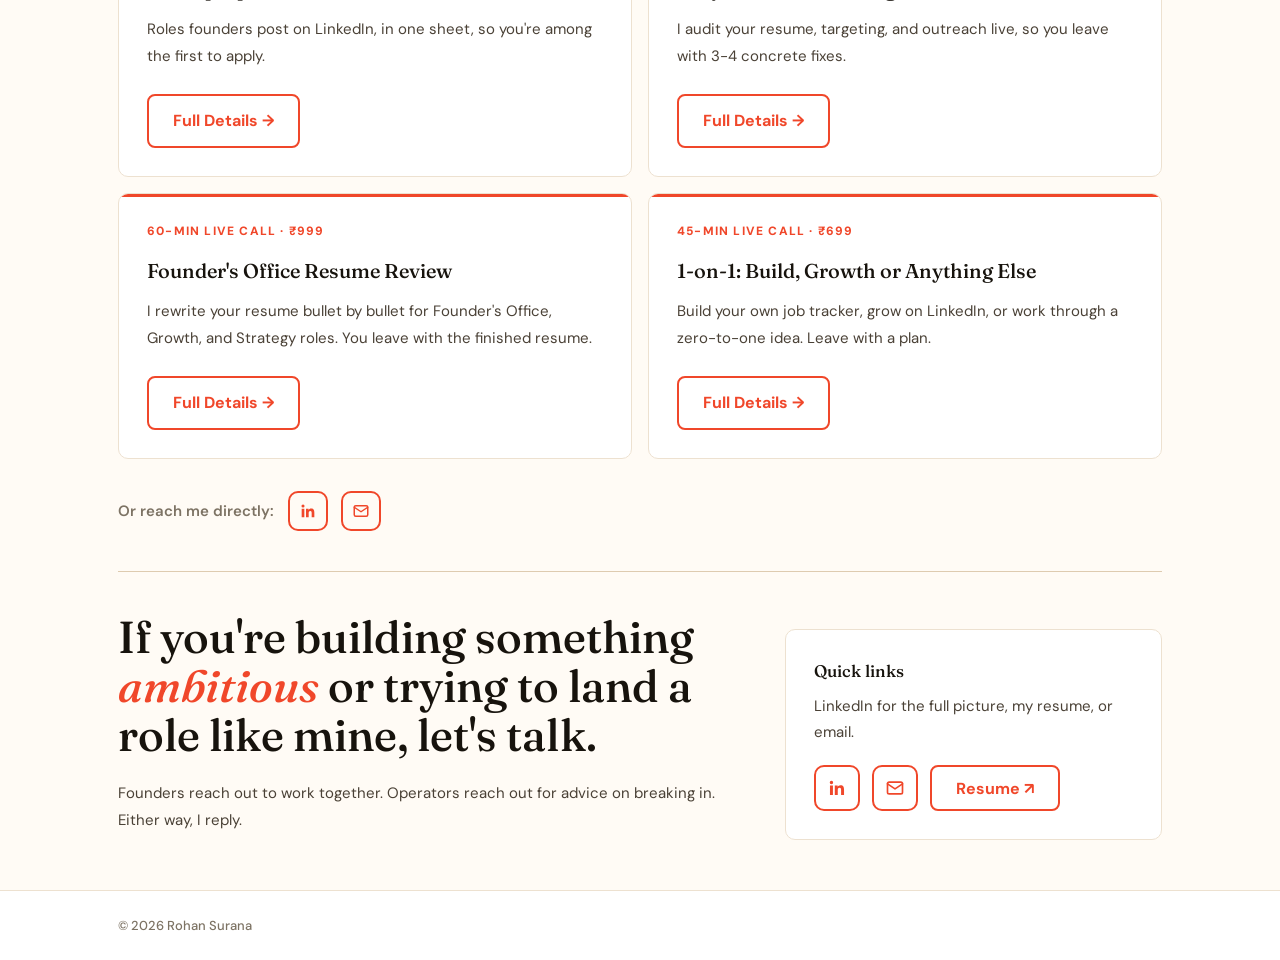
==== commit 259a4c09: "Tracker 3-month plan: ₹999 (₹333/month, 1 month free) Hero card, lower plan card, sticky bar, struct" ====
--- a/index.html
+++ b/index.html
@@ -308,7 +308,7 @@
 <p class="solve-intro reveal">For operators going after Founder's Office, Chief of Staff, EIR, Growth and Strategy roles, and for builders who want to build their own job tracker or grow on LinkedIn the way I did.</p>
 <div class="pow-grid">
 <div class="pow-card reveal svc-primary">
-<p class="pow-tag">40+ new roles daily &middot; from ₹400/month</p>
+<p class="pow-tag">40+ new roles daily &middot; from ₹333/month</p>
 <h3 class="pow-title"><a href="/services/startup-operator-roles-tracker">Startup Operator Roles Tracker</a></h3>
 <p class="pow-body">Roles founders post on LinkedIn, in one sheet, so you're among the first to apply.</p>
 <div class="svc-actions">
--- a/style.css
+++ b/style.css
@@ -817,7 +817,7 @@
 /* Dark mode: deeper orange behind white button text so it stays readable (4.6:1) */
 [data-theme="dark"] .btn-main, [data-theme="dark"] .buy-btn, [data-theme="dark"] .nav-cta { background: #D93B1E; border-color: #D93B1E; }
 
-/* TRACKER PLANS (2026-11-14): 3 months (₹1,199) and 1 month (₹499).
+/* TRACKER PLANS (2026-11-14): 3 months (₹999) and 1 month (₹499).
    3 months is the filled button and comes first; 1 month is an outline button. */
 .buy-btn.buy-btn-line { background: transparent; color: var(--accent); box-shadow: none; }
 .buy-btn.buy-btn-line:hover { background: var(--accent-light); box-shadow: none; }
@@ -887,10 +887,23 @@
 .plan-save s { font-weight: 500; margin-left: 0.15rem; }
 .story-after-pricing { margin-top: var(--space-section); }
 /* uniform prices (2026-11-14): very small phones stack the bar label (plan above price) and put the
-   struck-out price under ₹1,199 in the hero card, so the full words still fit */
+   struck-out price under ₹999 in the hero card, so the full words still fit */
 @media (max-width: 360px) {
   .buy-bar.two-plans .buy-btn { line-height: 1.15; }
   .buy-bar.two-plans .lbl-short > span { display: block; }
   .buy-bar.two-plans .lbl-short .lbl-sep { display: none; }
   .plan-mini .plan-price s { display: block; margin-left: 0; }
 }
+/* header Email Me (2026-11-15): orange outline, same style as "Get 1 month", so it stays visible
+   without competing with the filled buy and book buttons. Border is taken out of the padding so the size is unchanged. */
+.nav-cta, [data-theme="dark"] .nav-cta {
+  background: transparent; color: var(--accent); border: 2px solid var(--accent); box-shadow: none;
+  padding: calc(0.5rem - 2px) calc(1.35rem - 2px);
+}
+.nav-cta:hover, [data-theme="dark"] .nav-cta:hover { background: var(--accent-light); box-shadow: none; }
+@media (max-width: 860px) { .nav-cta, [data-theme="dark"] .nav-cta { padding: calc(0.5rem - 2px) calc(0.85rem - 2px); } }
+/* white buttons as orange outlines (2026-11-15), same look as the header Email Me:
+   "Full Details", "Free Preview", "Resume", "View All Projects" and the LinkedIn / email icon buttons */
+.btn-line, .hero-actions .btn-line, .btn-icon,
+[data-theme="dark"] .btn-line, [data-theme="dark"] .btn-icon { background: transparent; color: var(--accent); border-color: var(--accent); }
+.btn-line:hover, .btn-icon:hover { background: var(--accent-light); }
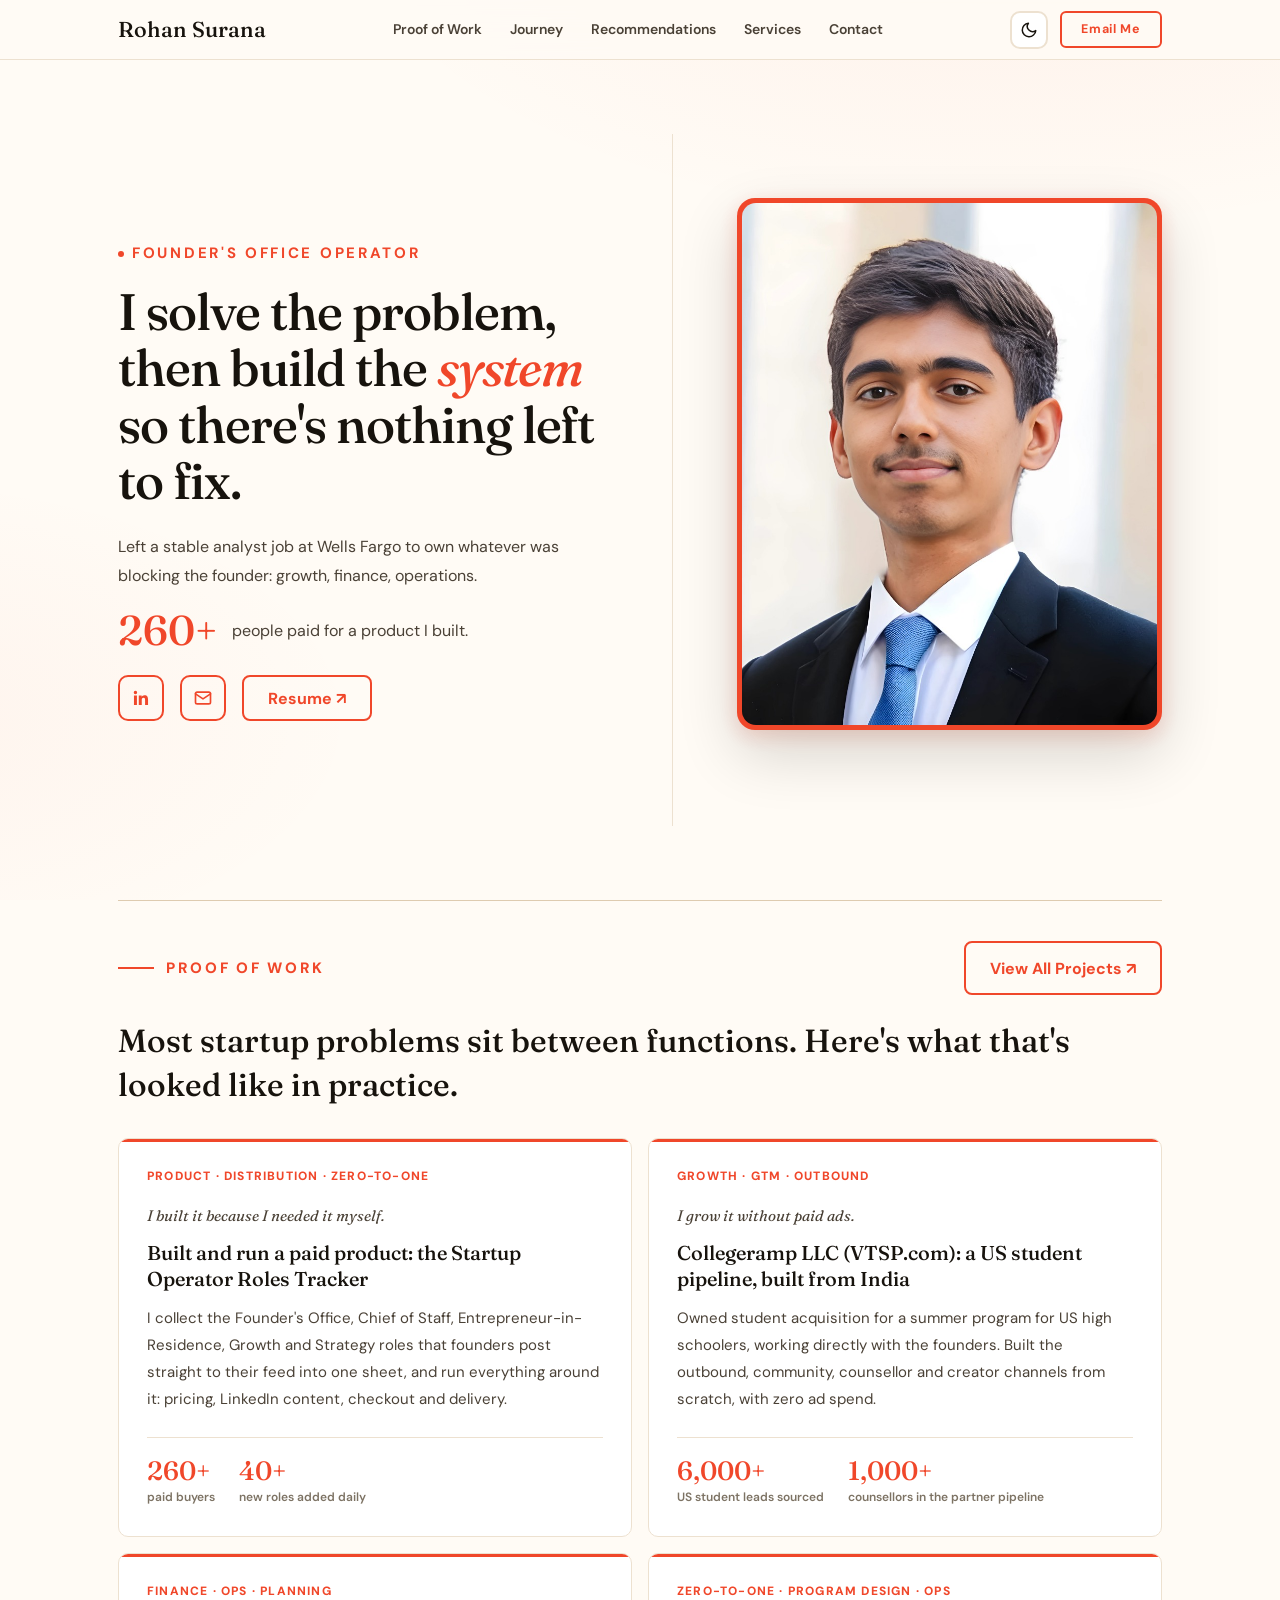
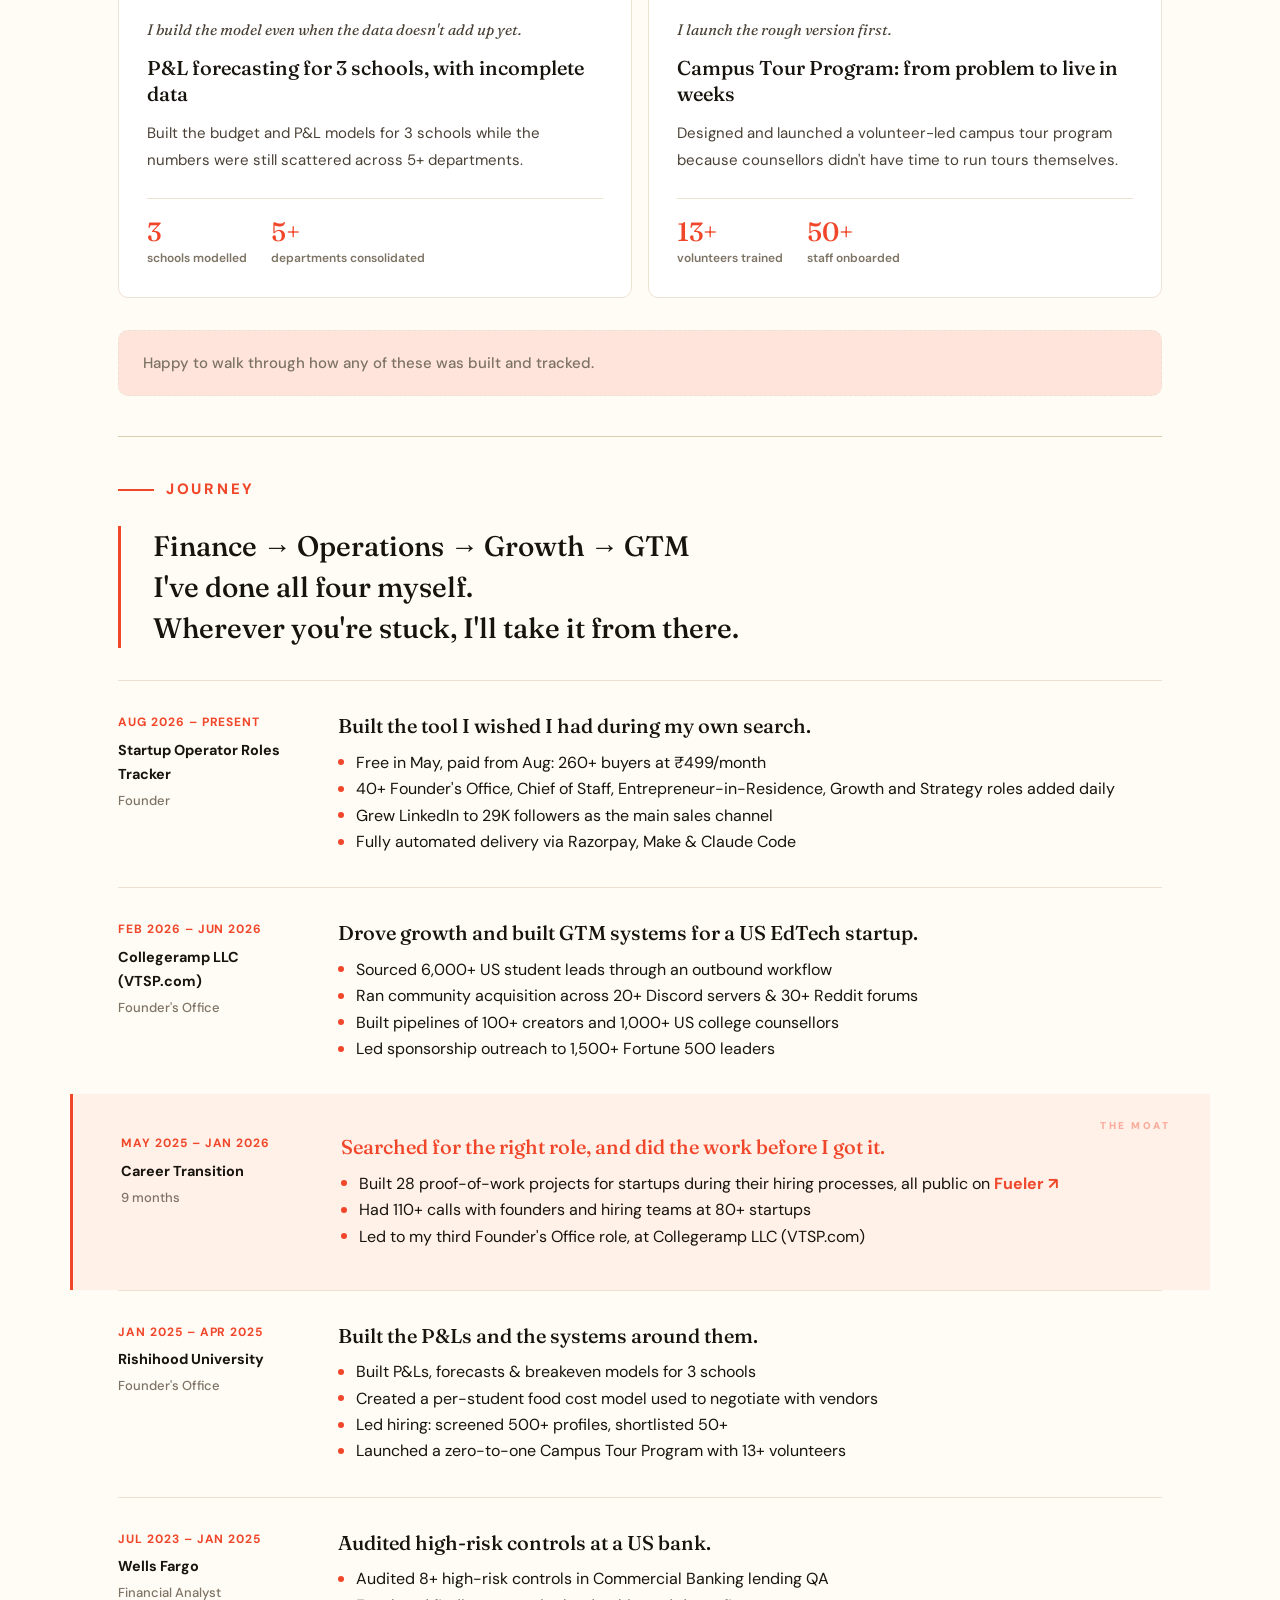
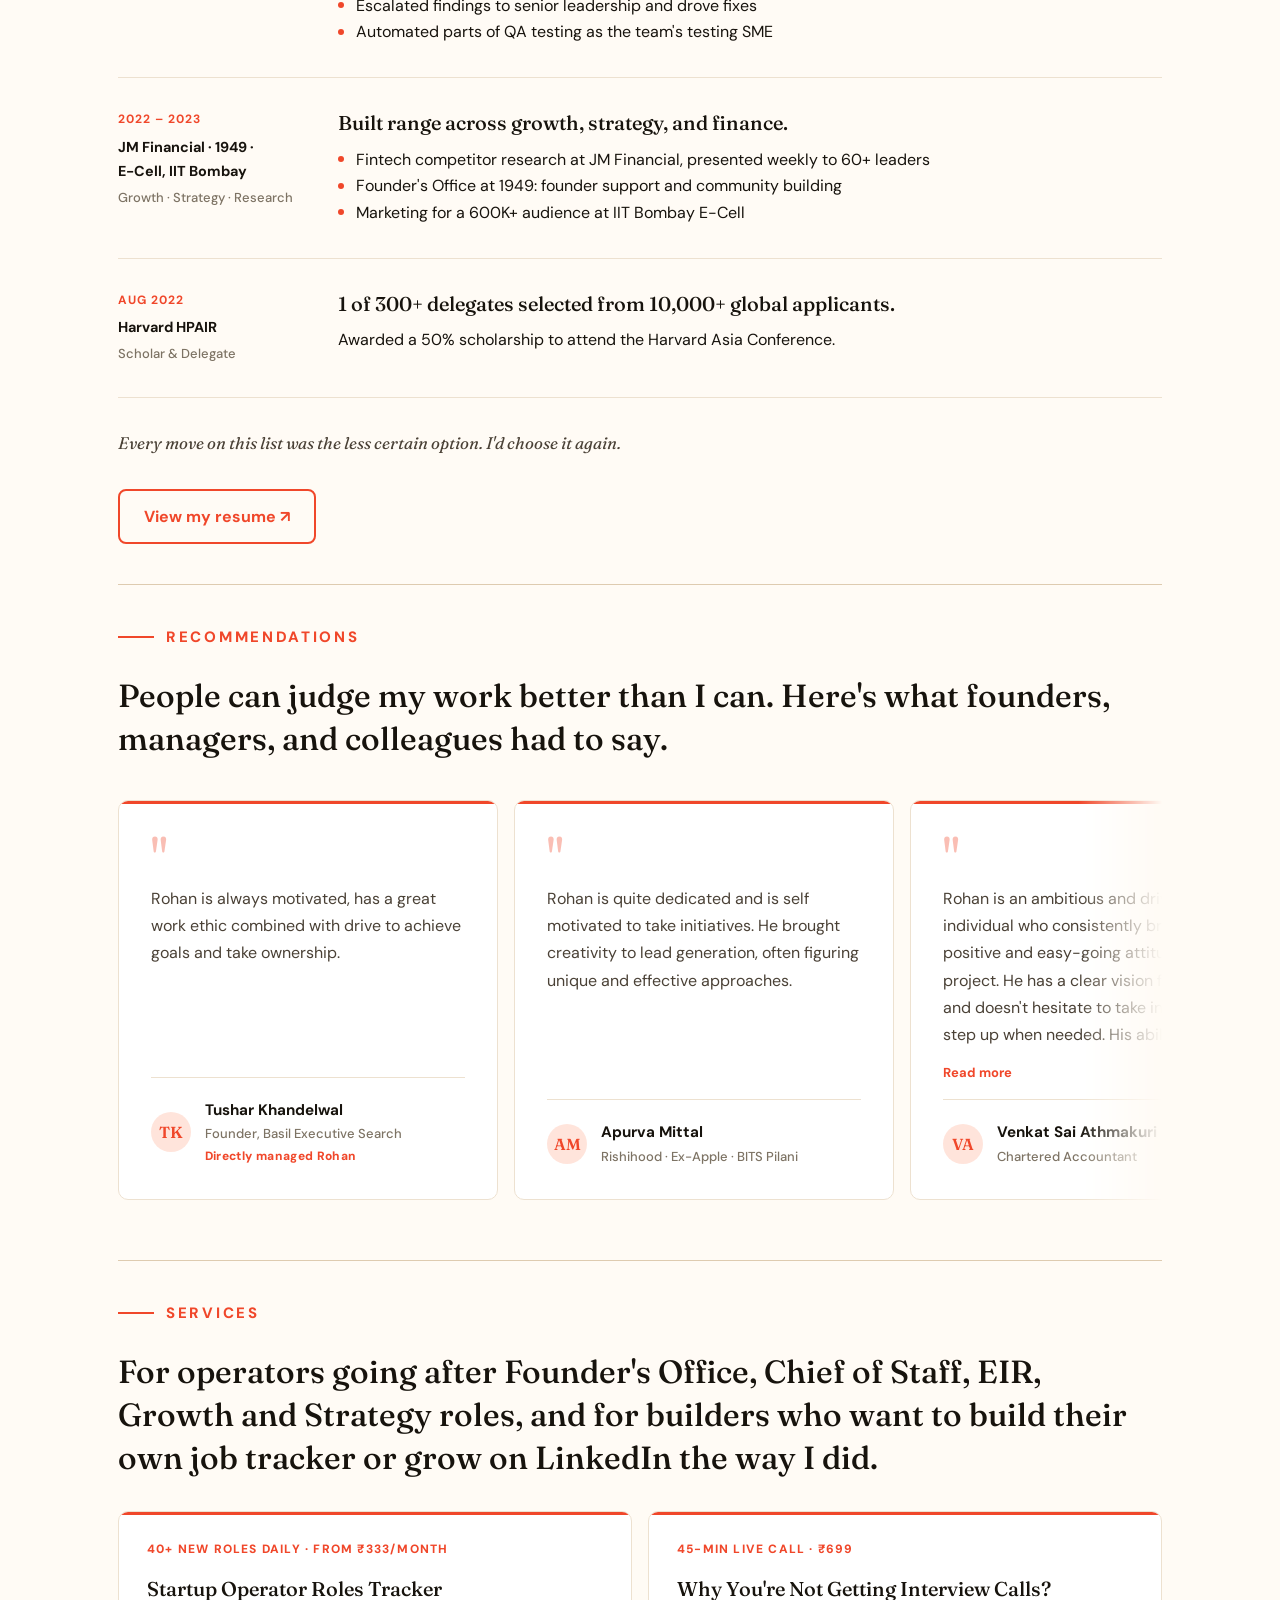
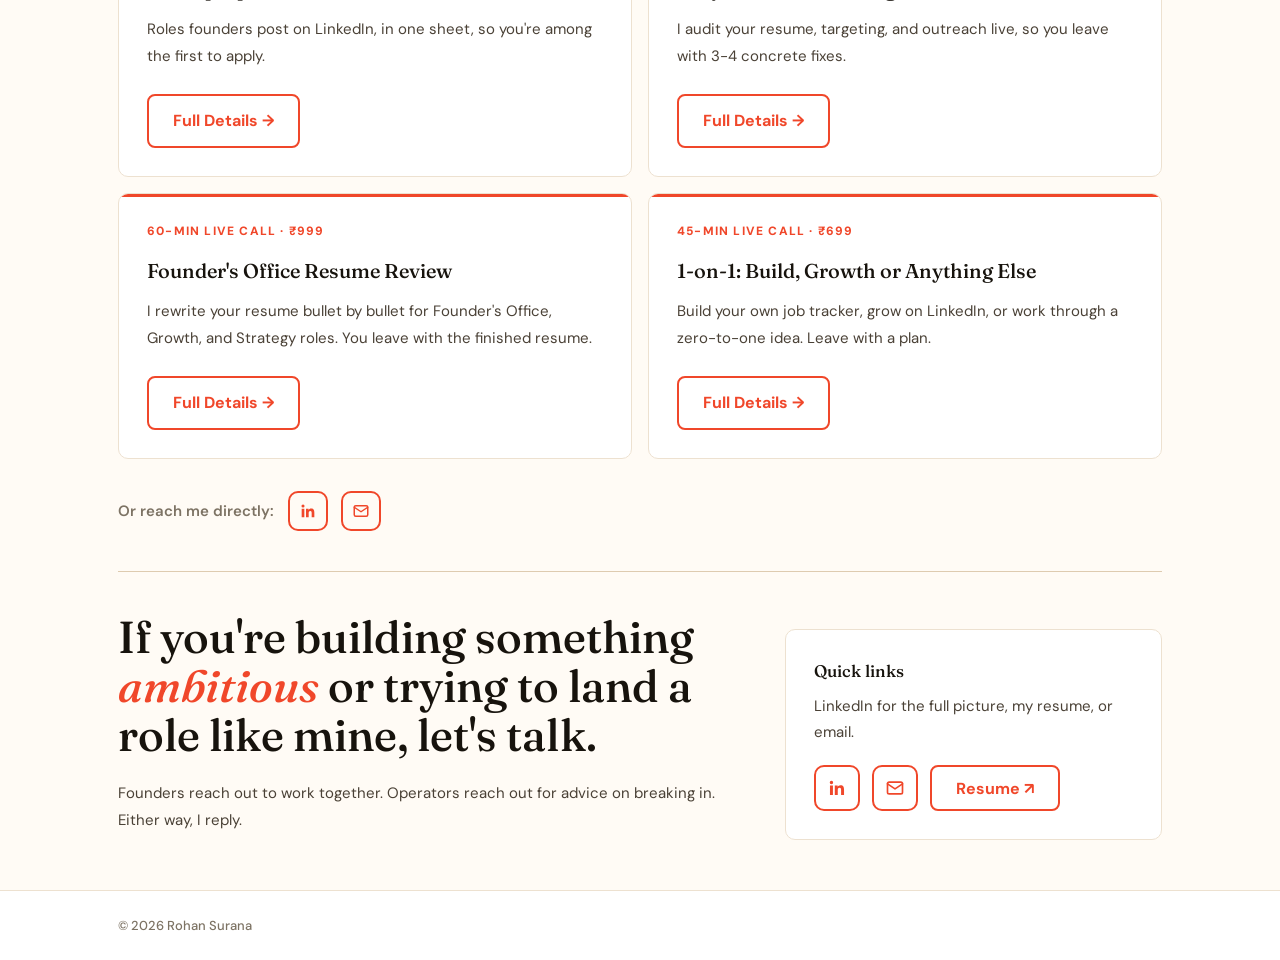
==== commit ef855bff: "Buyer count 230+ to 260+ across the site Co-Authored-By: Claude Opus 5.5 <noreply@anthropic.com>" ====
--- a/index.html
+++ b/index.html
@@ -93,7 +93,7 @@
 </div>
 <div class="hero-left-bottom">
 <p class="hero-sub">Left a stable analyst job at Wells Fargo to own whatever was blocking the founder: growth, finance, operations.</p>
-<div class="hero-stat"><span class="hero-stat-num">230+</span><span class="hero-stat-label">people paid for a product <span style="white-space:nowrap">I built.</span></span></div>
+<div class="hero-stat"><span class="hero-stat-num">260+</span><span class="hero-stat-label">people paid for a product <span style="white-space:nowrap">I built.</span></span></div>
 <div class="hero-actions">
 <a class="btn-icon" href="https://www.linkedin.com/in/rohan-surana" target="_blank" aria-label="LinkedIn" title="LinkedIn"><svg viewBox="0 0 24 24" width="20" height="20" fill="currentColor"><path d="M20.45 20.45h-3.55v-5.57c0-1.33-.03-3.04-1.85-3.04-1.86 0-2.14 1.45-2.14 2.94v5.67H9.35V9h3.41v1.56h.05c.48-.9 1.64-1.85 3.37-1.85 3.6 0 4.27 2.37 4.27 5.46v6.28zM5.34 7.43a2.06 2.06 0 1 1 0-4.12 2.06 2.06 0 0 1 0 4.12zM7.11 20.45H3.56V9h3.55v11.45z"/></svg></a>
 <a class="btn-icon" href="mailto:rohansurana45@gmail.com" aria-label="Email Me Directly" title="Email Me Directly"><svg viewBox="0 0 24 24" width="20" height="20" fill="none" stroke="currentColor" stroke-width="2" stroke-linecap="round" stroke-linejoin="round"><rect height="14" rx="2" width="18" x="3" y="5"></rect><path d="M3 7l9 6 9-6"></path></svg></a>
@@ -113,7 +113,7 @@
 <h3 class="pow-title"><a href="/services/startup-operator-roles-tracker">Built and run a paid product: the Startup Operator Roles Tracker</a></h3>
 <p class="pow-body">I collect the Founder's Office, Chief of Staff, Entrepreneur-in-Residence, Growth and Strategy roles that founders post straight to their feed into one sheet, and run everything around it: pricing, LinkedIn content, checkout and delivery.</p>
 <div class="pow-metrics">
-<div class="pm"><span class="pm-val">230+</span><span class="pm-label">paid buyers</span></div>
+<div class="pm"><span class="pm-val">260+</span><span class="pm-label">paid buyers</span></div>
 <div class="pm"><span class="pm-val">40+</span><span class="pm-label">new roles added daily</span></div>
 </div>
 </div>
@@ -173,7 +173,7 @@
 <div>
 <p class="tl-heading">Built the tool I wished I had during my own search.</p>
 <div class="tl-desc"><ul>
-<li>Free in May, paid from Aug: 230+ buyers at ₹499/month</li>
+<li>Free in May, paid from Aug: 260+ buyers at ₹499/month</li>
 <li>40+ Founder's Office, Chief of Staff, Entrepreneur-in-Residence, Growth and Strategy roles added daily</li>
 <li>Grew LinkedIn to 29K followers as the main sales channel</li>
 <li>Fully automated delivery via Razorpay, Make &amp; Claude Code</li>
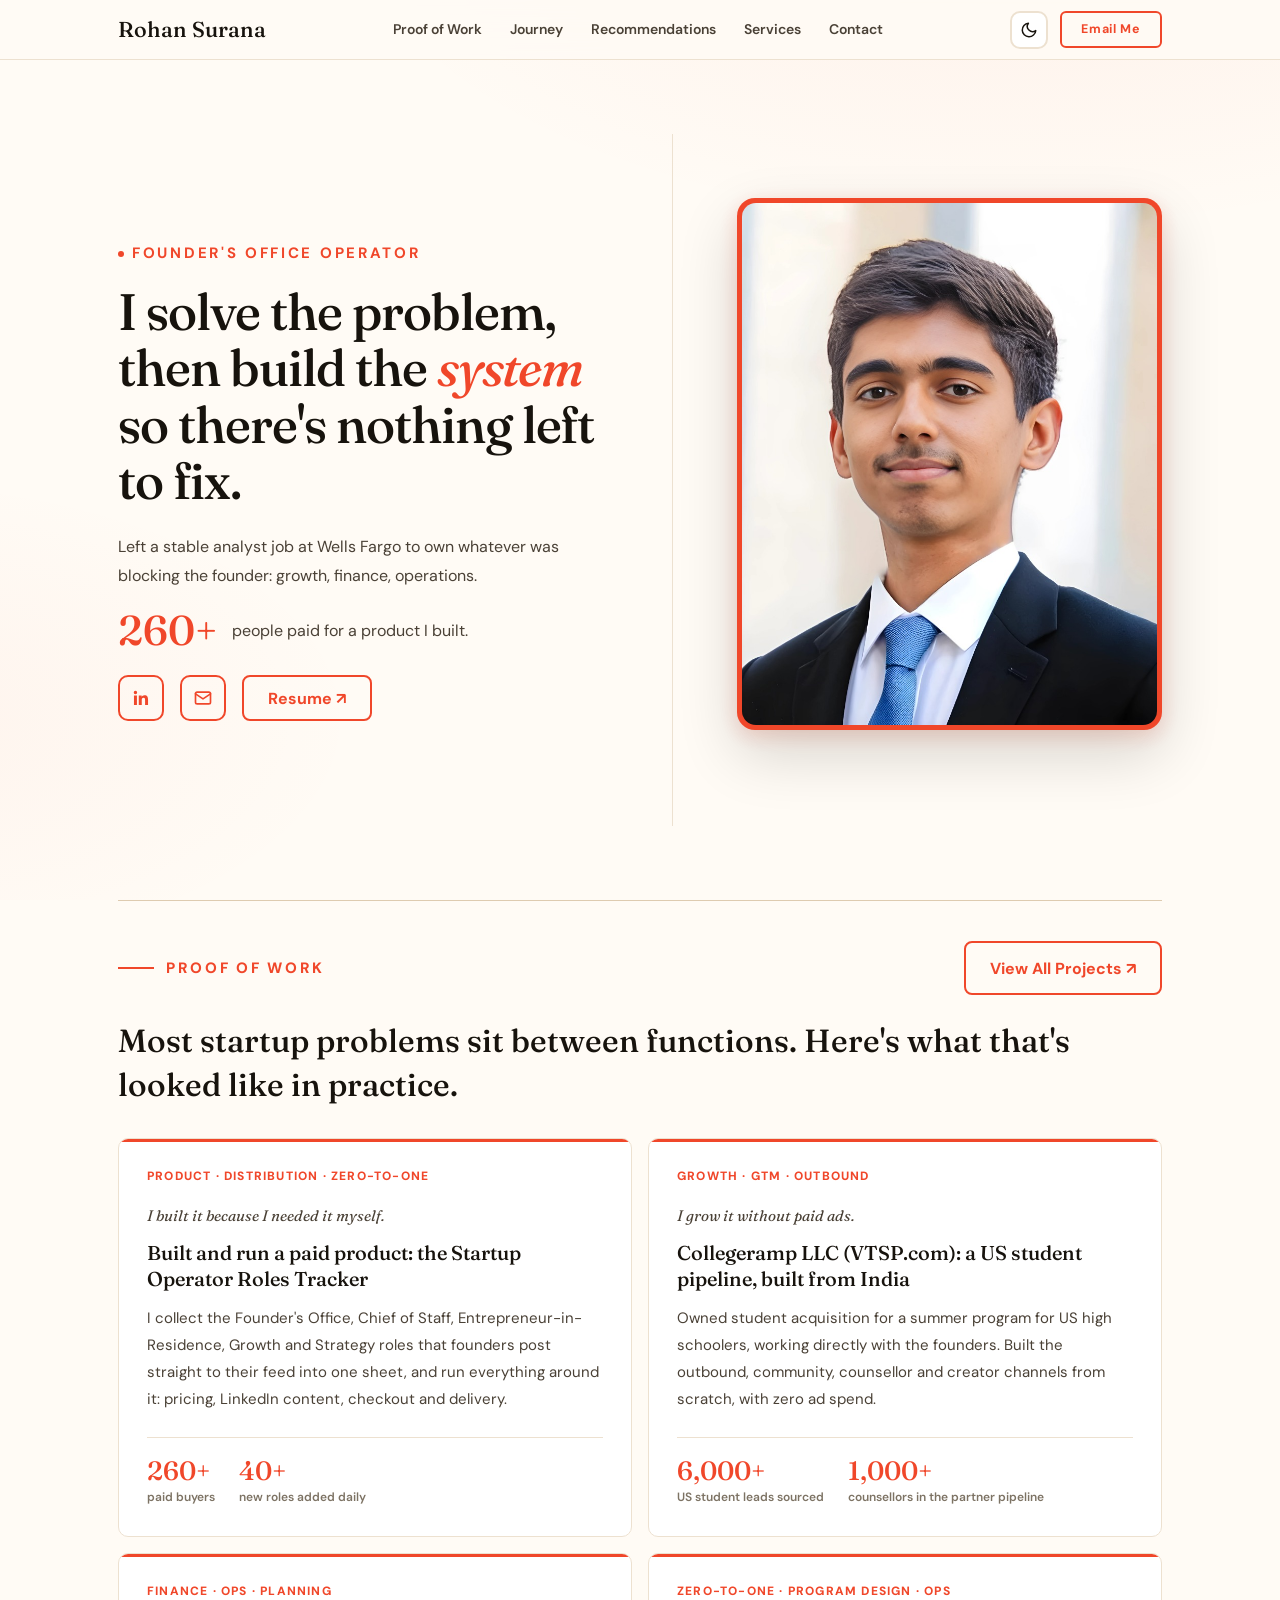
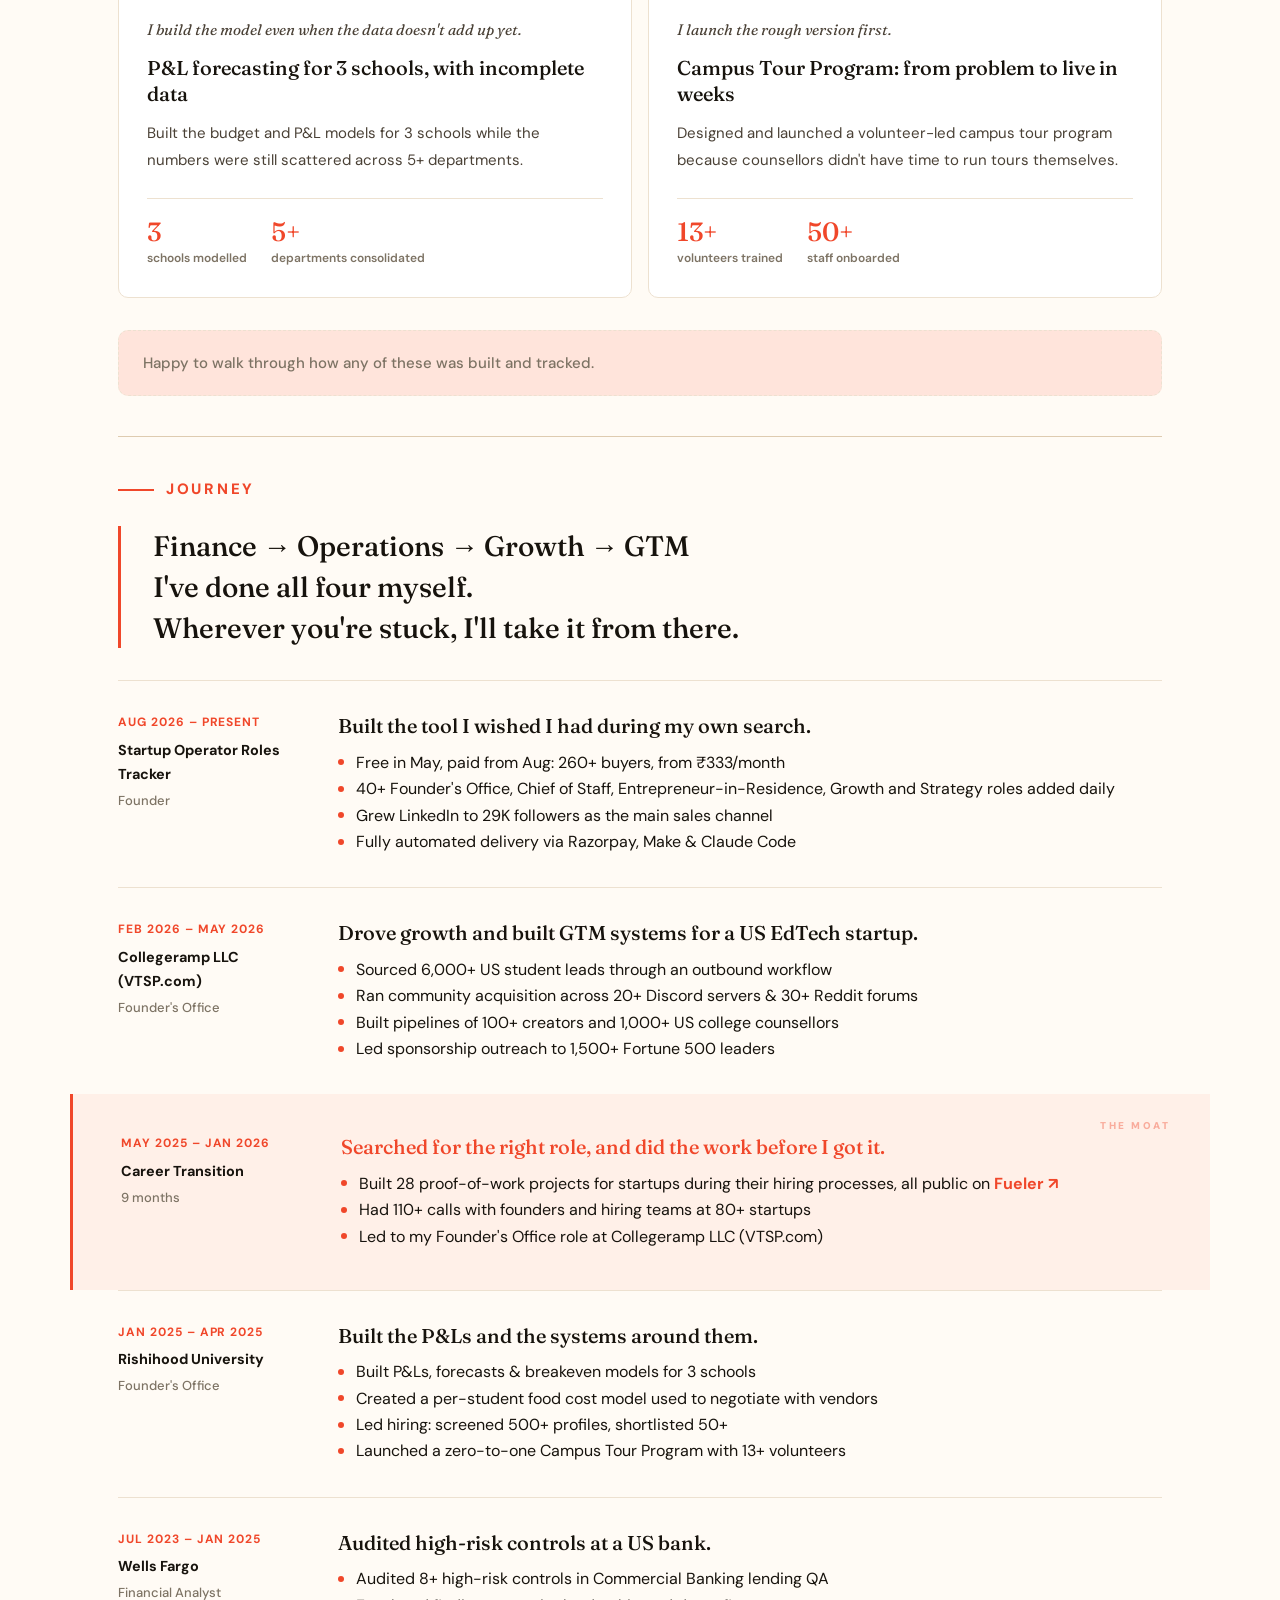
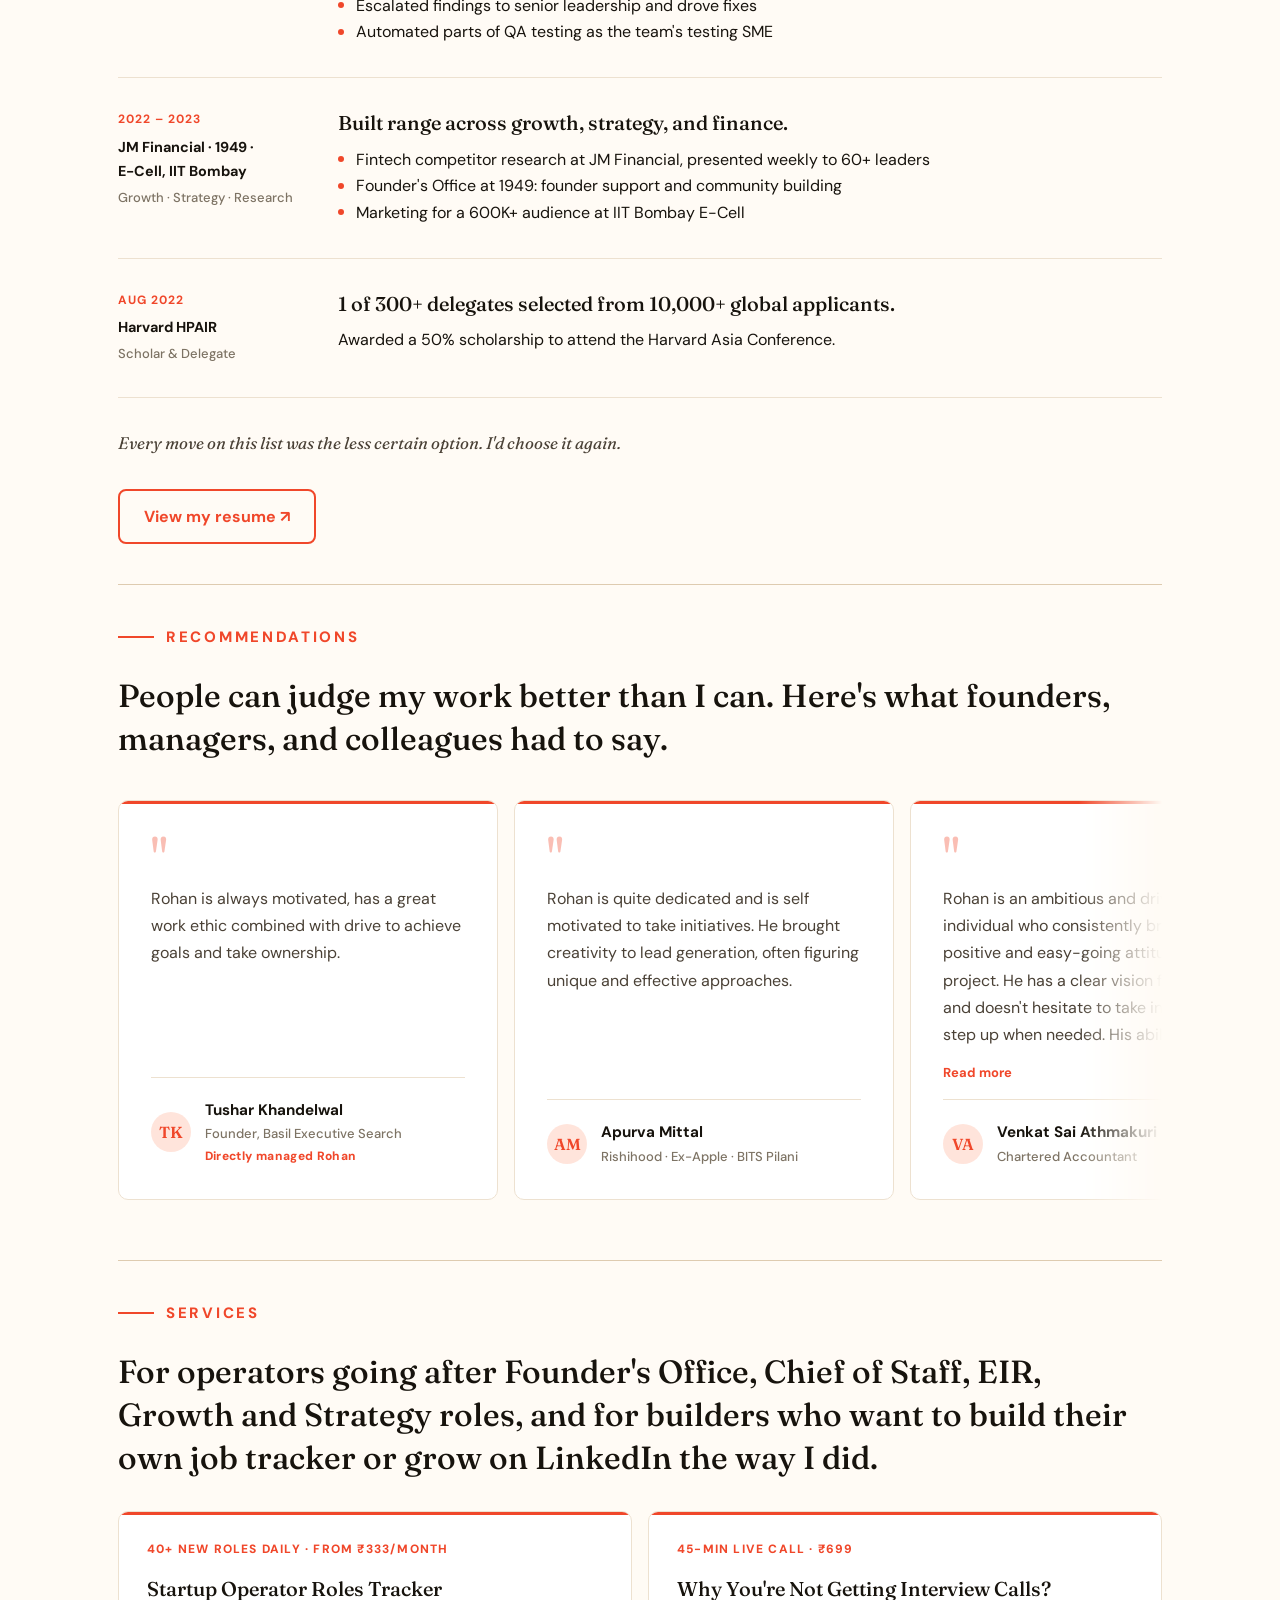
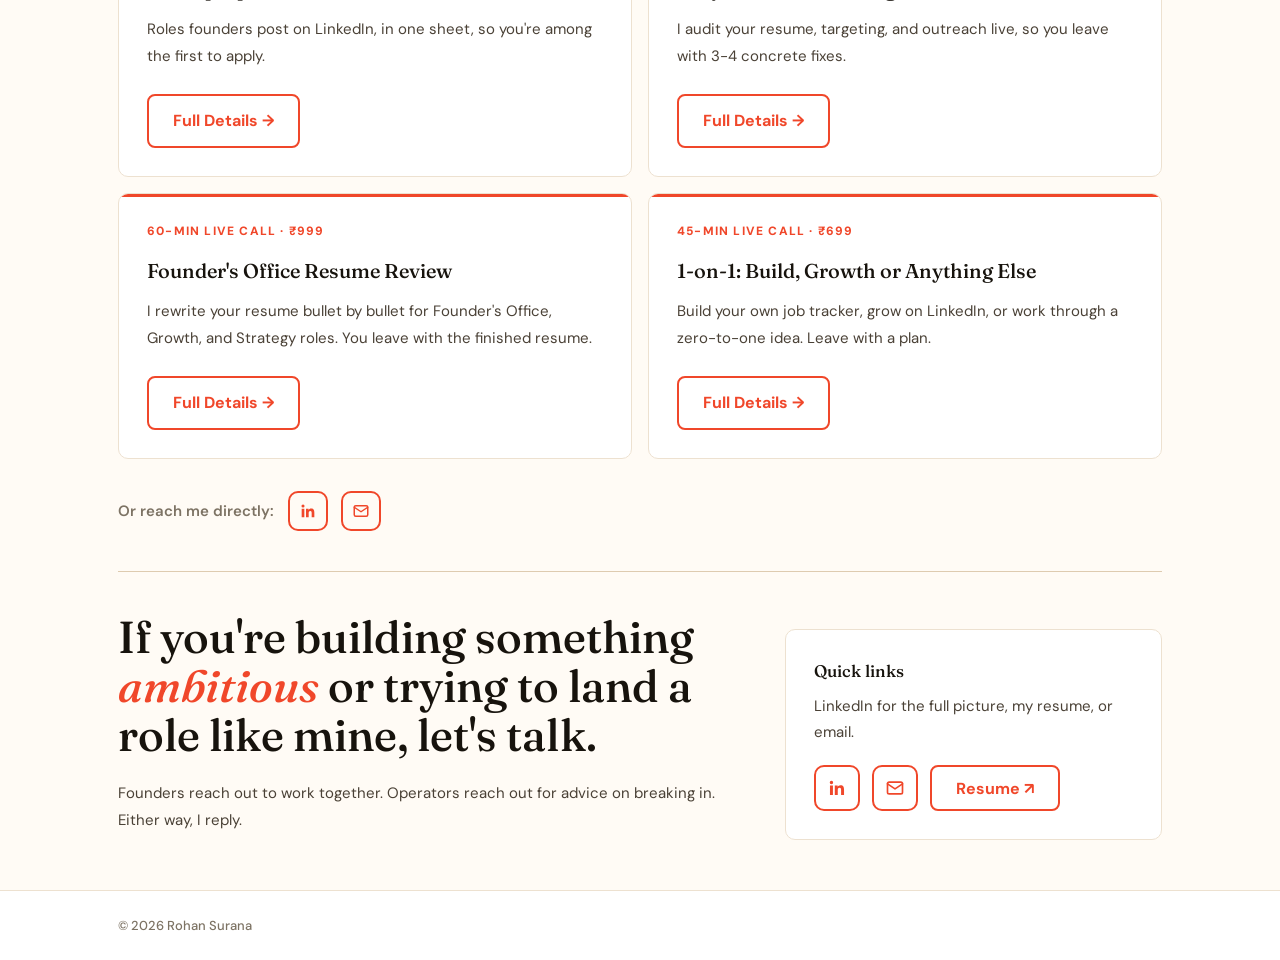
==== commit 336afff5: "Drop "third Founder's Office", Collegeramp end date to May 2026, tracker card from ₹333/month - Remo" ====
--- a/index.html
+++ b/index.html
@@ -173,7 +173,7 @@
 <div>
 <p class="tl-heading">Built the tool I wished I had during my own search.</p>
 <div class="tl-desc"><ul>
-<li>Free in May, paid from Aug: 260+ buyers at ₹499/month</li>
+<li>Free in May, paid from Aug: 260+ buyers, from ₹333/month</li>
 <li>40+ Founder's Office, Chief of Staff, Entrepreneur-in-Residence, Growth and Strategy roles added daily</li>
 <li>Grew LinkedIn to 29K followers as the main sales channel</li>
 <li>Fully automated delivery via Razorpay, Make &amp; Claude Code</li>
@@ -183,7 +183,7 @@
 <!-- 2. Collegeramp LLC (VTSP.com) -->
 <div class="tl-item reveal">
 <div>
-<p class="tl-date">Feb 2026 – Jun 2026</p>
+<p class="tl-date">Feb 2026 – May 2026</p>
 <p class="tl-org">Collegeramp LLC (VTSP.com)</p>
 <p class="tl-role">Founder's Office</p>
 </div>
@@ -209,7 +209,7 @@
 <div class="tl-desc"><ul>
 <li>Built 28 proof-of-work projects for startups during their hiring processes, all public on <a href="https://fueler.io/rohansurana" target="_blank" rel="noopener" style="color:var(--accent);font-weight:700;text-decoration:none">Fueler ↗</a></li>
 <li>Had 110+ calls with founders and hiring teams at 80+ startups</li>
-<li>Led to my third Founder's Office role, at Collegeramp LLC (VTSP.com)</li>
+<li>Led to my Founder's Office role at Collegeramp LLC (VTSP.com)</li>
 </ul>
 </div></div>
 </div>
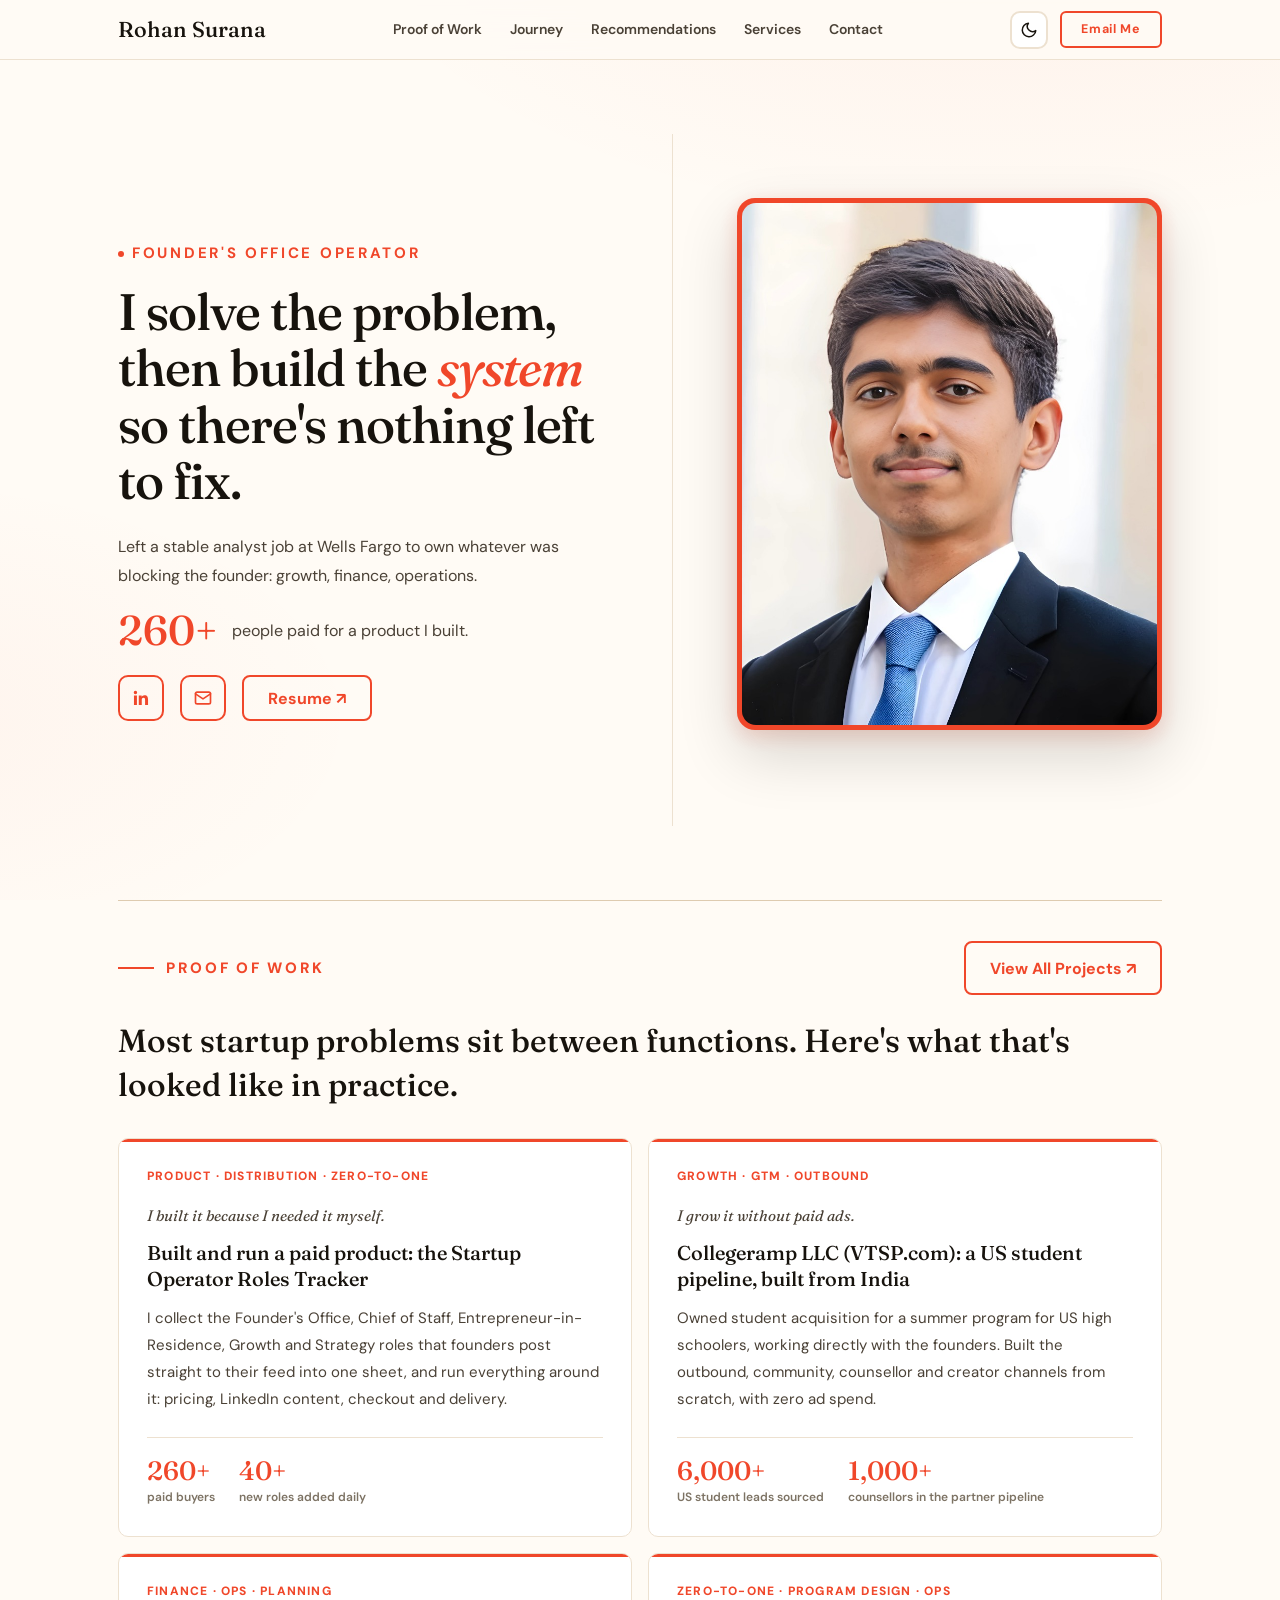
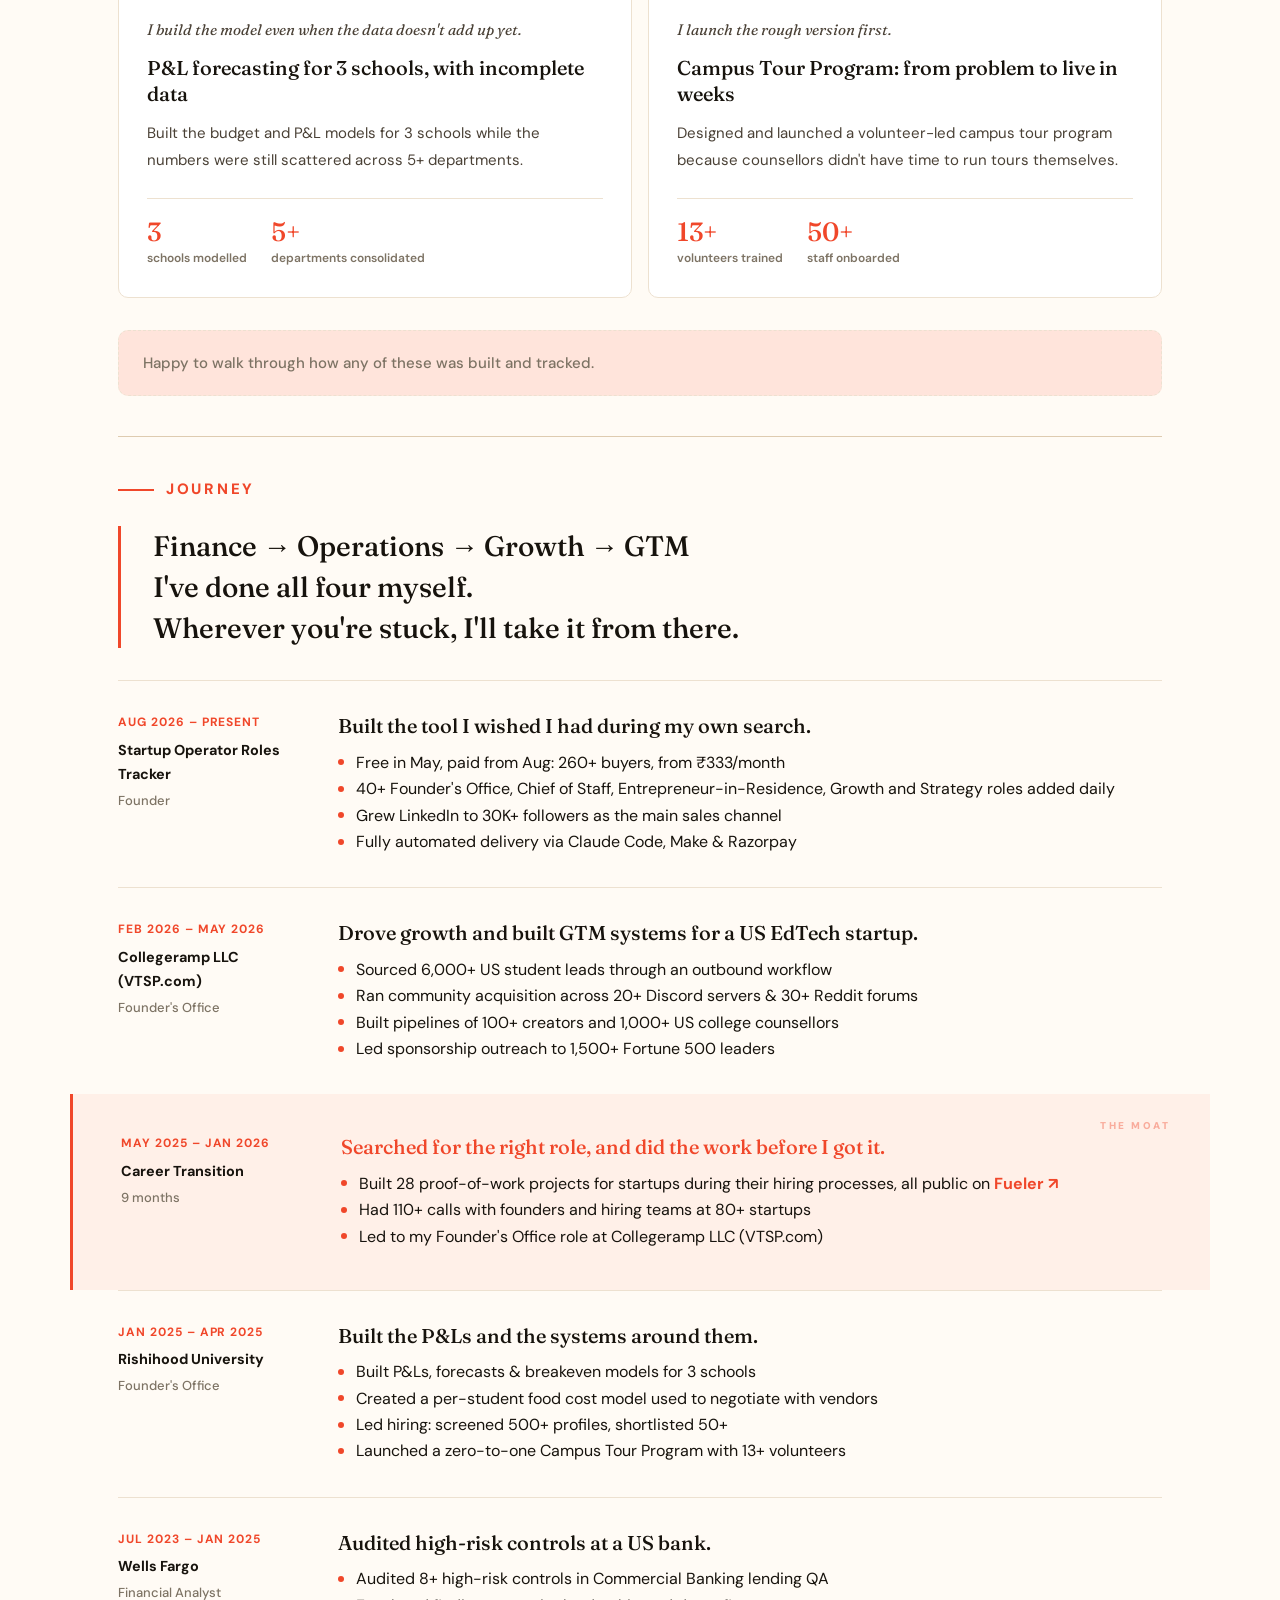
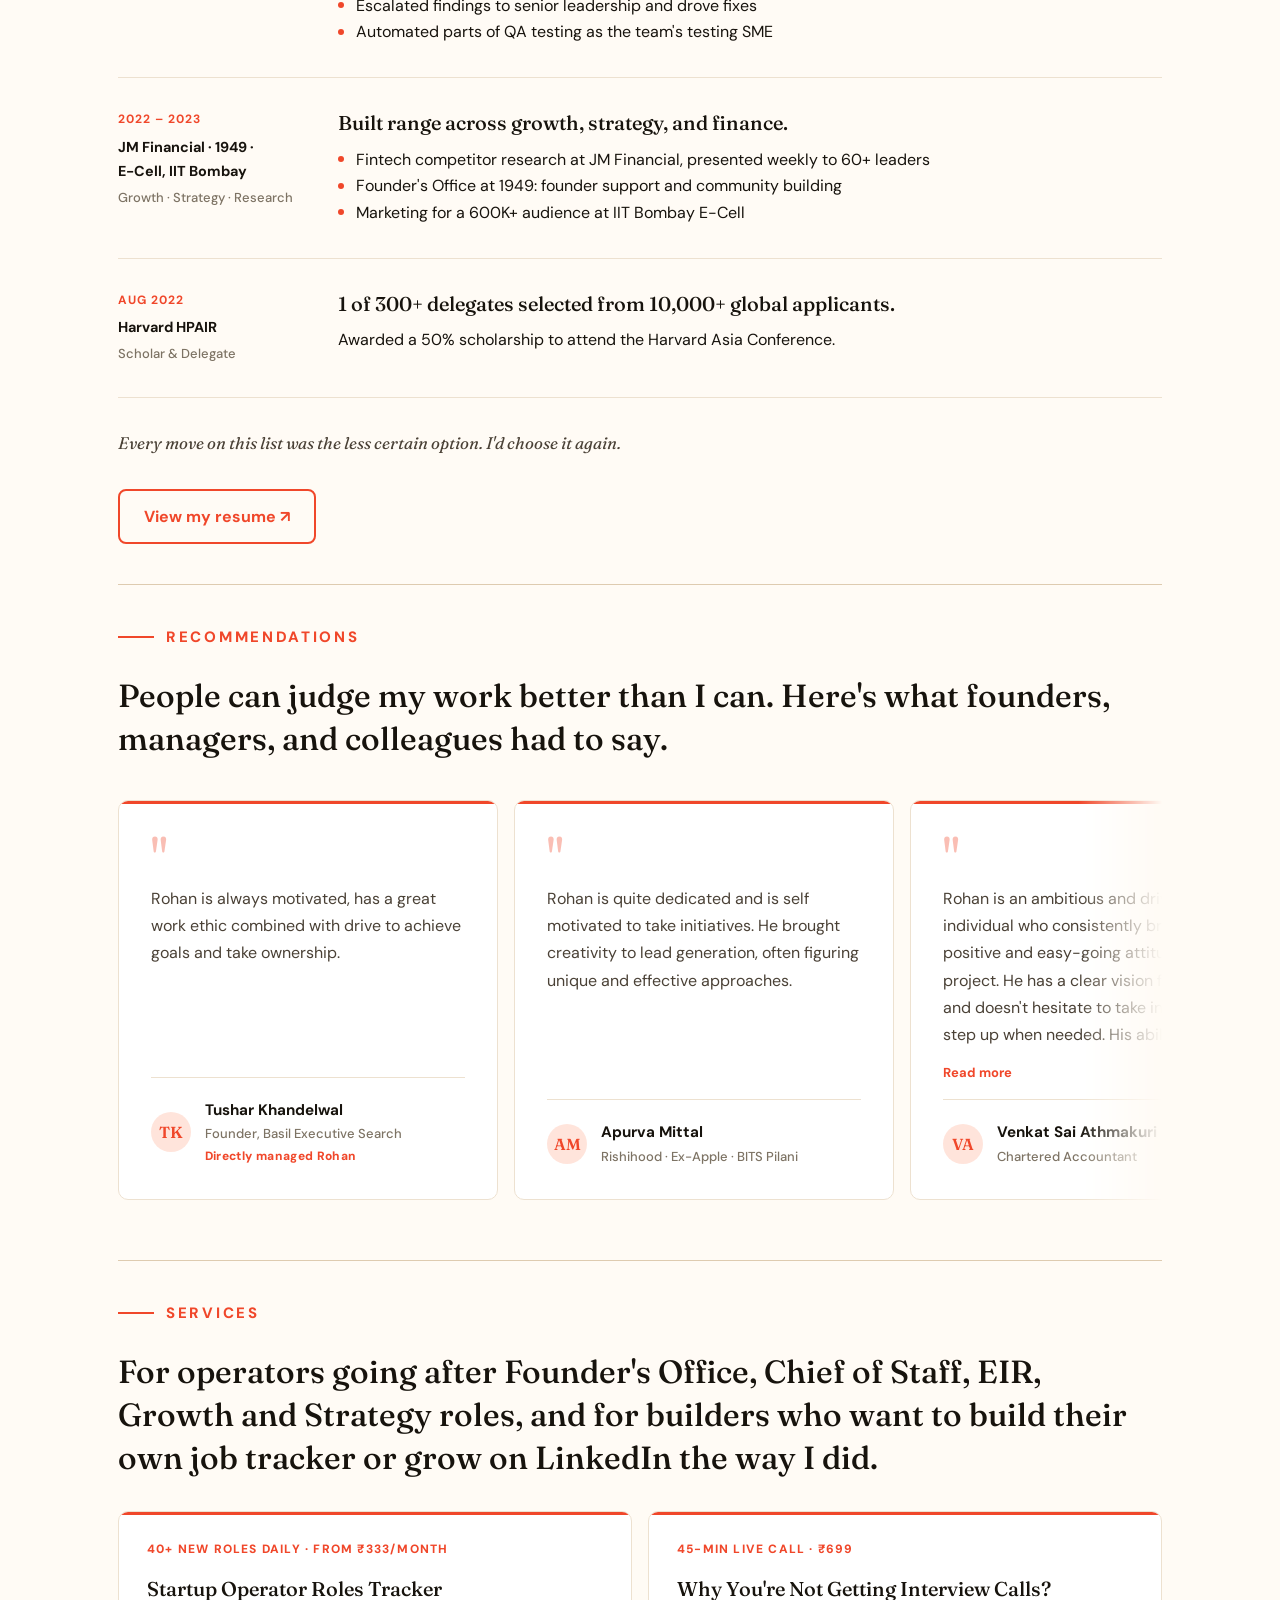
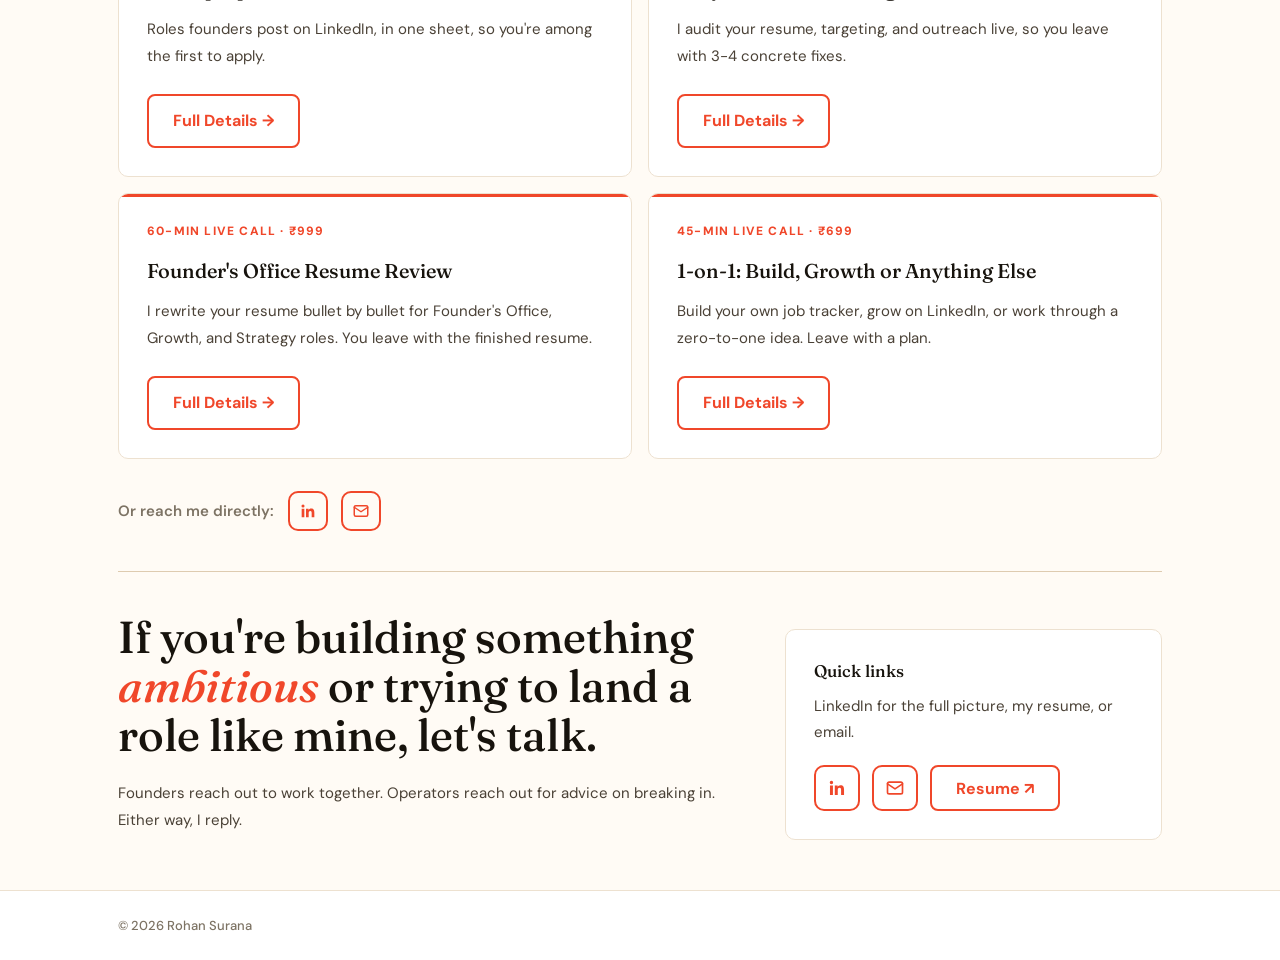
==== commit 1990690d: "LinkedIn 30K+ followers; delivery order Claude Code, Make & Razorpay Co-Authored-By: Claude Opus 5.5" ====
--- a/index.html
+++ b/index.html
@@ -175,8 +175,8 @@
 <div class="tl-desc"><ul>
 <li>Free in May, paid from Aug: 260+ buyers, from ₹333/month</li>
 <li>40+ Founder's Office, Chief of Staff, Entrepreneur-in-Residence, Growth and Strategy roles added daily</li>
-<li>Grew LinkedIn to 29K followers as the main sales channel</li>
-<li>Fully automated delivery via Razorpay, Make &amp; Claude Code</li>
+<li>Grew LinkedIn to 30K+ followers as the main sales channel</li>
+<li>Fully automated delivery via Claude Code, Make &amp; Razorpay</li>
 </ul>
 </div></div>
 </div>
